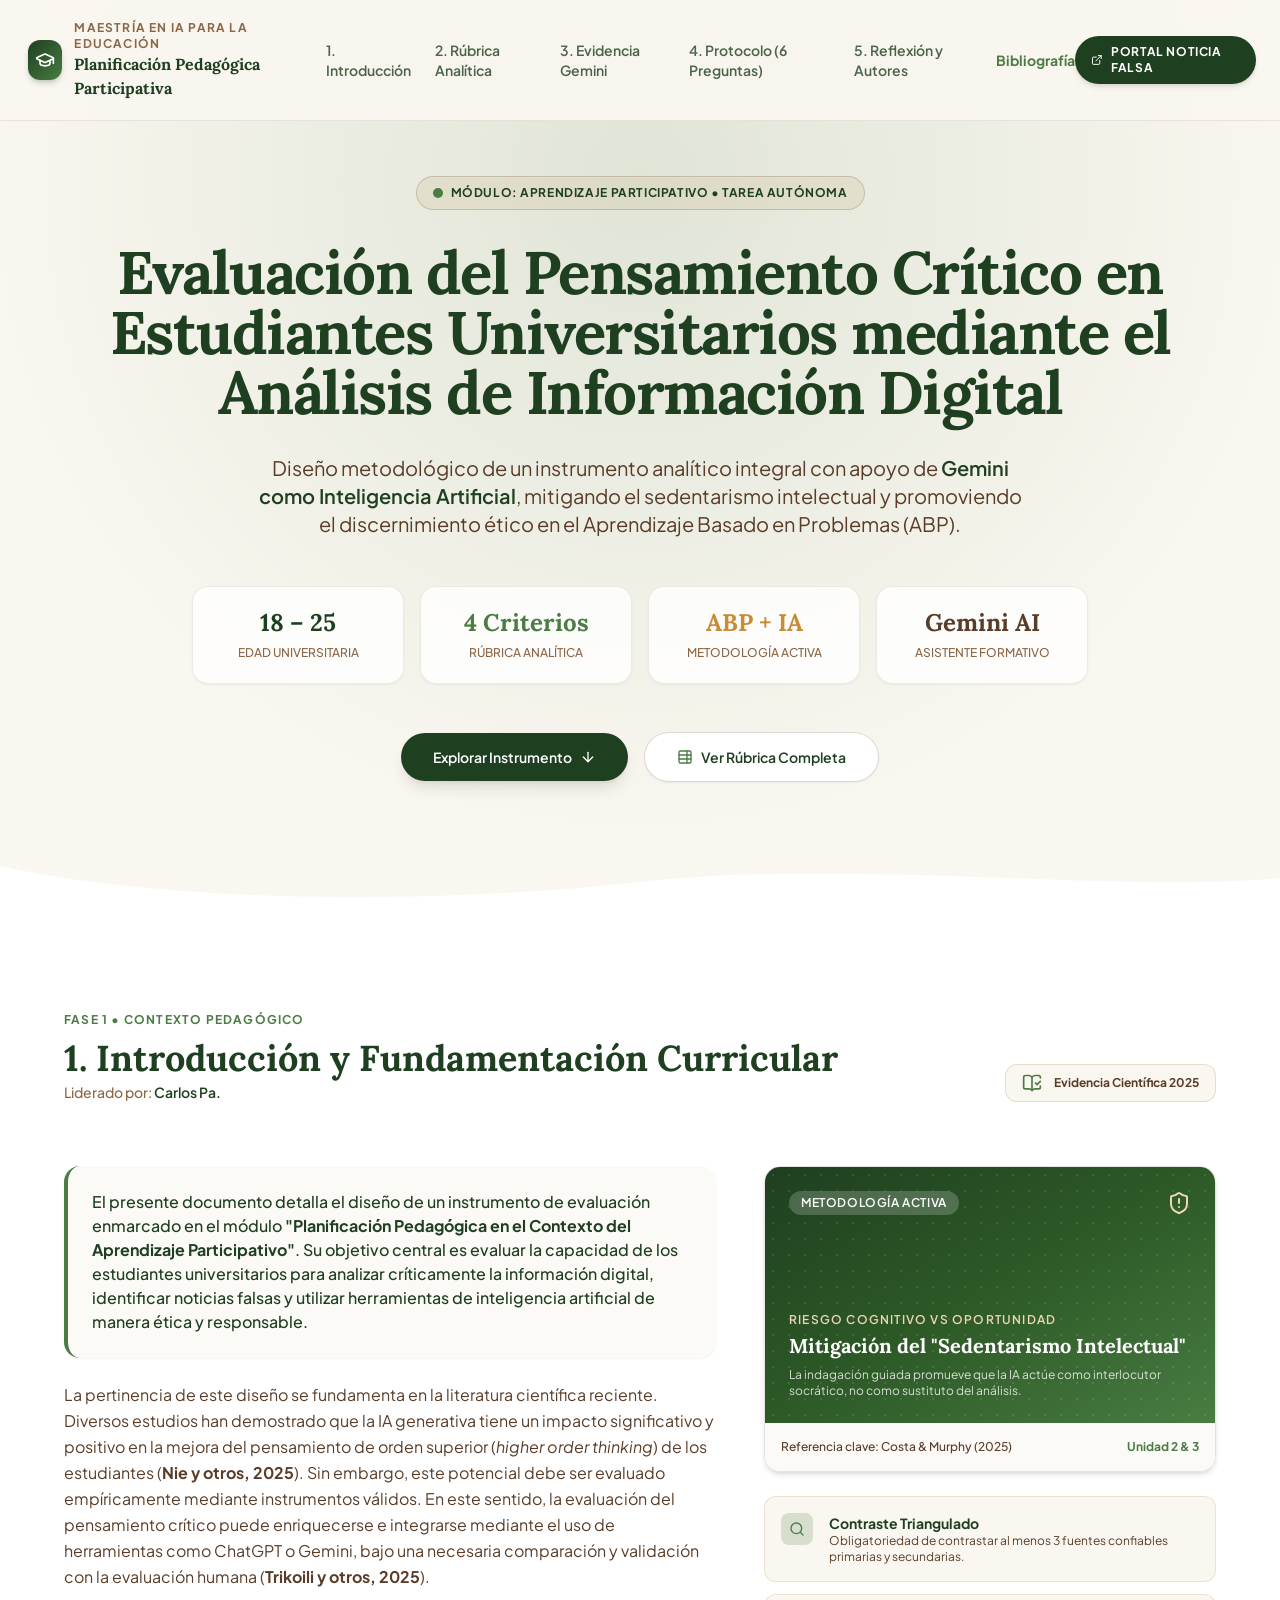
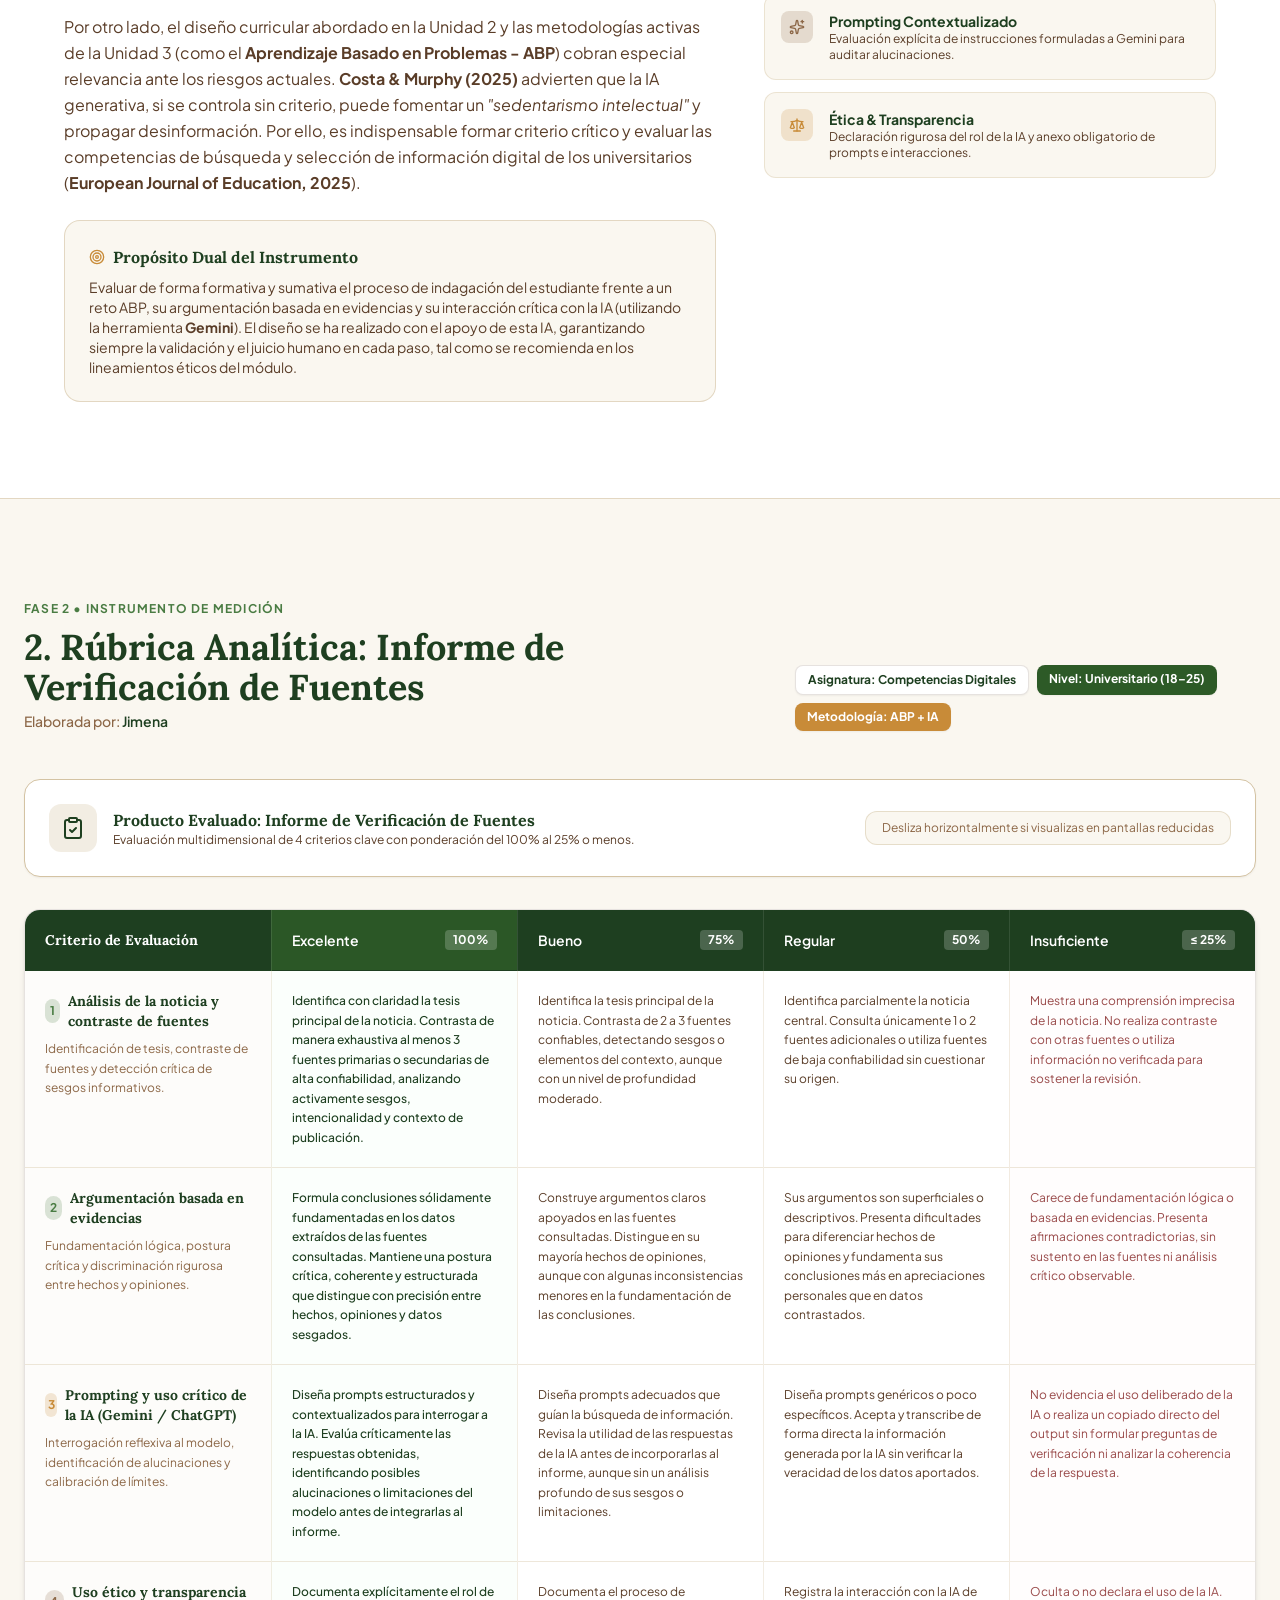
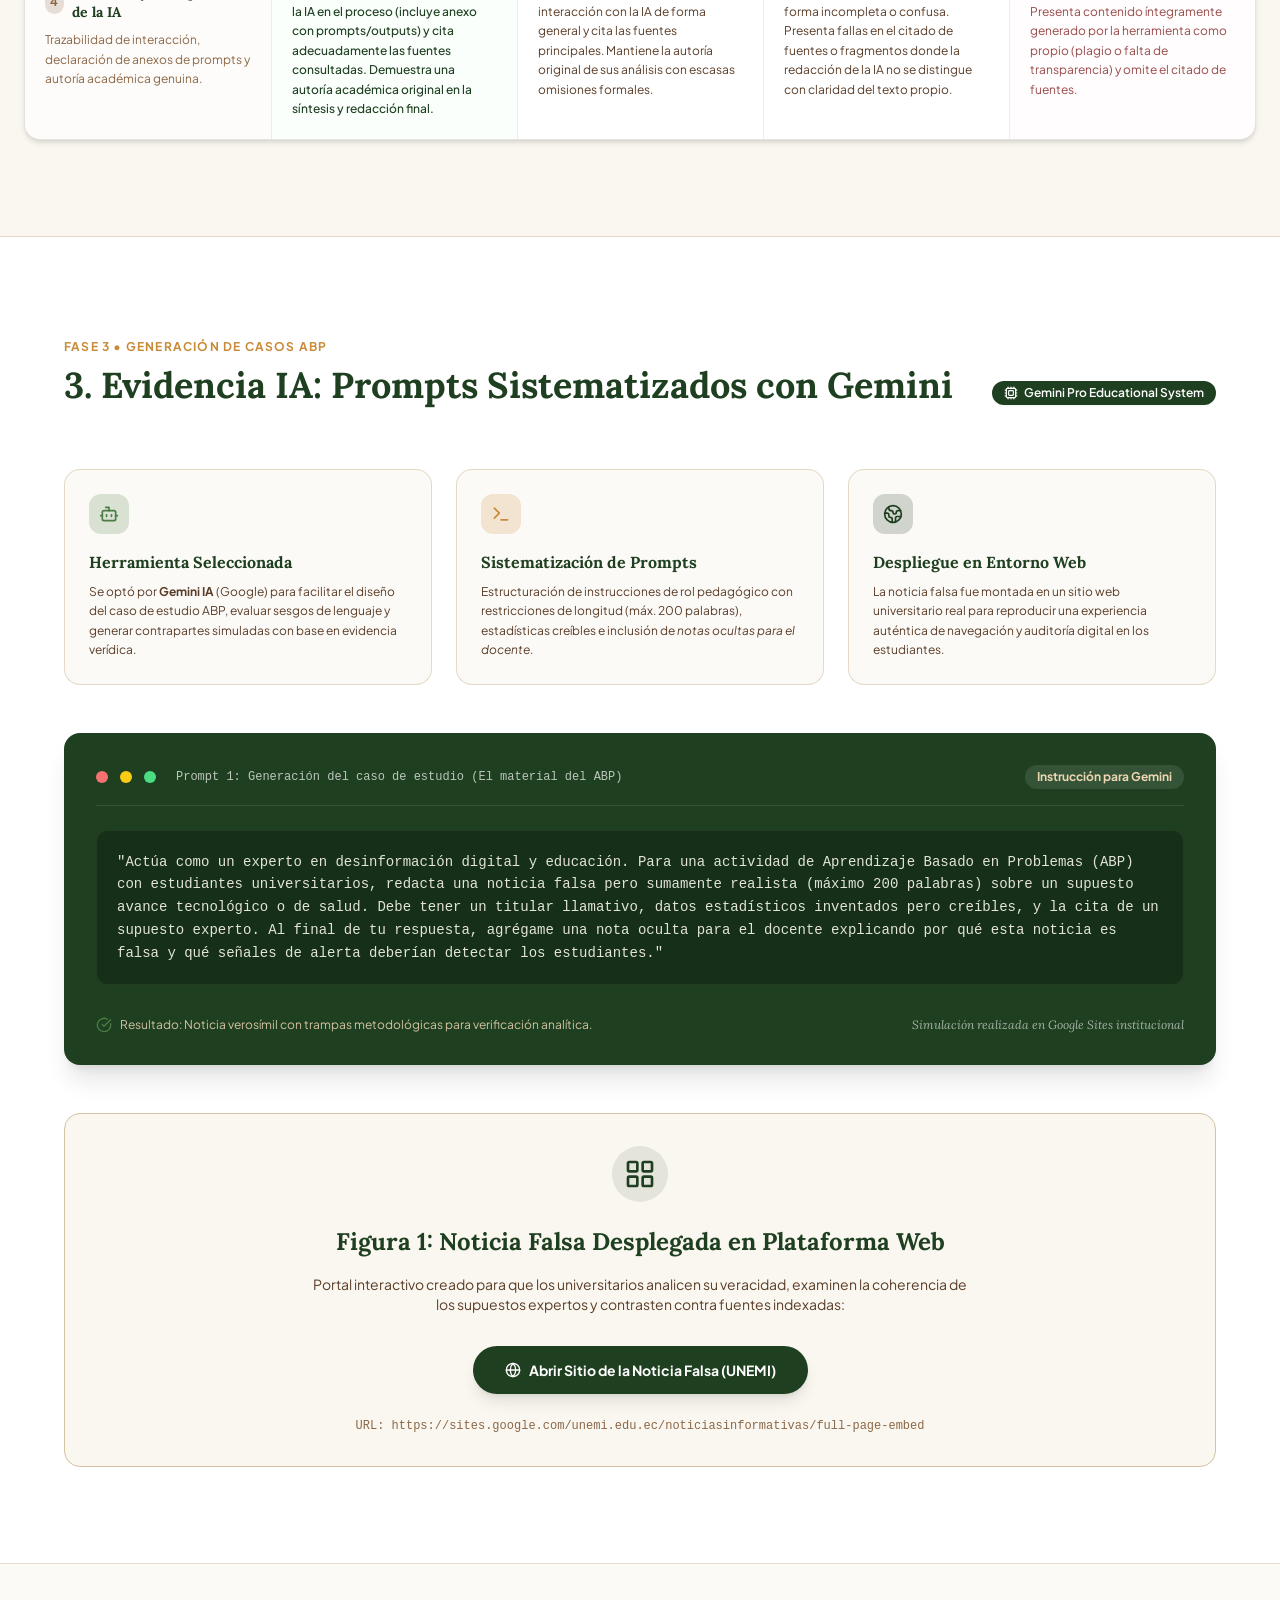
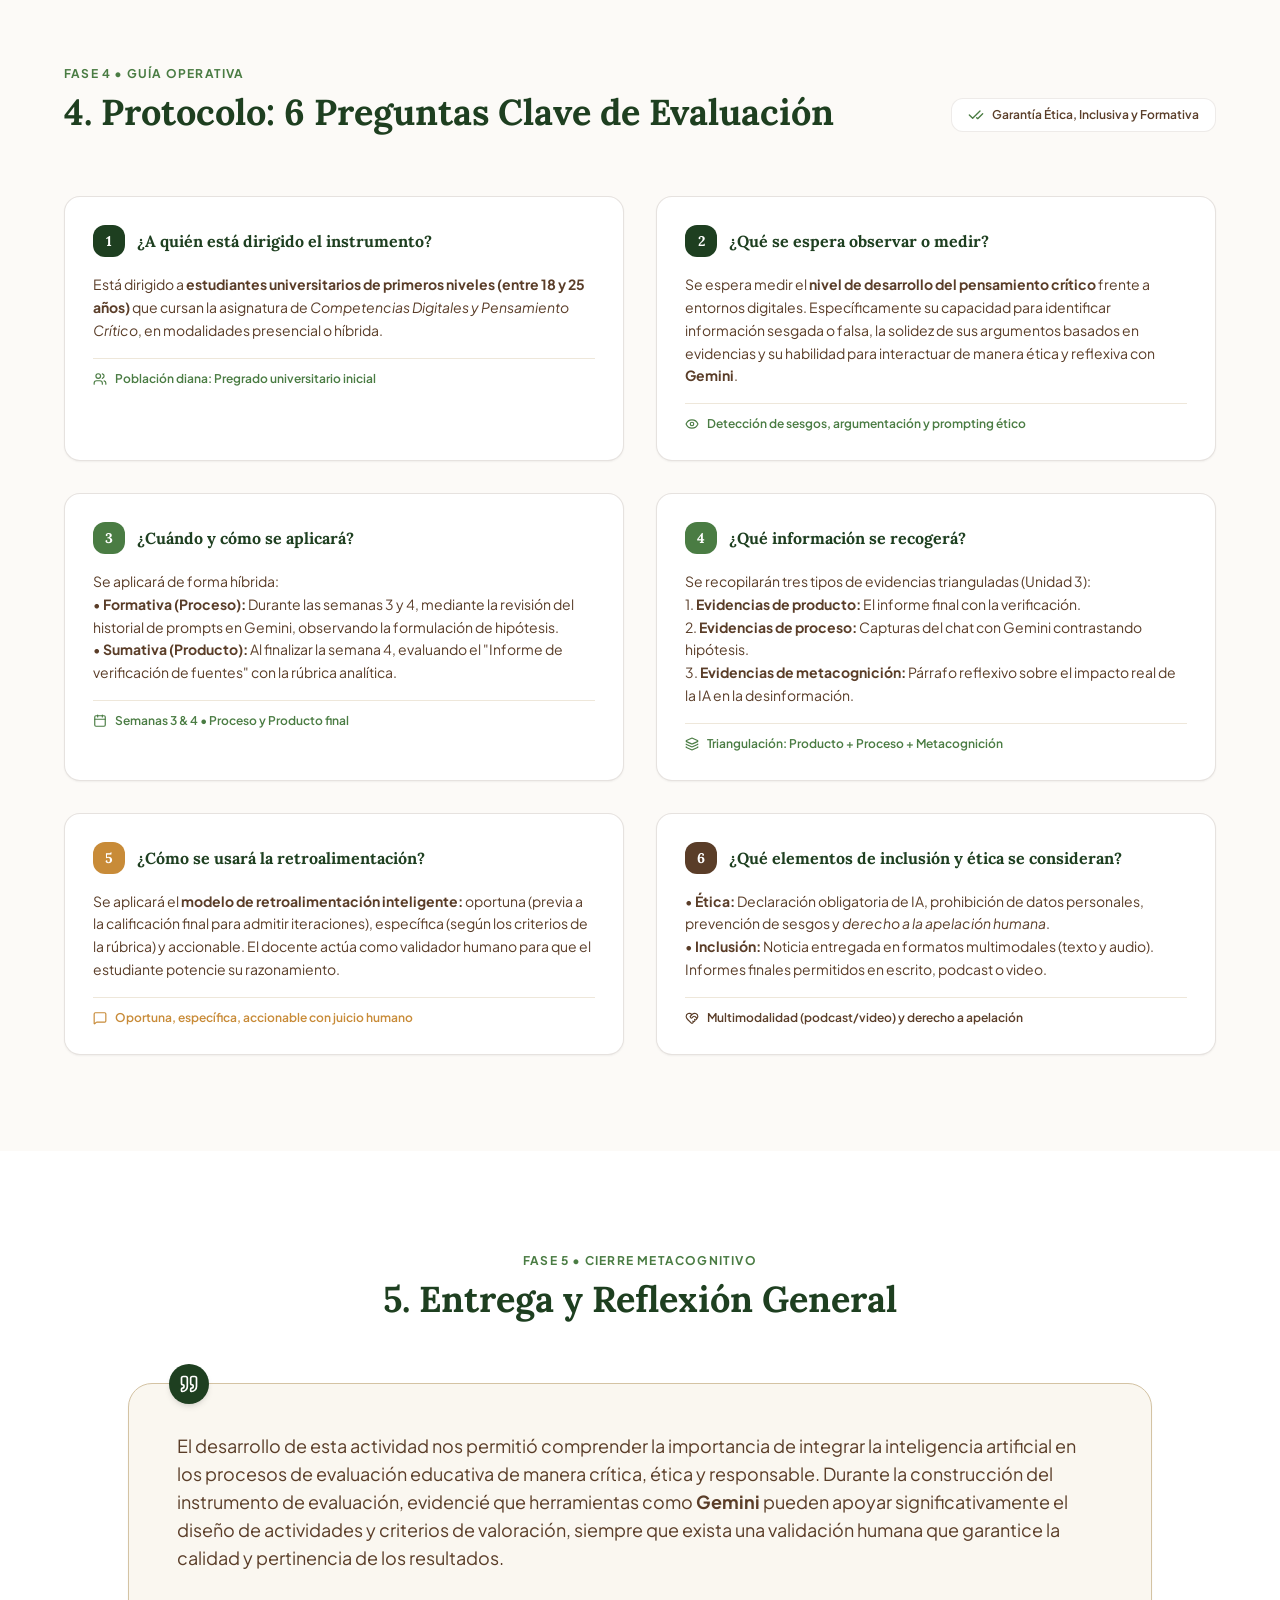
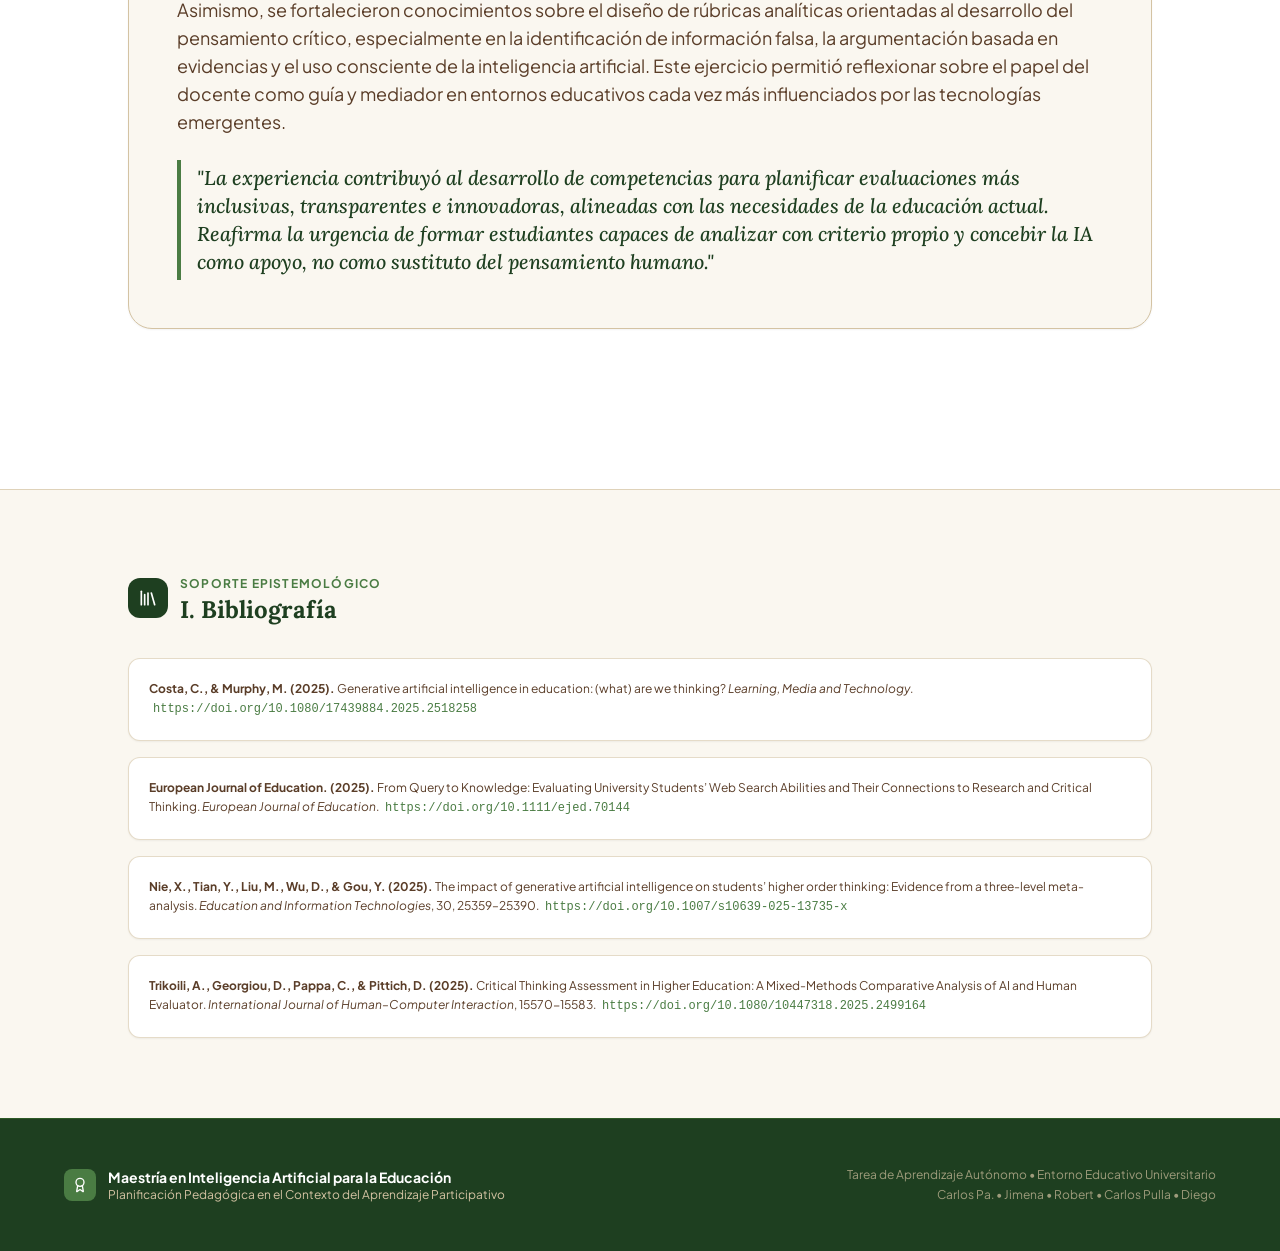
==== code.html @ 3ea4b83e "tarea4" ====
<!DOCTYPE html>
<html lang="es" class="scroll-smooth">
<head>
  <meta charset="UTF-8">
  <meta name="viewport" content="width=device-width, initial-scale=1.0">
  <title>Evaluación del Pensamiento Crítico con IA Gemini | Maestría en IA para la Educación</title>
  
  <!-- SEO Técnico y Metadatos de Redes Sociales -->
  <meta name="description" content="Diseño metodológico de un instrumento analítico integral con apoyo de Gemini como Inteligencia Artificial, mitigando el sedentarismo intelectual y promoviendo el discernimiento ético en el Aprendizaje Basado en Problemas (ABP).">
  <meta name="keywords" content="Pensamiento Crítico, Inteligencia Artificial, Gemini AI, Rúbrica Analítica, Aprendizaje Basado en Problemas, ABP, Competencias Digitales, Educación Superior, Desinformación, UNEMI">
  <meta name="author" content="Carlos Pa., Jimena, Robert, Carlos Pulla, Diego">
  <meta name="robots" content="index, follow">
  <meta name="theme-color" content="#1E3F20">
  
  <!-- Open Graph / Facebook / WhatsApp -->
  <meta property="og:type" content="article">
  <meta property="og:title" content="Evaluación del Pensamiento Crítico con IA Gemini | Maestría en IA para la Educación">
  <meta property="og:description" content="Instrumento analítico integral para evaluar el pensamiento crítico y la interacción ética con IA en estudiantes universitarios.">
  <meta property="og:image" content="assets/images/screen.png">
  <meta property="og:locale" content="es_EC">
  <meta property="og:site_name" content="Maestría en IA para la Educación">

  <!-- Twitter Cards -->
  <meta name="twitter:card" content="summary_large_image">
  <meta name="twitter:title" content="Evaluación del Pensamiento Crítico con IA Gemini">
  <meta name="twitter:description" content="Instrumento metodológico en Aprendizaje Basado en Problemas (ABP) asistido por IA Gemini.">
  <meta name="twitter:image" content="assets/images/screen.png">

  <!-- Favicon Académico Local -->
  <link rel="icon" type="image/svg+xml" href="assets/images/favicon.svg">
  <link rel="apple-touch-icon" href="assets/images/favicon.svg">

  <!-- Google Fonts: Plus Jakarta Sans & Lora (Tipografía del Sistema) -->
  <link rel="preconnect" href="https://fonts.googleapis.com">
  <link rel="preconnect" href="https://fonts.gstatic.com" crossorigin>
  <link href="https://fonts.googleapis.com/css2?family=Plus+Jakarta+Sans:ital,wght@0,300;0,400;0,500;0,600;0,700;0,800;1,400&family=Lora:ital,wght@0,500;0,600;0,700;1,400&display=swap" rel="stylesheet">

  <!-- Hojas de Estilos Locales (Optimización y Rendimiento Offline) -->
  <link rel="stylesheet" href="assets/vendor/aos/aos.css">
  <link rel="stylesheet" href="assets/css/style.css">

  <!-- Tailwind CSS Engine Local con Fallback -->
  <script src="assets/vendor/tailwind/tailwind.min.js"></script>
  <script>
    tailwind.config = {
      theme: {
        extend: {
          colors: {
            brand: {
              cream: '#FAF7F0',
              creamLight: '#FCFAF7',
              creamDark: '#EFE9DE',
              forest: '#1E3F20',
              emerald: '#2D5A27',
              leaf: '#4A7C43',
              olive: '#708E58',
              moss: '#3B6032',
              earth: '#5A3D28',
              earthLight: '#8C6747',
              sand: '#D4C3A3',
              ochre: '#C88B38',
              amberSoft: '#EED6B3',
            }
          },
          fontFamily: {
            sans: ['"Plus Jakarta Sans"', 'system-ui', 'sans-serif'],
            serif: ['Lora', 'serif'],
          }
        }
      }
    };
  </script>

  <!-- Lucide Icons Local -->
  <script src="assets/vendor/lucide/lucide.min.js"></script>

  <!-- Datos Estructurados JSON-LD (SEO Académico) -->
  <script type="application/ld+json">
  {
    "@context": "https://schema.org",
    "@type": "ScholarlyArticle",
    "name": "Evaluación del Pensamiento Crítico en Estudiantes Universitarios mediante el Análisis de Información Digital",
    "headline": "Diseño metodológico de un instrumento analítico integral con apoyo de Gemini como Inteligencia Artificial",
    "inLanguage": "es",
    "author": [
      { "@type": "Person", "name": "Carlos Pa." },
      { "@type": "Person", "name": "Jimena" },
      { "@type": "Person", "name": "Robert" },
      { "@type": "Person", "name": "Carlos Pulla" },
      { "@type": "Person", "name": "Diego" }
    ],
    "about": [
      "Pensamiento Crítico",
      "Inteligencia Artificial en Educación",
      "Aprendizaje Basado en Problemas",
      "Alfabetización Mediática"
    ],
    "educationalLevel": "Educación Superior (Pregrado Universitario)",
    "course": {
      "@type": "Course",
      "name": "Planificación Pedagógica en el Contexto del Aprendizaje Participativo",
      "educationalCredentialAwarded": "Maestría en Inteligencia Artificial para la Educación"
    }
  }
  </script>
</head>
<body class="selection:bg-brand-leaf selection:text-white">

  <!-- Enlace accesible para lectores de pantalla y navegación por teclado -->
  <a href="#main-content" class="skip-link">Saltar al contenido principal</a>

  <!-- TOP HEADER / NAV STICKY -->
  <header class="fixed top-0 left-0 right-0 z-50 bg-[#FAF7F0]/90 backdrop-blur-md border-b border-brand-earth/10 transition-all duration-300">
    <div class="max-w-7xl mx-auto px-6 py-4 flex items-center justify-between">
      
      <!-- Brand Logo & Academic Context -->
      <a href="#" class="flex items-center gap-3 group focus:outline-none focus-visible:ring-2 focus-visible:ring-brand-emerald rounded-lg p-1" aria-label="Ir al inicio - Maestría en IA para la Educación">
        <div class="w-10 h-10 rounded-xl bg-gradient-to-br from-brand-forest to-brand-leaf flex items-center justify-center text-white shadow-md shadow-brand-forest/20 group-hover:scale-105 transition-transform">
          <svg xmlns="http://www.w3.org/2000/svg" width="24" height="24" viewBox="0 0 24 24" fill="none" stroke="currentColor" stroke-width="2" stroke-linecap="round" stroke-linejoin="round" class="lucide lucide-graduation-cap w-5 h-5" aria-hidden="true"><path d="M21.42 10.922a1 1 0 0 0-.019-1.838L12.83 5.18a2 2 0 0 0-1.66 0L2.6 9.08a1 1 0 0 0 0 1.832l8.57 3.908a2 2 0 0 0 1.66 0z"></path><path d="M22 10v6"></path><path d="M6 12.5V16a6 3 0 0 0 12 0v-3.5"></path></svg>
        </div>
        <div>
          <span class="block text-xs uppercase tracking-widest font-bold text-brand-earthLight">Maestría en IA para la Educación</span>
          <span class="font-serif font-bold text-brand-forest text-base leading-tight group-hover:text-brand-emerald transition-colors">Planificación Pedagógica Participativa</span>
        </div>
      </a>

      <!-- Desktop Navigation Menu -->
      <nav class="hidden lg:flex items-center gap-6 text-sm font-semibold text-brand-forest/80" aria-label="Navegación principal">
        <a href="#introduccion" class="hover:text-brand-leaf transition-colors py-1">1. Introducción</a>
        <a href="#rubrica" class="hover:text-brand-leaf transition-colors py-1">2. Rúbrica Analítica</a>
        <a href="#evidencia-ia" class="hover:text-brand-leaf transition-colors py-1">3. Evidencia Gemini</a>
        <a href="#protocolo" class="hover:text-brand-leaf transition-colors py-1">4. Protocolo (6 Preguntas)</a>
        <a href="#reflexion" class="hover:text-brand-leaf transition-colors py-1">5. Reflexión y Autores</a>
        <a href="#bibliografia" class="hover:text-brand-leaf transition-colors py-1">Bibliografía</a>
      </nav>

      <!-- Action Button & Mobile Menu Toggle -->
      <div class="flex items-center gap-3">
        <a href="https://sites.google.com/unemi.edu.ec/noticiasinformativas/full-page-embed" target="_blank" rel="noopener noreferrer" class="inline-flex items-center gap-2 px-4 py-2 text-xs font-bold uppercase tracking-wider text-white bg-brand-forest hover:bg-brand-emerald rounded-full transition-all duration-300 shadow-md hover:shadow-lg focus:outline-none focus-visible:ring-2 focus-visible:ring-brand-emerald" aria-label="Abrir Portal Noticia Falsa de UNEMI en una nueva pestaña">
          <svg xmlns="http://www.w3.org/2000/svg" width="24" height="24" viewBox="0 0 24 24" fill="none" stroke="currentColor" stroke-width="2" stroke-linecap="round" stroke-linejoin="round" class="lucide lucide-external-link w-3.5 h-3.5" aria-hidden="true"><path d="M15 3h6v6"></path><path d="M10 14 21 3"></path><path d="M18 13v6a2 2 0 0 1-2 2H5a2 2 0 0 1-2-2V8a2 2 0 0 1 2-2h6"></path></svg>
          <span>Portal Noticia Falsa</span>
        </a>

        <!-- Botón Menú Móvil (Responsive A11y) -->
        <button id="mobile-menu-btn" type="button" class="lg:hidden p-2 rounded-xl text-brand-forest hover:bg-brand-creamDark focus:outline-none focus-visible:ring-2 focus-visible:ring-brand-emerald" aria-label="Abrir menú de navegación" aria-expanded="false" aria-controls="mobile-menu">
          <svg xmlns="http://www.w3.org/2000/svg" width="24" height="24" viewBox="0 0 24 24" fill="none" stroke="currentColor" stroke-width="2" stroke-linecap="round" stroke-linejoin="round" class="w-6 h-6" aria-hidden="true"><line x1="4" x2="20" y1="12" y2="12"></line><line x1="4" x2="20" y1="6" y2="6"></line><line x1="4" x2="20" y1="18" y2="18"></line></svg>
        </button>
      </div>
    </div>

    <!-- Menú Móvil Desplegable (Drawer Accesible) -->
    <div id="mobile-menu" class="hidden lg:hidden border-t border-brand-earth/10 bg-brand-cream/95 backdrop-blur-xl px-6 py-6 shadow-xl transition-all duration-300" role="dialog" aria-modal="true" aria-label="Menú móvil">
      <div class="flex items-center justify-between pb-4 border-b border-brand-sand/50 mb-4">
        <span class="text-xs uppercase tracking-widest font-bold text-brand-earthLight">Secciones del Proyecto</span>
        <button id="mobile-menu-close" type="button" class="p-1.5 rounded-lg text-brand-forest hover:bg-brand-creamDark" aria-label="Cerrar menú móvil">
          <svg xmlns="http://www.w3.org/2000/svg" width="20" height="20" viewBox="0 0 24 24" fill="none" stroke="currentColor" stroke-width="2" stroke-linecap="round" stroke-linejoin="round" aria-hidden="true"><path d="M18 6 6 18"></path><path d="m6 6 12 12"></path></svg>
        </button>
      </div>
      <nav class="flex flex-col gap-3 text-base font-semibold text-brand-forest">
        <a href="#introduccion" class="mobile-nav-link p-2 rounded-lg hover:bg-brand-creamDark hover:text-brand-leaf transition-colors">1. Introducción</a>
        <a href="#rubrica" class="mobile-nav-link p-2 rounded-lg hover:bg-brand-creamDark hover:text-brand-leaf transition-colors">2. Rúbrica Analítica</a>
        <a href="#evidencia-ia" class="mobile-nav-link p-2 rounded-lg hover:bg-brand-creamDark hover:text-brand-leaf transition-colors">3. Evidencia Gemini</a>
        <a href="#protocolo" class="mobile-nav-link p-2 rounded-lg hover:bg-brand-creamDark hover:text-brand-leaf transition-colors">4. Protocolo (6 Preguntas)</a>
        <a href="#reflexion" class="mobile-nav-link p-2 rounded-lg hover:bg-brand-creamDark hover:text-brand-leaf transition-colors">5. Reflexión y Autores</a>
        <a href="#bibliografia" class="mobile-nav-link p-2 rounded-lg hover:bg-brand-creamDark hover:text-brand-leaf transition-colors">Bibliografía</a>
      </nav>
    </div>
  </header>

  <!-- CONTENIDO PRINCIPAL -->
  <main id="main-content">

    <!-- HERO SECTION: SCROLL STORYTELLING BEGINS -->
    <section class="relative pt-36 pb-24 md:pt-44 md:pb-32 px-6 hero-glow overflow-hidden" aria-labelledby="hero-heading">
      <div class="max-w-6xl mx-auto text-center relative z-10">
        
        <!-- Academic Pills -->
        <div class="inline-flex items-center gap-2 px-4 py-2 rounded-full bg-brand-sand/30 border border-brand-earth/20 mb-8" data-aos="fade-down">
          <span class="w-2.5 h-2.5 rounded-full bg-brand-leaf animate-pulse" aria-hidden="true"></span>
          <span class="text-xs font-bold uppercase tracking-wider text-brand-forest">MÓDULO: Aprendizaje Participativo • Tarea Autónoma</span>
        </div>

        <!-- Main Headline -->
        <h1 id="hero-heading" class="text-3xl sm:text-5xl md:text-6xl font-serif font-bold text-brand-forest leading-tight tracking-tight mb-8" data-aos="fade-right">
          Evaluación del Pensamiento Crítico en Estudiantes Universitarios mediante el Análisis de Información Digital
        </h1>

        <p class="max-w-3xl mx-auto text-lg md:text-xl text-brand-earth leading-relaxed font-normal mb-12" data-aos="fade-up">
          Diseño metodológico de un instrumento analítico integral con apoyo de <strong class="text-brand-forest font-semibold">Gemini como Inteligencia Artificial</strong>, mitigando el sedentarismo intelectual y promoviendo el discernimiento ético en el Aprendizaje Basado en Problemas (ABP).
        </p>

        <!-- Key Meta Metrics -->
        <div class="grid grid-cols-2 md:grid-cols-4 gap-4 max-w-4xl mx-auto mb-12" data-aos="zoom-in">
          <div class="bg-white/80 p-5 rounded-2xl border border-brand-earth/10 shadow-sm transform transition duration-500 hover:scale-105 hover:shadow-xl">
            <span class="block text-2xl font-bold text-brand-forest font-serif">18 – 25</span>
            <span class="text-xs text-brand-earthLight uppercase font-medium">Edad Universitaria</span>
          </div>
          <div class="bg-white/80 p-5 rounded-2xl border border-brand-earth/10 shadow-sm transform transition duration-500 hover:scale-105 hover:shadow-xl">
            <span class="block text-2xl font-bold text-brand-leaf font-serif">4 Criterios</span>
            <span class="text-xs text-brand-earthLight uppercase font-medium">Rúbrica Analítica</span>
          </div>
          <div class="bg-white/80 p-5 rounded-2xl border border-brand-earth/10 shadow-sm transform transition duration-500 hover:scale-105 hover:shadow-xl">
            <span class="block text-2xl font-bold text-brand-ochre font-serif">ABP + IA</span>
            <span class="text-xs text-brand-earthLight uppercase font-medium">Metodología Activa</span>
          </div>
          <div class="bg-white/80 p-5 rounded-2xl border border-brand-earth/10 shadow-sm transform transition duration-500 hover:scale-105 hover:shadow-xl">
            <span class="block text-2xl font-bold text-brand-earth font-serif">Gemini AI</span>
            <span class="text-xs text-brand-earthLight uppercase font-medium">Asistente Formativo</span>
          </div>
        </div>

        <!-- Action Buttons -->
        <div class="flex flex-wrap items-center justify-center gap-4" data-aos="fade-up">
          <a href="#introduccion" class="px-8 py-3.5 rounded-full bg-brand-forest text-white font-semibold text-sm hover:bg-brand-emerald shadow-lg hover:shadow-brand-forest/20 transition-all flex items-center gap-2">
            <span>Explorar Instrumento</span>
            <svg xmlns="http://www.w3.org/2000/svg" width="24" height="24" viewBox="0 0 24 24" fill="none" stroke="currentColor" stroke-width="2" stroke-linecap="round" stroke-linejoin="round" class="lucide lucide-arrow-down w-4 h-4" aria-hidden="true"><path d="M12 5v14"></path><path d="m19 12-7 7-7-7"></path></svg>
          </a>
          <a href="#rubrica" class="px-8 py-3.5 rounded-full bg-white text-brand-forest border border-brand-earth/20 font-semibold text-sm hover:bg-brand-creamDark transition-all flex items-center gap-2 shadow-sm">
            <svg xmlns="http://www.w3.org/2000/svg" width="24" height="24" viewBox="0 0 24 24" fill="none" stroke="currentColor" stroke-width="2" stroke-linecap="round" stroke-linejoin="round" class="lucide lucide-table-properties w-4 h-4 text-brand-leaf" aria-hidden="true"><path d="M15 3v18"></path><rect width="18" height="18" x="3" y="3" rx="2"></rect><path d="M21 9H3"></path><path d="M21 15H3"></path></svg>
            <span>Ver Rúbrica Completa</span>
          </a>
        </div>

      </div>

      <!-- Organic Decorative Waves -->
      <div class="absolute -bottom-1 left-0 right-0 w-full overflow-hidden leading-none pointer-events-none" aria-hidden="true">
        <svg class="relative block w-full h-12 text-white" viewBox="0 0 1200 120" preserveAspectRatio="none" fill="currentColor">
          <path d="M0,0 C150,90 400,100 600,40 C800,-20 1050,70 1200,30 L1200,120 L0,120 Z"></path>
        </svg>
      </div>
    </section>

    <!-- SECCIÓN 1: INTRODUCCIÓN Y FUNDAMENTACIÓN CIENTÍFICA (Carlos Pa.) -->
    <section id="introduccion" class="py-24 bg-white px-6">
      <div class="max-w-6xl mx-auto">
        
        <div class="flex flex-col md:flex-row md:items-end justify-between mb-16 gap-6">
          <div>
            <span class="text-xs font-bold uppercase tracking-widest text-brand-leaf" data-aos="fade-up">Fase 1 • Contexto Pedagógico</span>
            <h2 class="text-3xl md:text-4xl font-serif font-bold text-brand-forest mt-2" data-aos="fade-right">
              1. Introducción y Fundamentación Curricular
            </h2>
            <p class="text-sm font-medium text-brand-earthLight mt-1">Liderado por: <span class="text-brand-forest font-semibold">Carlos Pa.</span></p>
          </div>
          <div class="flex items-center gap-3 bg-brand-cream px-4 py-2 rounded-xl border border-brand-sand/50" data-aos="fade-left">
            <svg xmlns="http://www.w3.org/2000/svg" width="24" height="24" viewBox="0 0 24 24" fill="none" stroke="currentColor" stroke-width="2" stroke-linecap="round" stroke-linejoin="round" class="lucide lucide-book-open-check w-5 h-5 text-brand-leaf" aria-hidden="true"><path d="M12 5v16"></path><path d="m16 12 2 2 4-4"></path><path d="M22 6V5a2 2 0 0 0-1.999-2L16 3.002A5 5 0 0 0 12 5a5 5 0 0 0-4-2H4a2 2 0 0 0-2 2v12a2 2 0 0 0 1.999 2H8a5 5 0 0 1 4 2 5 5 0 0 1 4-2h4.001A2 2 0 0 0 22 17v-1.344"></path></svg>
            <span class="text-xs font-bold text-brand-earth">Evidencia Científica 2025</span>
          </div>
        </div>

        <div class="grid grid-cols-1 lg:grid-cols-12 gap-12 items-start">
          
          <!-- Left Column: Storytelling Text -->
          <div class="lg:col-span-7 space-y-6 text-brand-earth leading-relaxed">
            <div class="p-6 rounded-2xl bg-brand-creamLight border-l-4 border-brand-leaf shadow-sm" data-aos="fade-up">
              <p class="text-base font-medium text-brand-forest">
                El presente documento detalla el diseño de un instrumento de evaluación enmarcado en el módulo <strong>"Planificación Pedagógica en el Contexto del Aprendizaje Participativo"</strong>. Su objetivo central es evaluar la capacidad de los estudiantes universitarios para analizar críticamente la información digital, identificar noticias falsas y utilizar herramientas de inteligencia artificial de manera ética y responsable.
              </p>
            </div>

            <p data-aos="fade-up">
              La pertinencia de este diseño se fundamenta en la literatura científica reciente. Diversos estudios han demostrado que la IA generativa tiene un impacto significativo y positivo en la mejora del pensamiento de orden superior (<em>higher order thinking</em>) de los estudiantes (<strong>Nie y otros, 2025</strong>). Sin embargo, este potencial debe ser evaluado empíricamente mediante instrumentos válidos. En este sentido, la evaluación del pensamiento crítico puede enriquecerse e integrarse mediante el uso de herramientas como ChatGPT o Gemini, bajo una necesaria comparación y validación con la evaluación humana (<strong>Trikoili y otros, 2025</strong>).
            </p>

            <p data-aos="fade-up">
              Por otro lado, el diseño curricular abordado en la Unidad 2 y las metodologías activas de la Unidad 3 (como el <strong>Aprendizaje Basado en Problemas - ABP</strong>) cobran especial relevancia ante los riesgos actuales. <strong>Costa &amp; Murphy (2025)</strong> advierten que la IA generativa, si se controla sin criterio, puede fomentar un <em>"sedentarismo intelectual"</em> y propagar desinformación. Por ello, es indispensable formar criterio crítico y evaluar las competencias de búsqueda y selección de información digital de los universitarios (<strong>European Journal of Education, 2025</strong>).
            </p>

            <div class="p-6 rounded-2xl bg-brand-cream border border-brand-sand/60" data-aos="fade-up">
              <h3 class="font-serif font-bold text-brand-forest mb-2 flex items-center gap-2 text-base">
                <svg xmlns="http://www.w3.org/2000/svg" width="24" height="24" viewBox="0 0 24 24" fill="none" stroke="currentColor" stroke-width="2" stroke-linecap="round" stroke-linejoin="round" class="lucide lucide-target w-4 h-4 text-brand-ochre" aria-hidden="true"><circle cx="12" cy="12" r="10"></circle><circle cx="12" cy="12" r="6"></circle><circle cx="12" cy="12" r="2"></circle></svg>
                Propósito Dual del Instrumento
              </h3>
              <p class="text-sm text-brand-earth">
                Evaluar de forma formativa y sumativa el proceso de indagación del estudiante frente a un reto ABP, su argumentación basada en evidencias y su interacción crítica con la IA (utilizando la herramienta <strong>Gemini</strong>). El diseño se ha realizado con el apoyo de esta IA, garantizando siempre la validación y el juicio humano en cada paso, tal como se recomienda en los lineamientos éticos del módulo.
              </p>
            </div>
          </div>

          <!-- Right Column: Visual Infographic & Nature Cards -->
          <div class="lg:col-span-5 space-y-6">
            
            <div data-aos="zoom-in" class="relative group rounded-2xl overflow-hidden border border-brand-earth/15 shadow-md transform transition duration-500 hover:scale-105 hover:shadow-xl">
              <!-- Simulated Academic Vector Visual with Nature/Tech Harmony -->
              <div class="h-64 bg-gradient-to-br from-brand-forest via-brand-emerald to-brand-leaf p-6 flex flex-col justify-between text-white relative">
                <div class="absolute inset-0 opacity-10 bg-[radial-gradient(#fff_1px,transparent_1px)] [background-size:16px_16px]"></div>
                <div class="flex justify-between items-start z-10">
                  <span class="px-3 py-1 rounded-full bg-white/20 backdrop-blur-sm text-xs font-semibold uppercase tracking-wider">Metodología Activa</span>
                  <svg xmlns="http://www.w3.org/2000/svg" width="24" height="24" viewBox="0 0 24 24" fill="none" stroke="currentColor" stroke-width="2" stroke-linecap="round" stroke-linejoin="round" class="lucide lucide-shield-alert w-6 h-6 text-brand-amberSoft" aria-hidden="true"><path d="M20 13c0 5-3.5 7.5-7.66 8.95a1 1 0 0 1-.67-.01C7.5 20.5 4 18 4 13V6a1 1 0 0 1 1-1c2 0 4.5-1.2 6.24-2.72a1.17 1.17 0 0 1 1.52 0C14.51 3.81 17 5 19 5a1 1 0 0 1 1 1z"></path><path d="M12 8v4"></path><path d="M12 16h.01"></path></svg>
                </div>
                <div class="z-10">
                  <p class="text-xs uppercase tracking-widest text-brand-amberSoft font-semibold mb-1">Riesgo Cognitivo vs Oportunidad</p>
                  <h3 class="text-xl font-serif font-bold leading-snug">Mitigación del "Sedentarismo Intelectual"</h3>
                  <p class="text-xs text-white/80 mt-2">La indagación guiada promueve que la IA actúe como interlocutor socrático, no como sustituto del análisis.</p>
                </div>
              </div>
              <div class="bg-brand-creamLight p-4 flex items-center justify-between text-xs text-brand-earth font-medium">
                <span>Referencia clave: Costa &amp; Murphy (2025)</span>
                <span class="text-brand-leaf font-bold">Unidad 2 &amp; 3</span>
              </div>
            </div>

            <!-- Pillars Summary -->
            <div class="space-y-3" data-aos="fade-up">
              <div class="p-4 rounded-xl bg-brand-cream flex items-start gap-4 border border-brand-sand/40 transform transition duration-500 hover:scale-105 hover:shadow-xl">
                <div class="w-8 h-8 rounded-lg bg-brand-leaf/20 text-brand-leaf flex items-center justify-center shrink-0">
                  <svg xmlns="http://www.w3.org/2000/svg" width="24" height="24" viewBox="0 0 24 24" fill="none" stroke="currentColor" stroke-width="2" stroke-linecap="round" stroke-linejoin="round" class="lucide lucide-search w-4 h-4" aria-hidden="true"><path d="m21 21-4.34-4.34"></path><circle cx="11" cy="11" r="8"></circle></svg>
                </div>
                <div>
                  <h4 class="text-sm font-bold text-brand-forest">Contraste Triangulado</h4>
                  <p class="text-xs text-brand-earth">Obligatoriedad de contrastar al menos 3 fuentes confiables primarias y secundarias.</p>
                </div>
              </div>

              <div class="p-4 rounded-xl bg-brand-cream flex items-start gap-4 border border-brand-sand/40 transform transition duration-500 hover:scale-105 hover:shadow-xl">
                <div class="w-8 h-8 rounded-lg bg-brand-earthLight/20 text-brand-earthLight flex items-center justify-center shrink-0">
                  <svg xmlns="http://www.w3.org/2000/svg" width="24" height="24" viewBox="0 0 24 24" fill="none" stroke="currentColor" stroke-width="2" stroke-linecap="round" stroke-linejoin="round" class="lucide lucide-sparkles w-4 h-4" aria-hidden="true"><path d="M11.017 2.814a1 1 0 0 1 1.966 0l1.051 5.558a2 2 0 0 0 1.594 1.594l5.558 1.051a1 1 0 0 1 0 1.966l-5.558 1.051a2 2 0 0 0-1.594 1.594l-1.051 5.558a1 1 0 0 1-1.966 0l-1.051-5.558a2 2 0 0 0-1.594-1.594l-5.558-1.051a1 1 0 0 1 0-1.966l5.558-1.051a2 2 0 0 0 1.594-1.594z"></path><path d="M20 2v4"></path><path d="M22 4h-4"></path><circle cx="4" cy="20" r="2"></circle></svg>
                </div>
                <div>
                  <h4 class="text-sm font-bold text-brand-forest">Prompting Contextualizado</h4>
                  <p class="text-xs text-brand-earth">Evaluación explícita de instrucciones formuladas a Gemini para auditar alucinaciones.</p>
                </div>
              </div>

              <div class="p-4 rounded-xl bg-brand-cream flex items-start gap-4 border border-brand-sand/40 transform transition duration-500 hover:scale-105 hover:shadow-xl">
                <div class="w-8 h-8 rounded-lg bg-brand-ochre/20 text-brand-ochre flex items-center justify-center shrink-0">
                  <svg xmlns="http://www.w3.org/2000/svg" width="24" height="24" viewBox="0 0 24 24" fill="none" stroke="currentColor" stroke-width="2" stroke-linecap="round" stroke-linejoin="round" class="lucide lucide-scale w-4 h-4" aria-hidden="true"><path d="M12 3v18"></path><path d="m19 8 3 8a5 5 0 0 1-6 0zV7"></path><path d="M3 7h1a17 17 0 0 0 8-2 17 17 0 0 0 8 2h1"></path><path d="m5 8 3 8a5 5 0 0 1-6 0zV7"></path><path d="M7 21h10"></path></svg>
                </div>
                <div>
                  <h4 class="text-sm font-bold text-brand-forest">Ética &amp; Transparencia</h4>
                  <p class="text-xs text-brand-earth">Declaración rigurosa del rol de la IA y anexo obligatorio de prompts e interacciones.</p>
                </div>
              </div>
            </div>

          </div>

        </div>

      </div>
    </section>

    <!-- SECCIÓN 2: LA RÚBRICA ANALÍTICA (Jimena) -->
    <section id="rubrica" class="py-24 bg-brand-cream px-6 border-y border-brand-sand/60">
      <div class="max-w-7xl mx-auto">
        
        <div class="flex flex-col md:flex-row md:items-end justify-between mb-12 gap-6">
          <div>
            <span class="text-xs font-bold uppercase tracking-widest text-brand-leaf" data-aos="fade-up">Fase 2 • Instrumento de Medición</span>
            <h2 class="text-3xl md:text-4xl font-serif font-bold text-brand-forest mt-2" data-aos="fade-right">
              2. Rúbrica Analítica: Informe de Verificación de Fuentes
            </h2>
            <p class="text-sm font-medium text-brand-earthLight mt-1">Elaborada por: <span class="text-brand-forest font-semibold">Jimena</span></p>
          </div>

          <!-- Metadata Badges -->
          <div class="flex flex-wrap gap-2" data-aos="fade-left">
            <span class="px-3 py-1.5 rounded-lg bg-white text-xs font-bold text-brand-forest border border-brand-earth/15 shadow-sm">
              Asignatura: Competencias Digitales
            </span>
            <span class="px-3 py-1.5 rounded-lg bg-brand-emerald text-xs font-bold text-white shadow-sm">
              Nivel: Universitario (18–25)
            </span>
            <span class="px-3 py-1.5 rounded-lg bg-brand-ochre text-xs font-bold text-white shadow-sm">
              Metodología: ABP + IA
            </span>
          </div>
        </div>

        <!-- Information Banner -->
        <div class="bg-white rounded-2xl p-6 border border-brand-sand shadow-sm mb-8 flex flex-col md:flex-row items-center justify-between gap-4" data-aos="fade-up">
          <div class="flex items-center gap-4">
            <div class="w-12 h-12 rounded-xl bg-brand-sand/30 flex items-center justify-center text-brand-forest shrink-0">
              <svg xmlns="http://www.w3.org/2000/svg" width="24" height="24" viewBox="0 0 24 24" fill="none" stroke="currentColor" stroke-width="2" stroke-linecap="round" stroke-linejoin="round" class="lucide lucide-clipboard-check w-6 h-6" aria-hidden="true"><rect width="8" height="4" x="8" y="2" rx="1" ry="1"></rect><path d="M16 4h2a2 2 0 0 1 2 2v14a2 2 0 0 1-2 2H6a2 2 0 0 1-2-2V6a2 2 0 0 1 2-2h2"></path><path d="m9 14 2 2 4-4"></path></svg>
            </div>
            <div>
              <h3 class="font-serif font-bold text-brand-forest text-base">Producto Evaluado: Informe de Verificación de Fuentes</h3>
              <p class="text-xs text-brand-earth">Evaluación multidimensional de 4 criterios clave con ponderación del 100% al 25% o menos.</p>
            </div>
          </div>
          <div class="text-xs text-brand-earthLight bg-brand-cream px-4 py-2 rounded-xl border border-brand-sand/50">
            Desliza horizontalmente si visualizas en pantallas reducidas
          </div>
        </div>

        <!-- Full Table with Organic Design -->
        <div class="bg-white rounded-2xl border border-brand-earth/15 shadow-md overflow-hidden" data-aos="zoom-in">
          <div class="overflow-x-auto custom-scrollbar table-responsive" tabindex="0" role="region" aria-label="Tabla de Rúbrica Analítica de Evaluación">
            <table class="w-full text-left border-collapse min-w-[900px]">
              <caption class="sr-only">Rúbrica Analítica para evaluar el Pensamiento Crítico en cuatro niveles: Excelente, Bueno, Regular e Insuficiente</caption>
              <thead>
                <tr class="bg-brand-forest text-white border-b border-brand-forest">
                  <th scope="col" class="p-5 text-sm font-serif font-bold w-1/5">Criterio de Evaluación</th>
                  <th scope="col" class="p-5 text-sm font-semibold w-1/5 bg-brand-emerald/90 border-l border-white/10">
                    <div class="flex items-center justify-between">
                      <span>Excelente</span>
                      <span class="px-2 py-0.5 rounded bg-white/20 text-xs font-bold">100%</span>
                    </div>
                  </th>
                  <th scope="col" class="p-5 text-sm font-semibold w-1/5 bg-brand-forest border-l border-white/10">
                    <div class="flex items-center justify-between">
                      <span>Bueno</span>
                      <span class="px-2 py-0.5 rounded bg-white/20 text-xs font-bold">75%</span>
                    </div>
                  </th>
                  <th scope="col" class="p-5 text-sm font-semibold w-1/5 bg-brand-forest/90 border-l border-white/10">
                    <div class="flex items-center justify-between">
                      <span>Regular</span>
                      <span class="px-2 py-0.5 rounded bg-white/20 text-xs font-bold">50%</span>
                    </div>
                  </th>
                  <th scope="col" class="p-5 text-sm font-semibold w-1/5 bg-brand-forest/80 border-l border-white/10">
                    <div class="flex items-center justify-between">
                      <span>Insuficiente</span>
                      <span class="px-2 py-0.5 rounded bg-white/20 text-xs font-bold">&le; 25%</span>
                    </div>
                  </th>
                </tr>
              </thead>
              <tbody class="divide-y divide-brand-sand/40 text-xs leading-relaxed">
                
                <!-- Criterio 1 -->
                <tr class="hover:bg-brand-cream/50 transition-colors">
                  <th scope="row" class="p-5 bg-brand-creamLight/60 font-semibold text-brand-forest align-top border-r border-brand-sand/30">
                    <div class="flex items-center gap-2 mb-2">
                      <span class="w-6 h-6 rounded-full bg-brand-leaf/20 text-brand-leaf flex items-center justify-center text-xs font-bold">1</span>
                      <span class="text-sm font-bold font-serif">Análisis de la noticia y contraste de fuentes</span>
                    </div>
                    <p class="text-brand-earthLight font-normal">Identificación de tesis, contraste de fuentes y detección crítica de sesgos informativos.</p>
                  </th>
                  <td class="p-5 text-brand-forest bg-green-50/30 align-top border-r border-brand-sand/30 font-medium">
                    Identifica con claridad la tesis principal de la noticia. Contrasta de manera exhaustiva al menos 3 fuentes primarias o secundarias de alta confiabilidad, analizando activamente sesgos, intencionalidad y contexto de publicación.
                  </td>
                  <td class="p-5 text-brand-earth align-top border-r border-brand-sand/30">
                    Identifica la tesis principal de la noticia. Contrasta de 2 a 3 fuentes confiables, detectando sesgos o elementos del contexto, aunque con un nivel de profundidad moderado.
                  </td>
                  <td class="p-5 text-brand-earth align-top border-r border-brand-sand/30">
                    Identifica parcialmente la noticia central. Consulta únicamente 1 o 2 fuentes adicionales o utiliza fuentes de baja confiabilidad sin cuestionar su origen.
                  </td>
                  <td class="p-5 text-red-900/80 bg-red-50/20 align-top">
                    Muestra una comprensión imprecisa de la noticia. No realiza contraste con otras fuentes o utiliza información no verificada para sostener la revisión.
                  </td>
                </tr>

                <!-- Criterio 2 -->
                <tr class="hover:bg-brand-cream/50 transition-colors">
                  <th scope="row" class="p-5 bg-brand-creamLight/60 font-semibold text-brand-forest align-top border-r border-brand-sand/30">
                    <div class="flex items-center gap-2 mb-2">
                      <span class="w-6 h-6 rounded-full bg-brand-leaf/20 text-brand-leaf flex items-center justify-center text-xs font-bold">2</span>
                      <span class="text-sm font-bold font-serif">Argumentación basada en evidencias</span>
                    </div>
                    <p class="text-brand-earthLight font-normal">Fundamentación lógica, postura crítica y discriminación rigurosa entre hechos y opiniones.</p>
                  </th>
                  <td class="p-5 text-brand-forest bg-green-50/30 align-top border-r border-brand-sand/30 font-medium">
                    Formula conclusiones sólidamente fundamentadas en los datos extraídos de las fuentes consultadas. Mantiene una postura crítica, coherente y estructurada que distingue con precisión entre hechos, opiniones y datos sesgados.
                  </td>
                  <td class="p-5 text-brand-earth align-top border-r border-brand-sand/30">
                    Construye argumentos claros apoyados en las fuentes consultadas. Distingue en su mayoría hechos de opiniones, aunque con algunas inconsistencias menores en la fundamentación de las conclusiones.
                  </td>
                  <td class="p-5 text-brand-earth align-top border-r border-brand-sand/30">
                    Sus argumentos son superficiales o descriptivos. Presenta dificultades para diferenciar hechos de opiniones y fundamenta sus conclusiones más en apreciaciones personales que en datos contrastados.
                  </td>
                  <td class="p-5 text-red-900/80 bg-red-50/20 align-top">
                    Carece de fundamentación lógica o basada en evidencias. Presenta afirmaciones contradictorias, sin sustento en las fuentes ni análisis crítico observable.
                  </td>
                </tr>

                <!-- Criterio 3 -->
                <tr class="hover:bg-brand-cream/50 transition-colors">
                  <th scope="row" class="p-5 bg-brand-creamLight/60 font-semibold text-brand-forest align-top border-r border-brand-sand/30">
                    <div class="flex items-center gap-2 mb-2">
                      <span class="w-6 h-6 rounded-full bg-brand-ochre/20 text-brand-ochre flex items-center justify-center text-xs font-bold">3</span>
                      <span class="text-sm font-bold font-serif">Prompting y uso crítico de la IA (Gemini / ChatGPT)</span>
                    </div>
                    <p class="text-brand-earthLight font-normal">Interrogación reflexiva al modelo, identificación de alucinaciones y calibración de límites.</p>
                  </th>
                  <td class="p-5 text-brand-forest bg-green-50/30 align-top border-r border-brand-sand/30 font-medium">
                    Diseña prompts estructurados y contextualizados para interrogar a la IA. Evalúa críticamente las respuestas obtenidas, identificando posibles alucinaciones o limitaciones del modelo antes de integrarlas al informe.
                  </td>
                  <td class="p-5 text-brand-earth align-top border-r border-brand-sand/30">
                    Diseña prompts adecuados que guían la búsqueda de información. Revisa la utilidad de las respuestas de la IA antes de incorporarlas al informe, aunque sin un análisis profundo de sus sesgos o limitaciones.
                  </td>
                  <td class="p-5 text-brand-earth align-top border-r border-brand-sand/30">
                    Diseña prompts genéricos o poco específicos. Acepta y transcribe de forma directa la información generada por la IA sin verificar la veracidad de los datos aportados.
                  </td>
                  <td class="p-5 text-red-900/80 bg-red-50/20 align-top">
                    No evidencia el uso deliberado de la IA o realiza un copiado directo del output sin formular preguntas de verificación ni analizar la coherencia de la respuesta.
                  </td>
                </tr>

                <!-- Criterio 4 -->
                <tr class="hover:bg-brand-cream/50 transition-colors">
                  <th scope="row" class="p-5 bg-brand-creamLight/60 font-semibold text-brand-forest align-top border-r border-brand-sand/30">
                    <div class="flex items-center gap-2 mb-2">
                      <span class="w-6 h-6 rounded-full bg-brand-earthLight/20 text-brand-earthLight flex items-center justify-center text-xs font-bold">4</span>
                      <span class="text-sm font-bold font-serif">Uso ético y transparencia de la IA</span>
                    </div>
                    <p class="text-brand-earthLight font-normal">Trazabilidad de interacción, declaración de anexos de prompts y autoría académica genuina.</p>
                  </th>
                  <td class="p-5 text-brand-forest bg-green-50/30 align-top border-r border-brand-sand/30 font-medium">
                    Documenta explícitamente el rol de la IA en el proceso (incluye anexo con prompts/outputs) y cita adecuadamente las fuentes consultadas. Demuestra una autoría académica original en la síntesis y redacción final.
                  </td>
                  <td class="p-5 text-brand-earth align-top border-r border-brand-sand/30">
                    Documenta el proceso de interacción con la IA de forma general y cita las fuentes principales. Mantiene la autoría original de sus análisis con escasas omisiones formales.
                  </td>
                  <td class="p-5 text-brand-earth align-top border-r border-brand-sand/30">
                    Registra la interacción con la IA de forma incompleta o confusa. Presenta fallas en el citado de fuentes o fragmentos donde la redacción de la IA no se distingue con claridad del texto propio.
                  </td>
                  <td class="p-5 text-red-900/80 bg-red-50/20 align-top">
                    Oculta o no declara el uso de la IA. Presenta contenido íntegramente generado por la herramienta como propio (plagio o falta de transparencia) y omite el citado de fuentes.
                  </td>
                </tr>

              </tbody>
            </table>
          </div>
        </div>

      </div>
    </section>

    <!-- SECCIÓN 3: EVIDENCIA IA Y SIMULACIÓN GEMINI (Robert) -->
    <section id="evidencia-ia" class="py-24 bg-white px-6">
      <div class="max-w-6xl mx-auto">
        
        <div class="flex flex-col md:flex-row md:items-end justify-between mb-16 gap-6">
          <div>
            <span class="text-xs font-bold uppercase tracking-widest text-brand-ochre" data-aos="fade-up">Fase 3 • Generación de Casos ABP</span>
            <h2 class="text-3xl md:text-4xl font-serif font-bold text-brand-forest mt-2" data-aos="fade-right">
              3. Evidencia IA: Prompts Sistematizados con Gemini
            </h2>
          </div>
          <div class="flex items-center gap-2">
            <span class="px-3 py-1 rounded-full bg-brand-forest text-white text-xs font-semibold flex items-center gap-1.5 shadow-sm">
              <svg xmlns="http://www.w3.org/2000/svg" width="24" height="24" viewBox="0 0 24 24" fill="none" stroke="currentColor" stroke-width="2" stroke-linecap="round" stroke-linejoin="round" class="lucide lucide-cpu w-3.5 h-3.5" aria-hidden="true"><path d="M12 20v2"></path><path d="M12 2v2"></path><path d="M17 20v2"></path><path d="M17 2v2"></path><path d="M2 12h2"></path><path d="M2 17h2"></path><path d="M2 7h2"></path><path d="M20 12h2"></path><path d="M20 17h2"></path><path d="M20 7h2"></path><path d="M7 20v2"></path><path d="M7 2v2"></path><rect x="4" y="4" width="16" height="16" rx="2"></rect><rect x="8" y="8" width="8" height="8" rx="1"></rect></svg>
              Gemini Pro Educational System
            </span>
          </div>
        </div>

        <!-- Protocol Cards of IA Evidence -->
        <div class="grid grid-cols-1 md:grid-cols-3 gap-6 mb-12">
          <div class="bg-brand-creamLight p-6 rounded-2xl border border-brand-sand/60 transform transition duration-500 hover:scale-105 hover:shadow-xl" data-aos="fade-up">
            <div class="w-10 h-10 rounded-xl bg-brand-leaf/20 text-brand-leaf flex items-center justify-center mb-4">
              <svg xmlns="http://www.w3.org/2000/svg" width="24" height="24" viewBox="0 0 24 24" fill="none" stroke="currentColor" stroke-width="2" stroke-linecap="round" stroke-linejoin="round" class="lucide lucide-bot w-5 h-5" aria-hidden="true"><path d="M12 8V4H8"></path><rect width="16" height="12" x="4" y="8" rx="2"></rect><path d="M2 14h2"></path><path d="M20 14h2"></path><path d="M15 13v2"></path><path d="M9 13v2"></path></svg>
            </div>
            <h3 class="font-serif font-bold text-brand-forest text-base mb-2">Herramienta Seleccionada</h3>
            <p class="text-xs text-brand-earth leading-relaxed">
              Se optó por <strong>Gemini IA</strong> (Google) para facilitar el diseño del caso de estudio ABP, evaluar sesgos de lenguaje y generar contrapartes simuladas con base en evidencia verídica.
            </p>
          </div>

          <div class="bg-brand-creamLight p-6 rounded-2xl border border-brand-sand/60 transform transition duration-500 hover:scale-105 hover:shadow-xl" data-aos="fade-up" data-aos-delay="100">
            <div class="w-10 h-10 rounded-xl bg-brand-ochre/20 text-brand-ochre flex items-center justify-center mb-4">
              <svg xmlns="http://www.w3.org/2000/svg" width="24" height="24" viewBox="0 0 24 24" fill="none" stroke="currentColor" stroke-width="2" stroke-linecap="round" stroke-linejoin="round" class="lucide lucide-terminal w-5 h-5" aria-hidden="true"><path d="M12 19h8"></path><path d="m4 17 6-6-6-6"></path></svg>
            </div>
            <h3 class="font-serif font-bold text-brand-forest text-base mb-2">Sistematización de Prompts</h3>
            <p class="text-xs text-brand-earth leading-relaxed">
              Estructuración de instrucciones de rol pedagógico con restricciones de longitud (máx. 200 palabras), estadísticas creíbles e inclusión de <em>notas ocultas para el docente</em>.
            </p>
          </div>

          <div class="bg-brand-creamLight p-6 rounded-2xl border border-brand-sand/60 transform transition duration-500 hover:scale-105 hover:shadow-xl" data-aos="fade-up" data-aos-delay="200">
            <div class="w-10 h-10 rounded-xl bg-brand-forest/20 text-brand-forest flex items-center justify-center mb-4">
              <svg xmlns="http://www.w3.org/2000/svg" width="24" height="24" viewBox="0 0 24 24" fill="none" stroke="currentColor" stroke-width="2" stroke-linecap="round" stroke-linejoin="round" class="lucide lucide-globe-2 w-5 h-5" aria-hidden="true"><path d="M21.54 15H17a2 2 0 0 0-2 2v4.54"></path><path d="M7 3.34V5a3 3 0 0 0 3 3a2 2 0 0 1 2 2c0 1.1.9 2 2 2a2 2 0 0 0 2-2c0-1.1.9-2 2-2h3.17"></path><path d="M11 21.95V18a2 2 0 0 0-2-2a2 2 0 0 1-2-2v-1a2 2 0 0 0-2-2H2.05"></path><circle cx="12" cy="12" r="10"></circle></svg>
            </div>
            <h3 class="font-serif font-bold text-brand-forest text-base mb-2">Despliegue en Entorno Web</h3>
            <p class="text-xs text-brand-earth leading-relaxed">
              La noticia falsa fue montada en un sitio web universitario real para reproducir una experiencia auténtica de navegación y auditoría digital en los estudiantes.
            </p>
          </div>
        </div>

        <!-- Prompt Console Card -->
        <div class="bg-brand-forest text-white rounded-2xl p-6 md:p-8 shadow-xl mb-12" data-aos="zoom-in">
          <div class="flex items-center justify-between border-b border-white/10 pb-4 mb-6">
            <div class="flex items-center gap-3">
              <span class="w-3 h-3 rounded-full bg-red-400" aria-hidden="true"></span>
              <span class="w-3 h-3 rounded-full bg-yellow-400" aria-hidden="true"></span>
              <span class="w-3 h-3 rounded-full bg-green-400" aria-hidden="true"></span>
              <span class="text-xs font-mono text-white/70 ml-2">Prompt 1: Generación del caso de estudio (El material del ABP)</span>
            </div>
            <span class="text-xs font-bold bg-white/10 px-3 py-1 rounded-full text-brand-amberSoft">Instrucción para Gemini</span>
          </div>

          <blockquote class="font-mono text-sm leading-relaxed text-brand-cream/90 bg-black/25 p-5 rounded-xl border border-white/5 mb-6">
            "Actúa como un experto en desinformación digital y educación. Para una actividad de Aprendizaje Basado en Problemas (ABP) con estudiantes universitarios, redacta una noticia falsa pero sumamente realista (máximo 200 palabras) sobre un supuesto avance tecnológico o de salud. Debe tener un titular llamativo, datos estadísticos inventados pero creíbles, y la cita de un supuesto experto. Al final de tu respuesta, agrégame una nota oculta para el docente explicando por qué esta noticia es falsa y qué señales de alerta deberían detectar los estudiantes."
          </blockquote>

          <div class="flex flex-col sm:flex-row items-start sm:items-center justify-between gap-4 pt-2">
            <div class="flex items-center gap-2 text-xs text-brand-sand">
              <svg xmlns="http://www.w3.org/2000/svg" width="24" height="24" viewBox="0 0 24 24" fill="none" stroke="currentColor" stroke-width="2" stroke-linecap="round" stroke-linejoin="round" class="lucide lucide-check-circle w-4 h-4 text-brand-leaf" aria-hidden="true"><path d="M21.801 10A10 10 0 1 1 17 3.335"></path><path d="m9 11 3 3L22 4"></path></svg>
              <span>Resultado: Noticia verosímil con trampas metodológicas para verificación analítica.</span>
            </div>
            <span class="text-xs text-white/60 italic font-serif">Simulación realizada en Google Sites institucional</span>
          </div>
        </div>

        <!-- Web Mockup & External Access Box -->
        <div class="bg-brand-cream rounded-2xl border border-brand-sand p-8 text-center" data-aos="fade-up">
          <div class="max-w-2xl mx-auto space-y-4">
            <div class="inline-flex p-3 rounded-full bg-brand-forest/10 text-brand-forest mb-2">
              <svg xmlns="http://www.w3.org/2000/svg" width="24" height="24" viewBox="0 0 24 24" fill="none" stroke="currentColor" stroke-width="2" stroke-linecap="round" stroke-linejoin="round" class="lucide lucide-layout-grid w-8 h-8" aria-hidden="true"><rect width="7" height="7" x="3" y="3" rx="1"></rect><rect width="7" height="7" x="14" y="3" rx="1"></rect><rect width="7" height="7" x="14" y="14" rx="1"></rect><rect width="7" height="7" x="3" y="14" rx="1"></rect></svg>
            </div>
            <h3 class="text-2xl font-serif font-bold text-brand-forest">
              Figura 1: Noticia Falsa Desplegada en Plataforma Web
            </h3>
            <p class="text-sm text-brand-earth">
              Portal interactivo creado para que los universitarios analicen su veracidad, examinen la coherencia de los supuestos expertos y contrasten contra fuentes indexadas:
            </p>

            <div class="pt-4 flex flex-col sm:flex-row items-center justify-center gap-4">
              <a href="https://sites.google.com/unemi.edu.ec/noticiasinformativas/full-page-embed" target="_blank" rel="noopener noreferrer" class="px-8 py-3.5 rounded-full bg-brand-forest text-white font-bold text-sm hover:bg-brand-emerald shadow-lg transition-all flex items-center gap-2 focus:outline-none focus-visible:ring-2 focus-visible:ring-brand-emerald" aria-label="Abrir Sitio de la Noticia Falsa en la plataforma UNEMI en nueva ventana">
                <svg xmlns="http://www.w3.org/2000/svg" width="24" height="24" viewBox="0 0 24 24" fill="none" stroke="currentColor" stroke-width="2" stroke-linecap="round" stroke-linejoin="round" class="lucide lucide-globe w-4 h-4" aria-hidden="true"><circle cx="12" cy="12" r="10"></circle><path d="M12 2a14.5 14.5 0 0 0 0 20 14.5 14.5 0 0 0 0-20"></path><path d="M2 12h20"></path></svg>
                <span>Abrir Sitio de la Noticia Falsa (UNEMI)</span>
              </a>
            </div>

            <p class="text-xs font-mono text-brand-earthLight pt-2 break-all">
              URL: https://sites.google.com/unemi.edu.ec/noticiasinformativas/full-page-embed
            </p>
          </div>
        </div>

      </div>
    </section>

    <!-- SECCIÓN 4: PROTOCOLO DE EVALUACIÓN - 6 PREGUNTAS CLAVE (Carlos Pulla) -->
    <section id="protocolo" class="py-24 bg-brand-creamLight px-6 border-t border-brand-sand/50">
      <div class="max-w-6xl mx-auto">
        
        <div class="flex flex-col md:flex-row md:items-end justify-between mb-16 gap-6">
          <div>
            <span class="text-xs font-bold uppercase tracking-widest text-brand-leaf" data-aos="fade-up">Fase 4 • Guía Operativa</span>
            <h2 class="text-3xl md:text-4xl font-serif font-bold text-brand-forest mt-2" data-aos="fade-right">
              4. Protocolo: 6 Preguntas Clave de Evaluación
            </h2>
          </div>
          <div class="flex items-center gap-2 text-xs font-semibold text-brand-earth bg-white px-4 py-2 rounded-xl border border-brand-earth/10">
            <svg xmlns="http://www.w3.org/2000/svg" width="24" height="24" viewBox="0 0 24 24" fill="none" stroke="currentColor" stroke-width="2" stroke-linecap="round" stroke-linejoin="round" class="lucide lucide-check-check w-4 h-4 text-brand-leaf" aria-hidden="true"><path d="M18 6 7 17l-5-5"></path><path d="m22 10-7.5 7.5L13 16"></path></svg>
            <span>Garantía Ética, Inclusiva y Formativa</span>
          </div>
        </div>

        <!-- 6 Questions Grid -->
        <div class="grid grid-cols-1 md:grid-cols-2 gap-8">
          
          <!-- Pregunta 1 -->
          <div class="bg-white p-7 rounded-2xl border border-brand-earth/15 shadow-sm transform transition duration-500 hover:scale-105 hover:shadow-xl" data-aos="fade-up">
            <div class="flex items-center gap-3 mb-4">
              <span class="w-8 h-8 rounded-xl bg-brand-forest text-white flex items-center justify-center font-bold text-sm font-serif">1</span>
              <h3 class="text-base font-serif font-bold text-brand-forest">¿A quién está dirigido el instrumento?</h3>
            </div>
            <p class="text-sm text-brand-earth leading-relaxed">
              Está dirigido a <strong>estudiantes universitarios de primeros niveles (entre 18 y 25 años)</strong> que cursan la asignatura de <em>Competencias Digitales y Pensamiento Crítico</em>, en modalidades presencial o híbrida.
            </p>
            <div class="mt-4 pt-3 border-t border-brand-sand/40 flex items-center gap-2 text-xs text-brand-leaf font-semibold">
              <svg xmlns="http://www.w3.org/2000/svg" width="24" height="24" viewBox="0 0 24 24" fill="none" stroke="currentColor" stroke-width="2" stroke-linecap="round" stroke-linejoin="round" class="lucide lucide-users w-3.5 h-3.5" aria-hidden="true"><path d="M16 21v-2a4 4 0 0 0-4-4H6a4 4 0 0 0-4 4v2"></path><path d="M16 3.128a4 4 0 0 1 0 7.744"></path><path d="M22 21v-2a4 4 0 0 0-3-3.87"></path><circle cx="9" cy="7" r="4"></circle></svg>
              <span>Población diana: Pregrado universitario inicial</span>
            </div>
          </div>

          <!-- Pregunta 2 -->
          <div class="bg-white p-7 rounded-2xl border border-brand-earth/15 shadow-sm transform transition duration-500 hover:scale-105 hover:shadow-xl" data-aos="fade-up" data-aos-delay="100">
            <div class="flex items-center gap-3 mb-4">
              <span class="w-8 h-8 rounded-xl bg-brand-forest text-white flex items-center justify-center font-bold text-sm font-serif">2</span>
              <h3 class="text-base font-serif font-bold text-brand-forest">¿Qué se espera observar o medir?</h3>
            </div>
            <p class="text-sm text-brand-earth leading-relaxed">
              Se espera medir el <strong>nivel de desarrollo del pensamiento crítico</strong> frente a entornos digitales. Específicamente su capacidad para identificar información sesgada o falsa, la solidez de sus argumentos basados en evidencias y su habilidad para interactuar de manera ética y reflexiva con <strong>Gemini</strong>.
            </p>
            <div class="mt-4 pt-3 border-t border-brand-sand/40 flex items-center gap-2 text-xs text-brand-leaf font-semibold">
              <svg xmlns="http://www.w3.org/2000/svg" width="24" height="24" viewBox="0 0 24 24" fill="none" stroke="currentColor" stroke-width="2" stroke-linecap="round" stroke-linejoin="round" class="lucide lucide-eye w-3.5 h-3.5" aria-hidden="true"><path d="M2.062 12.348a1 1 0 0 1 0-.696 10.75 10.75 0 0 1 19.876 0 1 1 0 0 1 0 .696 10.75 10.75 0 0 1-19.876 0"></path><circle cx="12" cy="12" r="3"></circle></svg>
              <span>Detección de sesgos, argumentación y prompting ético</span>
            </div>
          </div>

          <!-- Pregunta 3 -->
          <div class="bg-white p-7 rounded-2xl border border-brand-earth/15 shadow-sm transform transition duration-500 hover:scale-105 hover:shadow-xl" data-aos="fade-up">
            <div class="flex items-center gap-3 mb-4">
              <span class="w-8 h-8 rounded-xl bg-brand-leaf text-white flex items-center justify-center font-bold text-sm font-serif">3</span>
              <h3 class="text-base font-serif font-bold text-brand-forest">¿Cuándo y cómo se aplicará?</h3>
            </div>
            <p class="text-sm text-brand-earth leading-relaxed">
              Se aplicará de forma híbrida:
              <br>&bull; <strong>Formativa (Proceso):</strong> Durante las semanas 3 y 4, mediante la revisión del historial de prompts en Gemini, observando la formulación de hipótesis.
              <br>&bull; <strong>Sumativa (Producto):</strong> Al finalizar la semana 4, evaluando el "Informe de verificación de fuentes" con la rúbrica analítica.
            </p>
            <div class="mt-4 pt-3 border-t border-brand-sand/40 flex items-center gap-2 text-xs text-brand-leaf font-semibold">
              <svg xmlns="http://www.w3.org/2000/svg" width="24" height="24" viewBox="0 0 24 24" fill="none" stroke="currentColor" stroke-width="2" stroke-linecap="round" stroke-linejoin="round" class="lucide lucide-calendar w-3.5 h-3.5" aria-hidden="true"><path d="M8 2v3"></path><path d="M16 2v3"></path><rect x="3" y="3" width="18" height="18" rx="2"></rect><path d="M3 9h18"></path></svg>
              <span>Semanas 3 &amp; 4 • Proceso y Producto final</span>
            </div>
          </div>

          <!-- Pregunta 4 -->
          <div class="bg-white p-7 rounded-2xl border border-brand-earth/15 shadow-sm transform transition duration-500 hover:scale-105 hover:shadow-xl" data-aos="fade-up" data-aos-delay="100">
            <div class="flex items-center gap-3 mb-4">
              <span class="w-8 h-8 rounded-xl bg-brand-leaf text-white flex items-center justify-center font-bold text-sm font-serif">4</span>
              <h3 class="text-base font-serif font-bold text-brand-forest">¿Qué información se recogerá?</h3>
            </div>
            <p class="text-sm text-brand-earth leading-relaxed">
              Se recopilarán tres tipos de evidencias trianguladas (Unidad 3):
              <br>1. <strong>Evidencias de producto:</strong> El informe final con la verificación.
              <br>2. <strong>Evidencias de proceso:</strong> Capturas del chat con Gemini contrastando hipótesis.
              <br>3. <strong>Evidencias de metacognición:</strong> Párrafo reflexivo sobre el impacto real de la IA en la desinformación.
            </p>
            <div class="mt-4 pt-3 border-t border-brand-sand/40 flex items-center gap-2 text-xs text-brand-leaf font-semibold">
              <svg xmlns="http://www.w3.org/2000/svg" width="24" height="24" viewBox="0 0 24 24" fill="none" stroke="currentColor" stroke-width="2" stroke-linecap="round" stroke-linejoin="round" class="lucide lucide-layers w-3.5 h-3.5" aria-hidden="true"><path d="M12.83 2.18a2 2 0 0 0-1.66 0L2.6 6.08a1 1 0 0 0 0 1.83l8.58 3.91a2 2 0 0 0 1.66 0l8.58-3.9a1 1 0 0 0 0-1.83z"></path><path d="M2 12a1 1 0 0 0 .58.91l8.6 3.91a2 2 0 0 0 1.65 0l8.58-3.9A1 1 0 0 0 22 12"></path><path d="M2 17a1 1 0 0 0 .58.91l8.6 3.91a2 2 0 0 0 1.65 0l8.58-3.9A1 1 0 0 0 22 17"></path></svg>
              <span>Triangulación: Producto + Proceso + Metacognición</span>
            </div>
          </div>

          <!-- Pregunta 5 -->
          <div class="bg-white p-7 rounded-2xl border border-brand-earth/15 shadow-sm transform transition duration-500 hover:scale-105 hover:shadow-xl" data-aos="fade-up">
            <div class="flex items-center gap-3 mb-4">
              <span class="w-8 h-8 rounded-xl bg-brand-ochre text-white flex items-center justify-center font-bold text-sm font-serif">5</span>
              <h3 class="text-base font-serif font-bold text-brand-forest">¿Cómo se usará la retroalimentación?</h3>
            </div>
            <p class="text-sm text-brand-earth leading-relaxed">
              Se aplicará el <strong>modelo de retroalimentación inteligente:</strong> oportuna (previa a la calificación final para admitir iteraciones), específica (según los criterios de la rúbrica) y accionable. El docente actúa como validador humano para que el estudiante potencie su razonamiento.
            </p>
            <div class="mt-4 pt-3 border-t border-brand-sand/40 flex items-center gap-2 text-xs text-brand-ochre font-semibold">
              <svg xmlns="http://www.w3.org/2000/svg" width="24" height="24" viewBox="0 0 24 24" fill="none" stroke="currentColor" stroke-width="2" stroke-linecap="round" stroke-linejoin="round" class="lucide lucide-message-square w-3.5 h-3.5" aria-hidden="true"><path d="M22 17a2 2 0 0 1-2 2H6.828a2 2 0 0 0-1.414.586l-2.202 2.202A.71.71 0 0 1 2 21.286V5a2 2 0 0 1 2-2h16a2 2 0 0 1 2 2z"></path></svg>
              <span>Oportuna, específica, accionable con juicio humano</span>
            </div>
          </div>

          <!-- Pregunta 6 -->
          <div class="bg-white p-7 rounded-2xl border border-brand-earth/15 shadow-sm transform transition duration-500 hover:scale-105 hover:shadow-xl" data-aos="fade-up" data-aos-delay="100">
            <div class="flex items-center gap-3 mb-4">
              <span class="w-8 h-8 rounded-xl bg-brand-earth text-white flex items-center justify-center font-bold text-sm font-serif">6</span>
              <h3 class="text-base font-serif font-bold text-brand-forest">¿Qué elementos de inclusión y ética se consideran?</h3>
            </div>
            <p class="text-sm text-brand-earth leading-relaxed">
              &bull; <strong>Ética:</strong> Declaración obligatoria de IA, prohibición de datos personales, prevención de sesgos y <em>derecho a la apelación humana</em>.
              <br>&bull; <strong>Inclusión:</strong> Noticia entregada en formatos multimodales (texto y audio). Informes finales permitidos en escrito, podcast o video.
            </p>
            <div class="mt-4 pt-3 border-t border-brand-sand/40 flex items-center gap-2 text-xs text-brand-earth font-semibold">
              <svg xmlns="http://www.w3.org/2000/svg" width="24" height="24" viewBox="0 0 24 24" fill="none" stroke="currentColor" stroke-width="2" stroke-linecap="round" stroke-linejoin="round" class="lucide lucide-heart-handshake w-3.5 h-3.5" aria-hidden="true"><path d="M19.414 14.414C21 12.828 22 11.5 22 9.5a5.5 5.5 0 0 0-9.591-3.676.6.6 0 0 1-.818.001A5.5 5.5 0 0 0 2 9.5c0 2.3 1.5 4 3 5.5l5.535 5.362a2 2 0 0 0 2.879.052 2.12 2.12 0 0 0-.004-3 2.124 2.124 0 1 0 3-3 2.124 2.124 0 0 0 3.004 0 2 2 0 0 0 0-2.828l-1.881-1.882a2.41 2.41 0 0 0-3.409 0l-1.71 1.71a2 2 0 0 1-2.828 0 2 2 0 0 1 0-2.828l2.823-2.762"></path></svg>
              <span>Multimodalidad (podcast/video) y derecho a apelación</span>
            </div>
          </div>

        </div>

      </div>
    </section>

    <!-- SECCIÓN 5: REFLEXIÓN GENERAL & EQUIPO ACADÉMICO (Diego) -->
    <section id="reflexion" class="py-24 bg-white px-6">
      <div class="max-w-5xl mx-auto">
        
        <div class="text-center max-w-3xl mx-auto mb-16">
          <span class="text-xs font-bold uppercase tracking-widest text-brand-leaf" data-aos="fade-up">Fase 5 • Cierre Metacognitivo</span>
          <h2 class="text-3xl md:text-4xl font-serif font-bold text-brand-forest mt-2" data-aos="fade-right">
            5. Entrega y Reflexión General
          </h2>
        </div>

        <!-- Reflexión Quote Box -->
        <div class="relative bg-brand-cream rounded-3xl p-8 md:p-12 border border-brand-sand shadow-sm mb-16" data-aos="fade-up">
          <div class="absolute -top-5 left-10 w-10 h-10 rounded-full bg-brand-forest text-white flex items-center justify-center shadow-md">
            <svg xmlns="http://www.w3.org/2000/svg" width="24" height="24" viewBox="0 0 24 24" fill="none" stroke="currentColor" stroke-width="2" stroke-linecap="round" stroke-linejoin="round" class="lucide lucide-quote w-5 h-5" aria-hidden="true"><path d="M16 3a2 2 0 0 0-2 2v6a2 2 0 0 0 2 2 1 1 0 0 1 1 1v1a2 2 0 0 1-2 2 1 1 0 0 0-1 1v2a1 1 0 0 0 1 1 6 6 0 0 0 6-6V5a2 2 0 0 0-2-2z"></path><path d="M5 3a2 2 0 0 0-2 2v6a2 2 0 0 0 2 2 1 1 0 0 1 1 1v1a2 2 0 0 1-2 2 1 1 0 0 0-1 1v2a1 1 0 0 0 1 1 6 6 0 0 0 6-6V5a2 2 0 0 0-2-2z"></path></svg>
          </div>

          <div class="space-y-6 text-brand-earth leading-relaxed font-normal text-base md:text-lg">
            <p>
              El desarrollo de esta actividad nos permitió comprender la importancia de integrar la inteligencia artificial en los procesos de evaluación educativa de manera crítica, ética y responsable. Durante la construcción del instrumento de evaluación, evidencié que herramientas como <strong>Gemini</strong> pueden apoyar significativamente el diseño de actividades y criterios de valoración, siempre que exista una validación humana que garantice la calidad y pertinencia de los resultados.
            </p>
            <p>
              Asimismo, se fortalecieron conocimientos sobre el diseño de rúbricas analíticas orientadas al desarrollo del pensamiento crítico, especialmente en la identificación de información falsa, la argumentación basada en evidencias y el uso consciente de la inteligencia artificial. Este ejercicio permitió reflexionar sobre el papel del docente como guía y mediador en entornos educativos cada vez más influenciados por las tecnologías emergentes.
            </p>
            <p class="font-serif italic text-brand-forest text-xl font-medium border-l-4 border-brand-leaf pl-4 py-1">
              "La experiencia contribuyó al desarrollo de competencias para planificar evaluaciones más inclusivas, transparentes e innovadoras, alineadas con las necesidades de la educación actual. Reafirma la urgencia de formar estudiantes capaces de analizar con criterio propio y concebir la IA como apoyo, no como sustituto del pensamiento humano."
            </p>
          </div>
        </div>

      </div>
    </section>

    <!-- SECCIÓN: BIBLIOGRAFÍA CIENTÍFICA (Normas APA / 2025) -->
    <section id="bibliografia" class="py-20 bg-brand-cream px-6 border-t border-brand-sand/70">
      <div class="max-w-5xl mx-auto">
        
        <div class="flex items-center gap-3 mb-8" data-aos="fade-right">
          <div class="w-10 h-10 rounded-xl bg-brand-forest text-white flex items-center justify-center">
            <svg xmlns="http://www.w3.org/2000/svg" width="24" height="24" viewBox="0 0 24 24" fill="none" stroke="currentColor" stroke-width="2" stroke-linecap="round" stroke-linejoin="round" class="lucide lucide-library w-5 h-5" aria-hidden="true"><path d="m16 6 4 14"></path><path d="M12 6v14"></path><path d="M8 8v12"></path><path d="M4 4v16"></path></svg>
          </div>
          <div>
            <span class="text-xs font-bold uppercase tracking-widest text-brand-leaf">Soporte Epistemológico</span>
            <h2 class="text-2xl font-serif font-bold text-brand-forest">I. Bibliografía</h2>
          </div>
        </div>

        <div class="space-y-4" data-aos="fade-up">
          
          <div class="p-5 rounded-xl bg-white border border-brand-sand/60 text-xs text-brand-earth leading-relaxed shadow-sm hover:border-brand-leaf transition-colors">
            <p>
              <strong>Costa, C., &amp; Murphy, M. (2025).</strong> Generative artificial intelligence in education: (what) are we thinking? <em>Learning, Media and Technology</em>. 
              <a href="https://doi.org/10.1080/17439884.2025.2518258" target="_blank" rel="noopener noreferrer" class="text-brand-leaf hover:underline ml-1 font-mono focus:outline-none focus-visible:ring-1 focus-visible:ring-brand-emerald" aria-label="Abrir publicación de Costa y Murphy (2025) en DOI (enlace externo)">
                https://doi.org/10.1080/17439884.2025.2518258
              </a>
            </p>
          </div>

          <div class="p-5 rounded-xl bg-white border border-brand-sand/60 text-xs text-brand-earth leading-relaxed shadow-sm hover:border-brand-leaf transition-colors">
            <p>
              <strong>European Journal of Education. (2025).</strong> From Query to Knowledge: Evaluating University Students’ Web Search Abilities and Their Connections to Research and Critical Thinking. <em>European Journal of Education</em>. 
              <a href="https://doi.org/10.1111/ejed.70144" target="_blank" rel="noopener noreferrer" class="text-brand-leaf hover:underline ml-1 font-mono focus:outline-none focus-visible:ring-1 focus-visible:ring-brand-emerald" aria-label="Abrir artículo de European Journal of Education (2025) en DOI (enlace externo)">
                https://doi.org/10.1111/ejed.70144
              </a>
            </p>
          </div>

          <div class="p-5 rounded-xl bg-white border border-brand-sand/60 text-xs text-brand-earth leading-relaxed shadow-sm hover:border-brand-leaf transition-colors">
            <p>
              <strong>Nie, X., Tian, Y., Liu, M., Wu, D., &amp; Gou, Y. (2025).</strong> The impact of generative artificial intelligence on students’ higher order thinking: Evidence from a three-level meta-analysis. <em>Education and Information Technologies</em>, 30, 25359–25390. 
              <a href="https://doi.org/10.1007/s10639-025-13735-x" target="_blank" rel="noopener noreferrer" class="text-brand-leaf hover:underline ml-1 font-mono focus:outline-none focus-visible:ring-1 focus-visible:ring-brand-emerald" aria-label="Abrir investigación de Nie y otros (2025) en DOI (enlace externo)">
                https://doi.org/10.1007/s10639-025-13735-x
              </a>
            </p>
          </div>

          <div class="p-5 rounded-xl bg-white border border-brand-sand/60 text-xs text-brand-earth leading-relaxed shadow-sm hover:border-brand-leaf transition-colors">
            <p>
              <strong>Trikoili, A., Georgiou, D., Pappa, C., &amp; Pittich, D. (2025).</strong> Critical Thinking Assessment in Higher Education: A Mixed-Methods Comparative Analysis of AI and Human Evaluator. <em>International Journal of Human–Computer Interaction</em>, 15570-15583. 
              <a href="https://doi.org/10.1080/10447318.2025.2499164" target="_blank" rel="noopener noreferrer" class="text-brand-leaf hover:underline ml-1 font-mono focus:outline-none focus-visible:ring-1 focus-visible:ring-brand-emerald" aria-label="Abrir investigación de Trikoili y otros (2025) en DOI (enlace externo)">
                https://doi.org/10.1080/10447318.2025.2499164
              </a>
            </p>
          </div>

        </div>

      </div>
    </section>

  </main>

  <!-- FOOTER -->
  <footer class="bg-brand-forest text-brand-cream/80 py-12 px-6 border-t border-brand-emerald">
    <div class="max-w-6xl mx-auto flex flex-col md:flex-row items-center justify-between gap-6 text-xs">
      <div class="flex items-center gap-3">
        <div class="w-8 h-8 rounded-lg bg-brand-leaf flex items-center justify-center text-white shrink-0">
          <svg xmlns="http://www.w3.org/2000/svg" width="24" height="24" viewBox="0 0 24 24" fill="none" stroke="currentColor" stroke-width="2" stroke-linecap="round" stroke-linejoin="round" class="lucide lucide-award w-4 h-4" aria-hidden="true"><path d="m15.477 12.89 1.515 8.526a.5.5 0 0 1-.81.47l-3.58-2.687a1 1 0 0 0-1.197 0l-3.586 2.686a.5.5 0 0 1-.81-.469l1.514-8.526"></path><circle cx="12" cy="8" r="6"></circle></svg>
        </div>
        <div>
          <p class="font-bold text-white text-sm">Maestría en Inteligencia Artificial para la Educación</p>
          <p class="text-brand-sand">Planificación Pedagógica en el Contexto del Aprendizaje Participativo</p>
        </div>
      </div>
      <div class="text-center md:text-right text-brand-sand/70">
        <p>Tarea de Aprendizaje Autónomo • Entorno Educativo Universitario</p>
        <p class="mt-1">Carlos Pa. • Jimena • Robert • Carlos Pulla • Diego</p>
      </div>
    </div>
  </footer>

  <!-- Scripts Locales con Carga Diferida -->
  <script src="assets/vendor/aos/aos.js"></script>
  <script src="assets/js/main.js"></script>

</body>
</html>
---- assets/css/style.css ----
/* ==========================================================================
   ESTILOS GENERALES Y SISTEMA DE DISEÑO
   Proyecto: Evaluación del Pensamiento Crítico con IA Gemini
   Maestría en IA para la Educación - Planificación Pedagógica Participativa
   ========================================================================== */

:root {
  --color-brand-cream: #FAF7F0;
  --color-brand-cream-light: #FCFAF7;
  --color-brand-cream-dark: #EFE9DE;
  --color-brand-forest: #1E3F20;
  --color-brand-emerald: #2D5A27;
  --color-brand-leaf: #4A7C43;
  --color-brand-olive: #708E58;
  --color-brand-moss: #3B6032;
  --color-brand-earth: #5A3D28;
  --color-brand-earth-light: #8C6747;
  --color-brand-sand: #D4C3A3;
  --color-brand-ochre: #C88B38;
  --color-brand-amber-soft: #EED6B3;
  --nav-height: 76px;
}

/* Base Body Styles */
body {
  background-color: var(--color-brand-cream);
  color: #2D372E;
  font-family: 'Plus Jakarta Sans', system-ui, -apple-system, BlinkMacSystemFont, 'Segoe UI', Roboto, sans-serif;
  overflow-x: hidden;
  text-rendering: optimizeLegibility;
  -webkit-font-smoothing: antialiased;
  -moz-osx-font-smoothing: grayscale;
}

/* Offset para anclas de navegación sticky */
section[id] {
  scroll-margin-top: calc(var(--nav-height) + 1rem);
}

/* Hero Background Radial Glow */
.hero-glow {
  background: radial-gradient(circle at 50% 20%, rgba(74, 124, 67, 0.15) 0%, rgba(250, 247, 240, 0) 70%);
}

/* Custom Scrollbar */
.custom-scrollbar::-webkit-scrollbar {
  height: 8px;
  width: 6px;
}

.custom-scrollbar::-webkit-scrollbar-thumb {
  background-color: var(--color-brand-olive);
  border-radius: 9999px;
}

.custom-scrollbar::-webkit-scrollbar-thumb:hover {
  background-color: var(--color-brand-leaf);
}

.custom-scrollbar::-webkit-scrollbar-track {
  background-color: var(--color-brand-cream-dark);
}

/* Glassmorphism Card */
.glass-card {
  background: rgba(255, 255, 255, 0.75);
  backdrop-filter: blur(12px);
  -webkit-backdrop-filter: blur(12px);
  border: 1px solid rgba(140, 103, 71, 0.15);
}

.quote-badge {
  background: linear-gradient(135deg, var(--color-brand-forest), var(--color-brand-emerald));
}

/* Skip link for Accessibility (a11y) */
.skip-link {
  position: absolute;
  top: -9999px;
  left: 1rem;
  background: var(--color-brand-forest);
  color: #ffffff;
  padding: 0.75rem 1.5rem;
  z-index: 100;
  border-radius: 9999px;
  font-weight: 700;
  font-size: 0.875rem;
  box-shadow: 0 4px 12px rgba(0, 0, 0, 0.15);
  transition: top 0.2s ease;
  text-decoration: none;
}

.skip-link:focus {
  top: 1rem;
  outline: 3px solid var(--color-brand-ochre);
}

/* Accesibilidad: Indicadores de foco interactivos */
a:focus-visible,
button:focus-visible,
[tabindex]:focus-visible {
  outline: 2px solid var(--color-brand-emerald);
  outline-offset: 2px;
}

/* Transiciones suaves en enlaces interactivos */
a, button {
  transition-property: color, background-color, border-color, box-shadow, transform;
  transition-duration: 200ms;
  transition-timing-function: cubic-bezier(0.4, 0, 0.2, 1);
}

/* Estilos de Impresión Académica (Print-Friendly) */
@media print {
  header, footer, nav, .skip-link, [data-aos] {
    display: none !important;
  }
  
  body {
    background-color: #ffffff !important;
    color: #111111 !important;
  }

  section {
    padding-top: 1rem !important;
    padding-bottom: 1rem !important;
    page-break-inside: avoid;
  }

  .table-responsive {
    overflow: visible !important;
  }

  table {
    border: 1px solid #cccccc !important;
    font-size: 9pt !important;
  }

  th, td {
    border: 1px solid #cccccc !important;
    padding: 6px !important;
  }
}
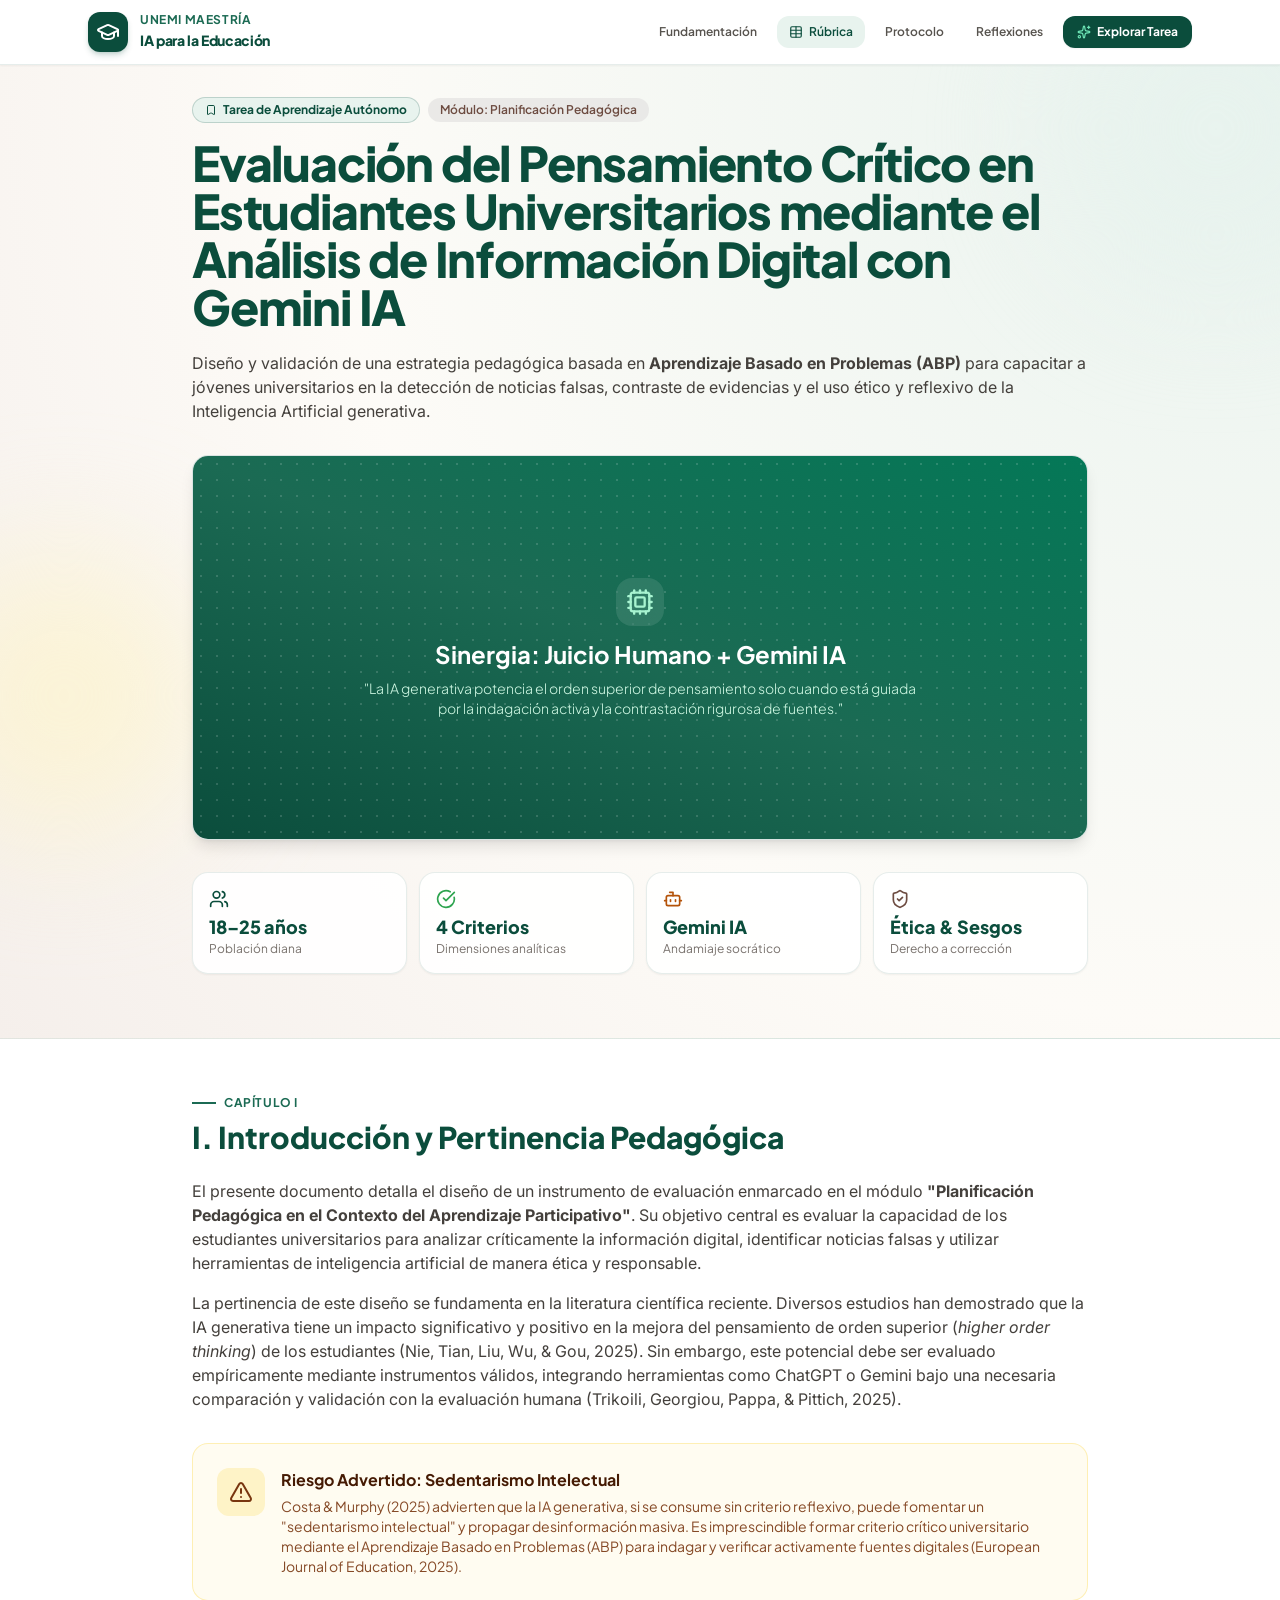
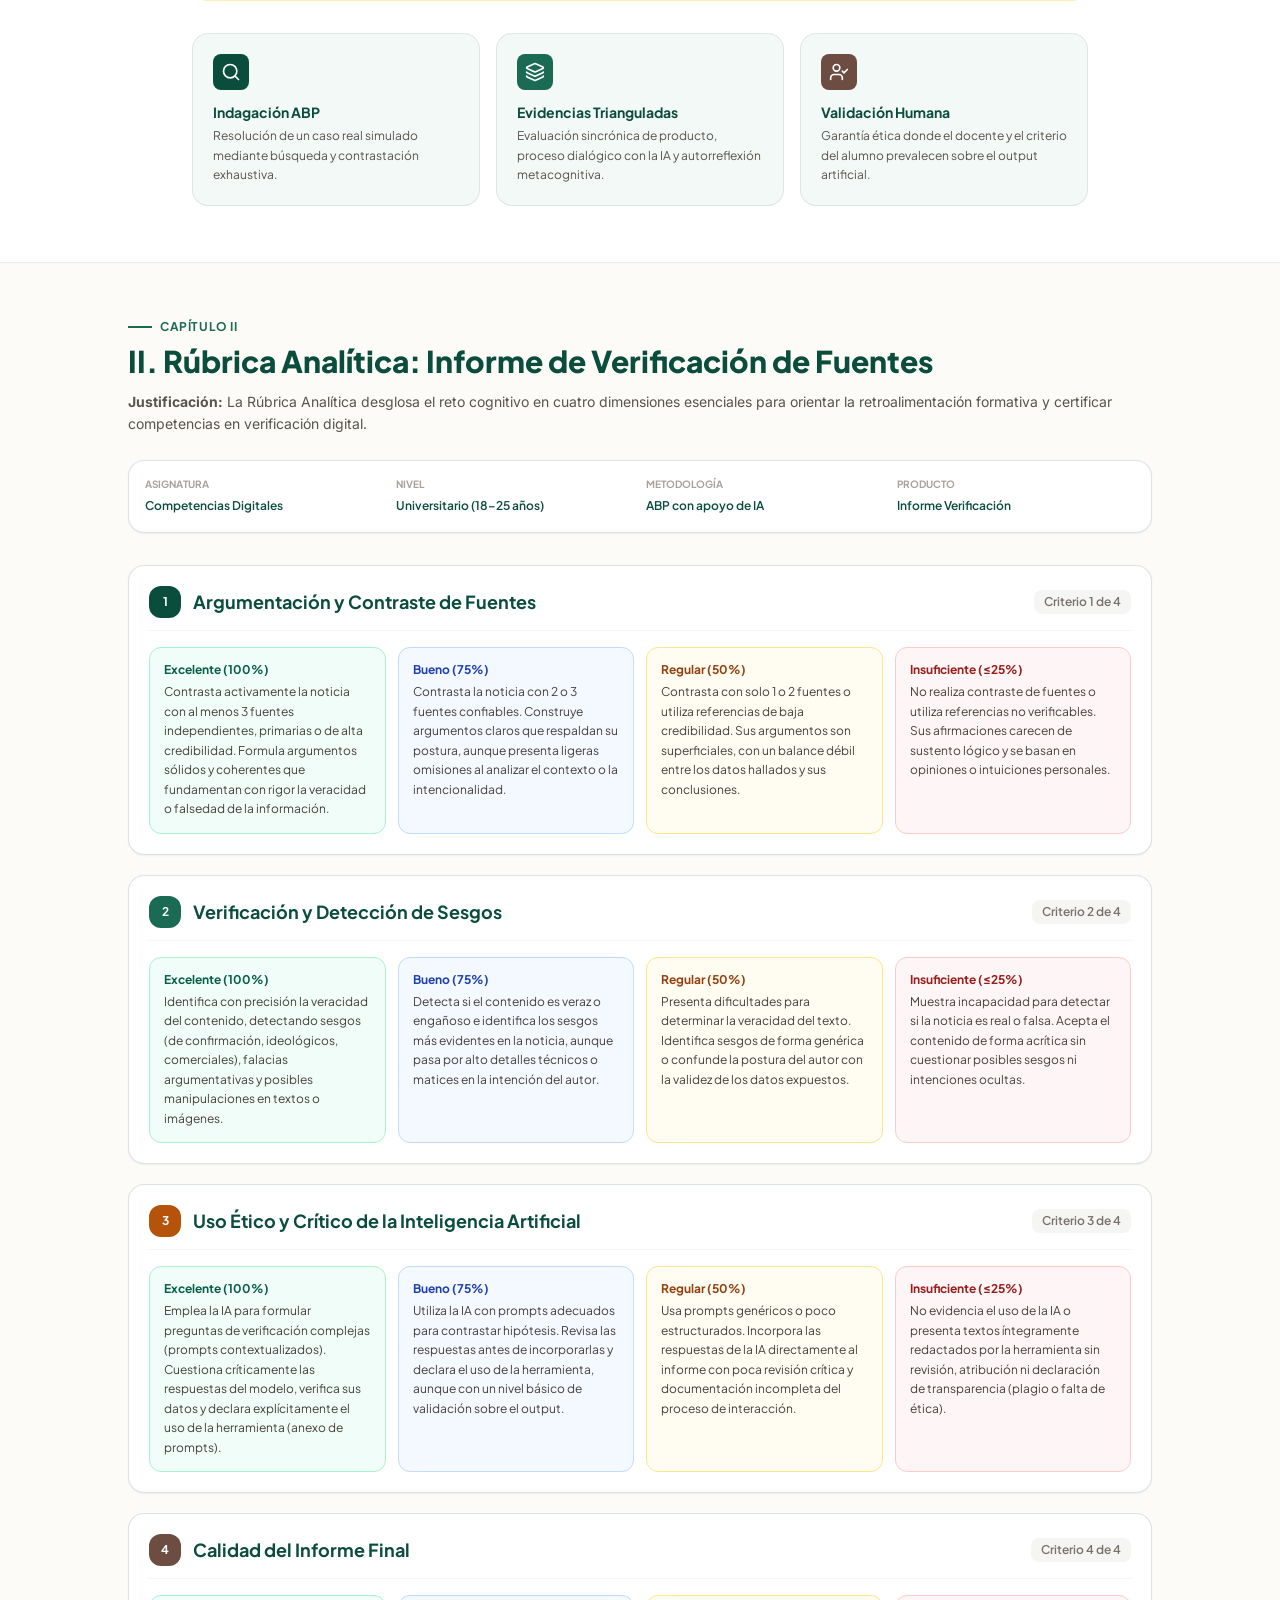
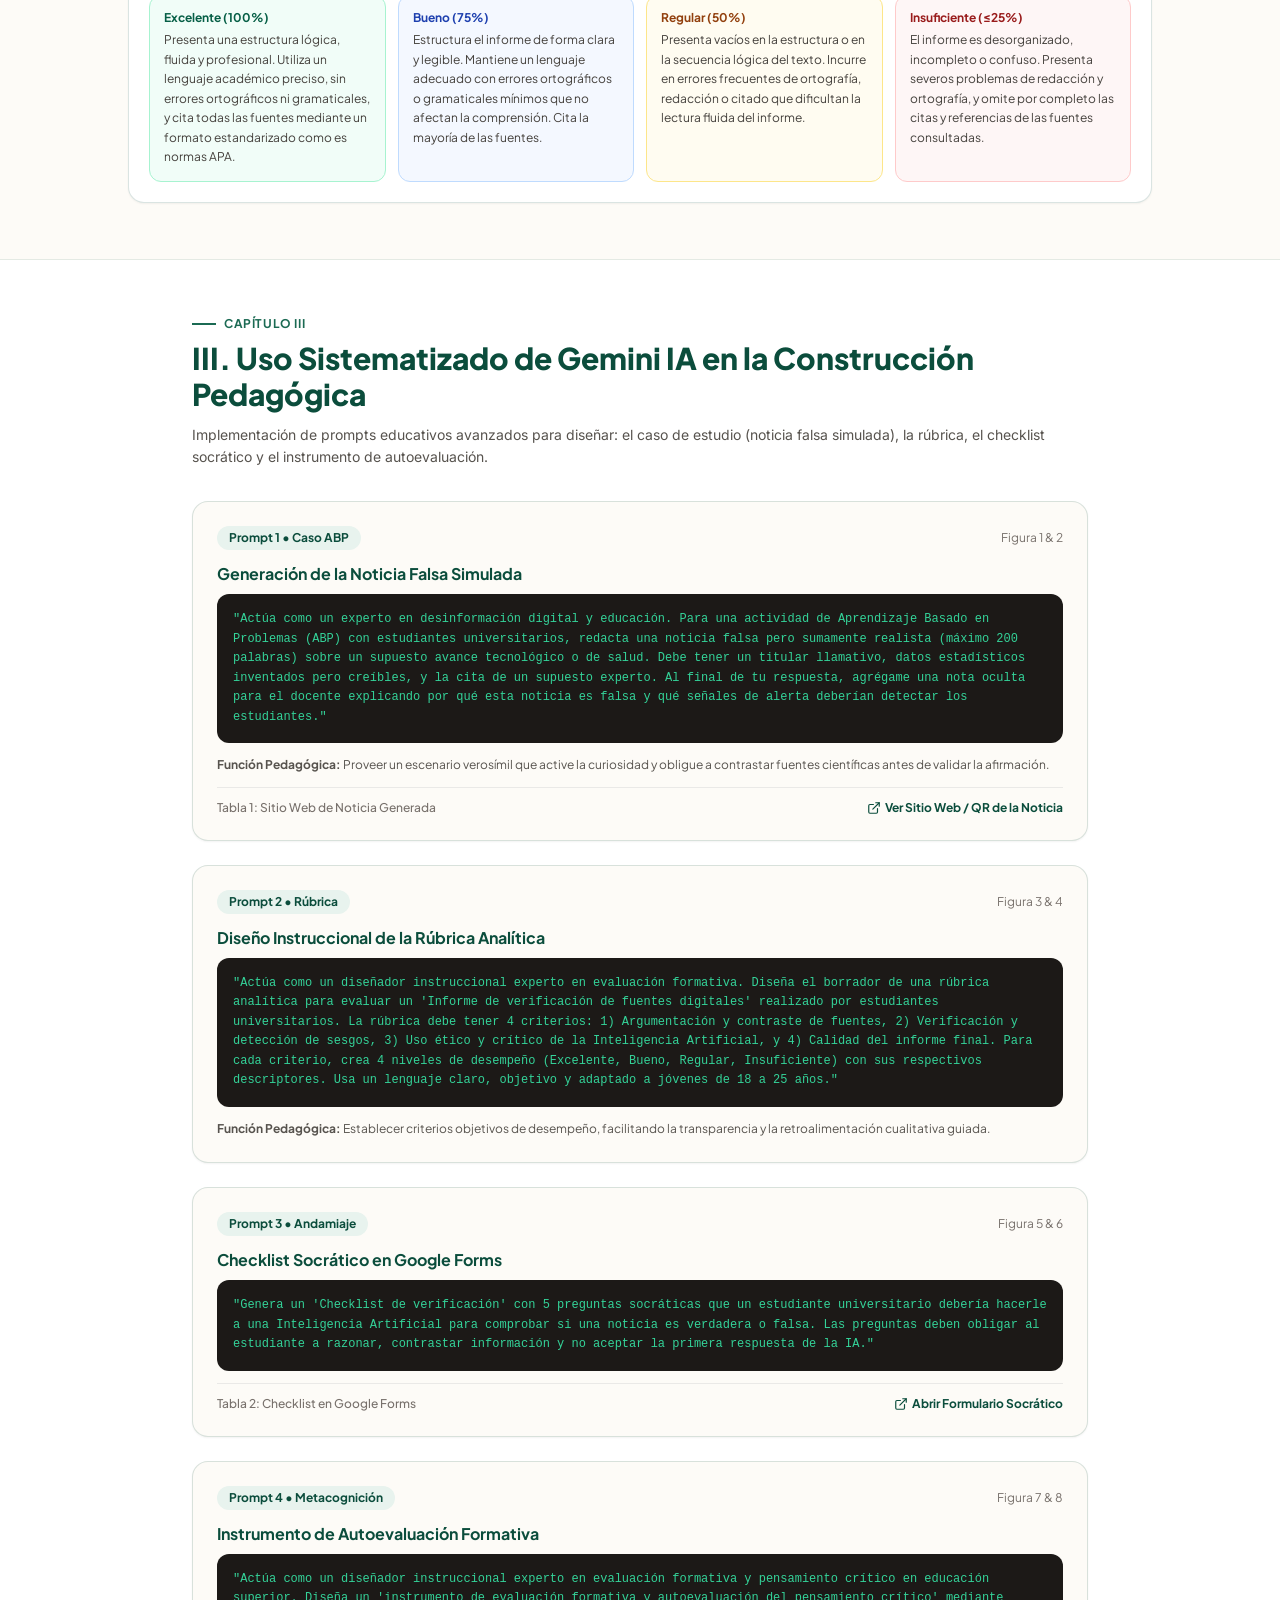
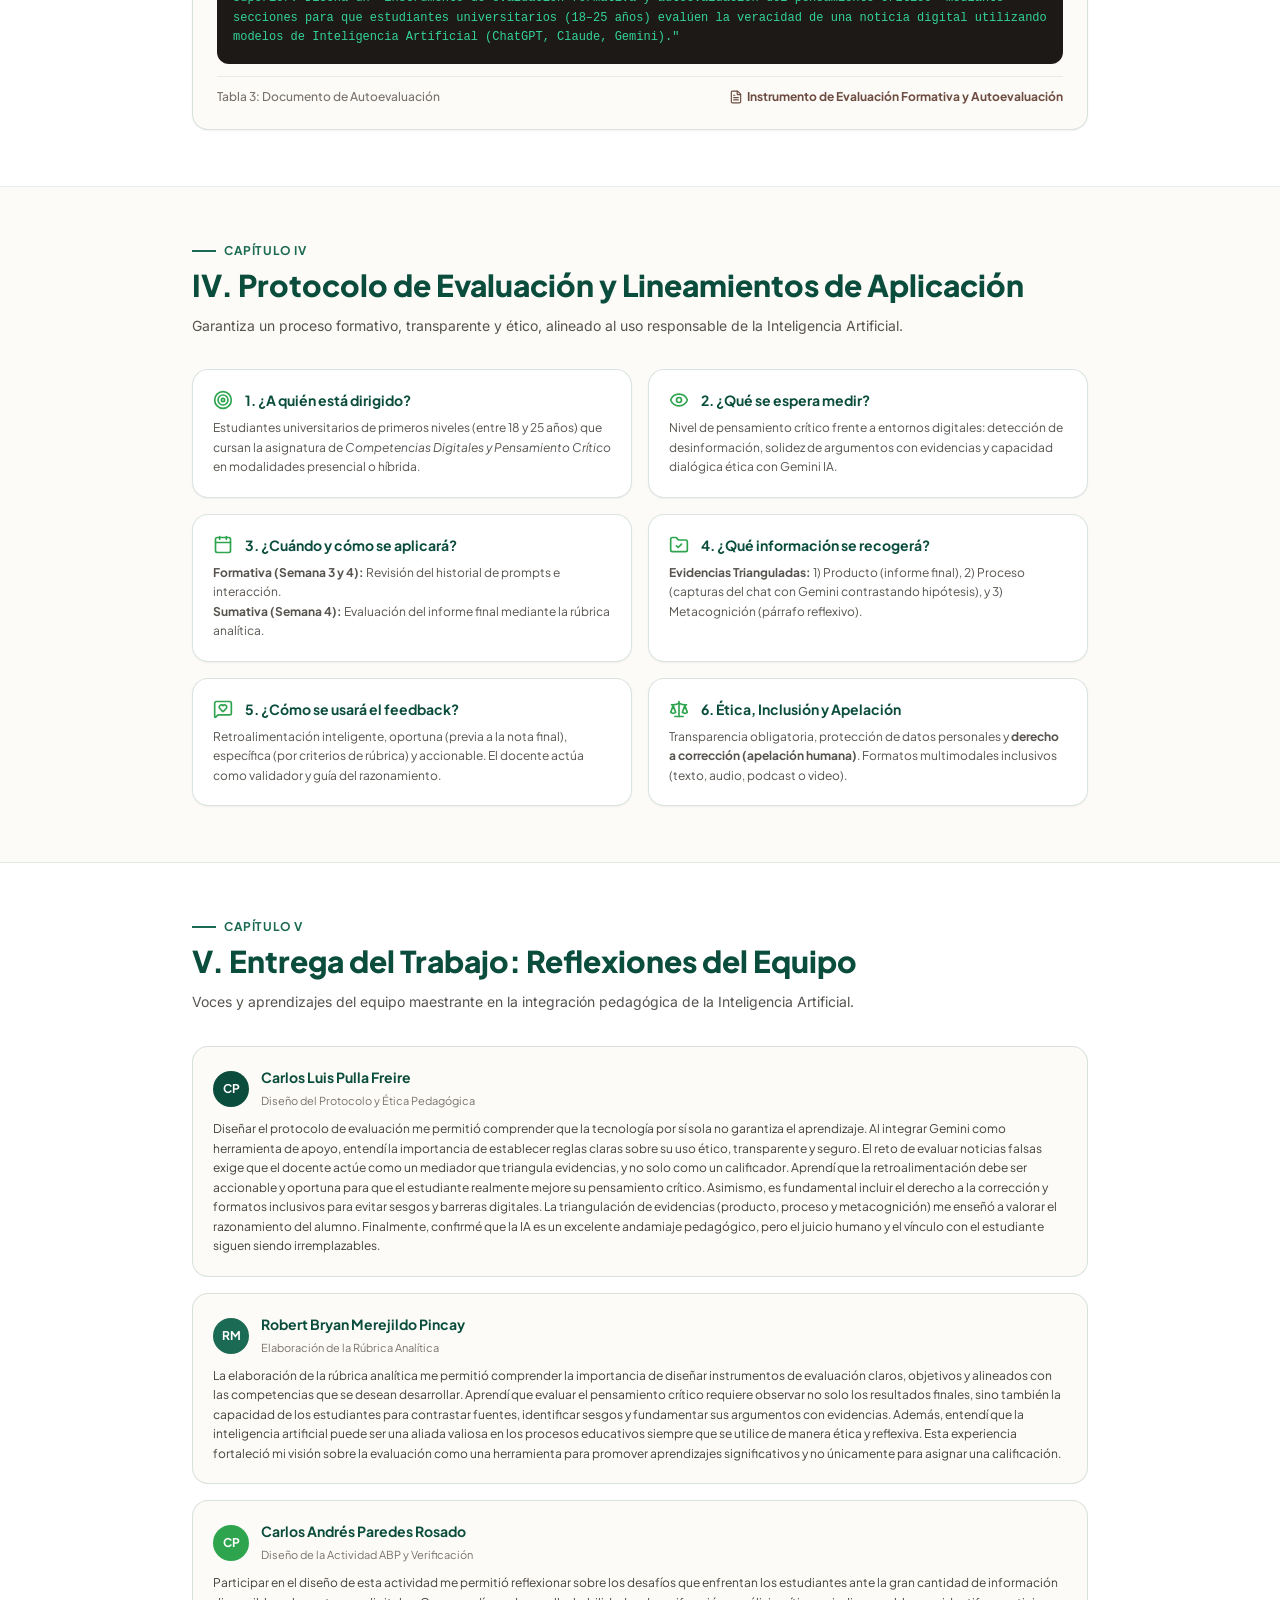
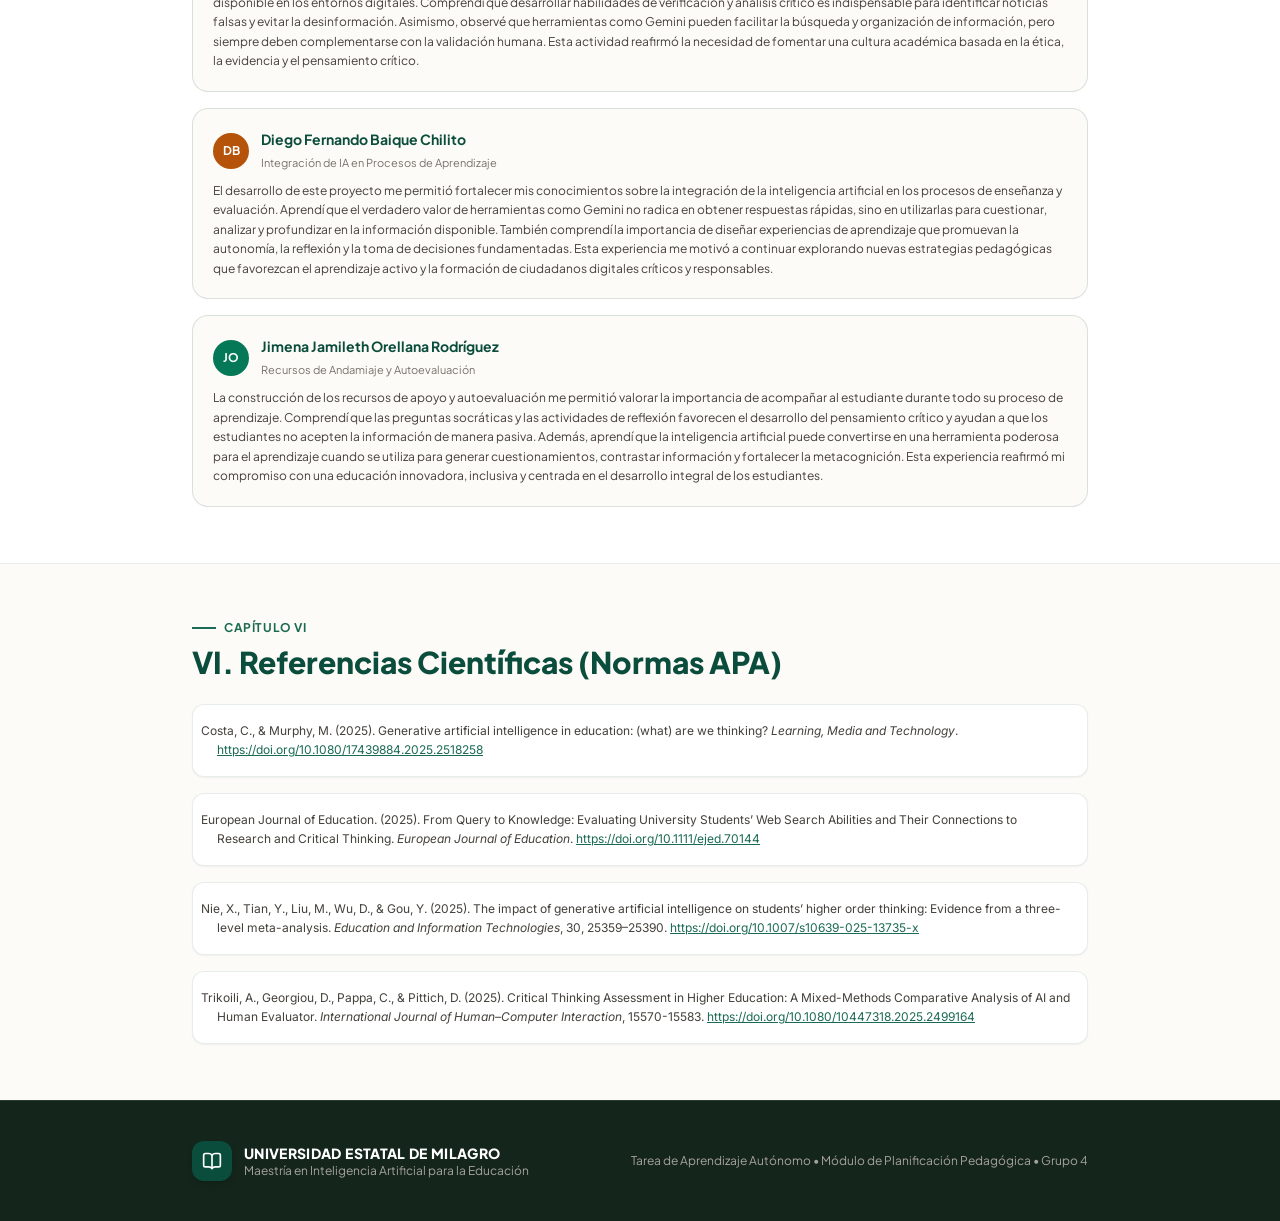
==== commit b4a3c86f: "tarea42" ====
--- a/code.html
+++ b/code.html
@@ -3,337 +3,480 @@
 <head>
   <meta charset="UTF-8">
   <meta name="viewport" content="width=device-width, initial-scale=1.0">
-  <title>Evaluación del Pensamiento Crítico con IA Gemini | Maestría en IA para la Educación</title>
+  <title>Evaluación del Pensamiento Crítico con IA Gemini | UNEMI</title>
   
   <!-- SEO Técnico y Metadatos de Redes Sociales -->
-  <meta name="description" content="Diseño metodológico de un instrumento analítico integral con apoyo de Gemini como Inteligencia Artificial, mitigando el sedentarismo intelectual y promoviendo el discernimiento ético en el Aprendizaje Basado en Problemas (ABP).">
-  <meta name="keywords" content="Pensamiento Crítico, Inteligencia Artificial, Gemini AI, Rúbrica Analítica, Aprendizaje Basado en Problemas, ABP, Competencias Digitales, Educación Superior, Desinformación, UNEMI">
-  <meta name="author" content="Carlos Pa., Jimena, Robert, Carlos Pulla, Diego">
+  <meta name="description" content="Diseño metodológico y rúbrica analítica integral para evaluar el pensamiento crítico y la interacción ética con Gemini IA en estudiantes universitarios. Universidad Estatal de Milagro (UNEMI).">
+  <meta name="keywords" content="Pensamiento Crítico, Inteligencia Artificial, Gemini IA, UNEMI, Rúbrica Analítica, Aprendizaje Basado en Problemas, ABP, Competencias Digitales, Desinformación, Educación Superior">
+  <meta name="author" content="Carlos Luis Pulla Freire, Robert Bryan Merejildo Pincay, Carlos Andrés Paredes Rosado, Diego Fernando Baique Chilito, Jimena Jamileth Orellana Rodríguez">
   <meta name="robots" content="index, follow">
-  <meta name="theme-color" content="#1E3F20">
+  <meta name="theme-color" content="#0B4D3C">
   
-  <!-- Open Graph / Facebook / WhatsApp -->
+  <!-- Open Graph / Redes Sociales -->
   <meta property="og:type" content="article">
-  <meta property="og:title" content="Evaluación del Pensamiento Crítico con IA Gemini | Maestría en IA para la Educación">
-  <meta property="og:description" content="Instrumento analítico integral para evaluar el pensamiento crítico y la interacción ética con IA en estudiantes universitarios.">
+  <meta property="og:title" content="Evaluación del Pensamiento Crítico con IA Gemini | UNEMI">
+  <meta property="og:description" content="Instrumento metodológico en Aprendizaje Basado en Problemas (ABP) asistido por IA Gemini para la verificación de desinformación.">
   <meta property="og:image" content="assets/images/screen.png">
   <meta property="og:locale" content="es_EC">
-  <meta property="og:site_name" content="Maestría en IA para la Educación">
+  <meta property="og:site_name" content="UNEMI - Maestría en IA para la Educación">
 
   <!-- Twitter Cards -->
   <meta name="twitter:card" content="summary_large_image">
-  <meta name="twitter:title" content="Evaluación del Pensamiento Crítico con IA Gemini">
+  <meta name="twitter:title" content="Evaluación del Pensamiento Crítico con IA Gemini | UNEMI">
   <meta name="twitter:description" content="Instrumento metodológico en Aprendizaje Basado en Problemas (ABP) asistido por IA Gemini.">
   <meta name="twitter:image" content="assets/images/screen.png">
 
-  <!-- Favicon Académico Local -->
+  <!-- Favicon Vectorial Académico Local -->
   <link rel="icon" type="image/svg+xml" href="assets/images/favicon.svg">
   <link rel="apple-touch-icon" href="assets/images/favicon.svg">
 
-  <!-- Google Fonts: Plus Jakarta Sans & Lora (Tipografía del Sistema) -->
+  <!-- Google Fonts: Plus Jakarta Sans y Inter -->
   <link rel="preconnect" href="https://fonts.googleapis.com">
   <link rel="preconnect" href="https://fonts.gstatic.com" crossorigin>
-  <link href="https://fonts.googleapis.com/css2?family=Plus+Jakarta+Sans:ital,wght@0,300;0,400;0,500;0,600;0,700;0,800;1,400&family=Lora:ital,wght@0,500;0,600;0,700;1,400&display=swap" rel="stylesheet">
-
-  <!-- Hojas de Estilos Locales (Optimización y Rendimiento Offline) -->
+  <link href="https://fonts.googleapis.com/css2?family=Plus+Jakarta+Sans:wght@400;500;600;700;800&family=Inter:wght@300;400;500;600;700&display=swap" rel="stylesheet">
+
+  <!-- Hoja de Estilos de Terceros (AOS) -->
   <link rel="stylesheet" href="assets/vendor/aos/aos.css">
+  
+  <!-- Estilos Personalizados UNEMI -->
   <link rel="stylesheet" href="assets/css/style.css">
 
-  <!-- Tailwind CSS Engine Local con Fallback -->
+  <!-- Tailwind CSS Engine Local con Fallback CDN -->
   <script src="assets/vendor/tailwind/tailwind.min.js"></script>
+  <script>
+    if (typeof tailwind === 'undefined') {
+      document.write('<script src="https://cdn.tailwindcss.com"><\/script>');
+    }
+  </script>
   <script>
     tailwind.config = {
       theme: {
         extend: {
+          fontFamily: {
+            sans: ['"Plus Jakarta Sans"', 'Inter', 'sans-serif'],
+            body: ['Inter', 'sans-serif'],
+          },
           colors: {
-            brand: {
-              cream: '#FAF7F0',
-              creamLight: '#FCFAF7',
-              creamDark: '#EFE9DE',
-              forest: '#1E3F20',
-              emerald: '#2D5A27',
-              leaf: '#4A7C43',
-              olive: '#708E58',
-              moss: '#3B6032',
-              earth: '#5A3D28',
-              earthLight: '#8C6747',
-              sand: '#D4C3A3',
-              ochre: '#C88B38',
-              amberSoft: '#EED6B3',
+            unemi: {
+              primary: '#0B4D3C',       /* Verde bosque institucional UNEMI */
+              light: '#1B6A53',         /* Verde hoja vibrante */
+              accent: '#2EA44F',        /* Verde esmeralda vivo */
+              subtle: '#E8F3EE',        /* Tinte verde menta orgánico */
+              earth: '#6D4C41',         /* Tono café tierra cálido */
+              sand: '#A1887F',          /* Tono arena suave */
+              cream: '#FDFBF7',         /* Fondo crema limpio */
+              dark: '#14261C',          /* Texto oscuro elegante */
             }
-          },
-          fontFamily: {
-            sans: ['"Plus Jakarta Sans"', 'system-ui', 'sans-serif'],
-            serif: ['Lora', 'serif'],
           }
         }
       }
     };
   </script>
 
-  <!-- Lucide Icons Local -->
-  <script src="assets/vendor/lucide/lucide.min.js"></script>
-
   <!-- Datos Estructurados JSON-LD (SEO Académico) -->
   <script type="application/ld+json">
   {
     "@context": "https://schema.org",
     "@type": "ScholarlyArticle",
-    "name": "Evaluación del Pensamiento Crítico en Estudiantes Universitarios mediante el Análisis de Información Digital",
-    "headline": "Diseño metodológico de un instrumento analítico integral con apoyo de Gemini como Inteligencia Artificial",
-    "inLanguage": "es",
+    "headline": "Evaluación del Pensamiento Crítico en Estudiantes Universitarios mediante el Análisis de Información Digital con Gemini IA",
+    "description": "Diseño instruccional y validación de una rúbrica analítica y protocolo ABP con apoyo socrático de Gemini IA.",
     "author": [
-      { "@type": "Person", "name": "Carlos Pa." },
-      { "@type": "Person", "name": "Jimena" },
-      { "@type": "Person", "name": "Robert" },
-      { "@type": "Person", "name": "Carlos Pulla" },
-      { "@type": "Person", "name": "Diego" }
+      { "@type": "Person", "name": "Carlos Luis Pulla Freire" },
+      { "@type": "Person", "name": "Robert Bryan Merejildo Pincay" },
+      { "@type": "Person", "name": "Carlos Andrés Paredes Rosado" },
+      { "@type": "Person", "name": "Diego Fernando Baique Chilito" },
+      { "@type": "Person", "name": "Jimena Jamileth Orellana Rodríguez" }
     ],
-    "about": [
-      "Pensamiento Crítico",
-      "Inteligencia Artificial en Educación",
-      "Aprendizaje Basado en Problemas",
-      "Alfabetización Mediática"
-    ],
-    "educationalLevel": "Educación Superior (Pregrado Universitario)",
-    "course": {
-      "@type": "Course",
-      "name": "Planificación Pedagógica en el Contexto del Aprendizaje Participativo",
-      "educationalCredentialAwarded": "Maestría en Inteligencia Artificial para la Educación"
-    }
+    "publisher": {
+      "@type": "EducationalOrganization",
+      "name": "Universidad Estatal de Milagro (UNEMI)",
+      "url": "https://www.unemi.edu.ec"
+    },
+    "inLanguage": "es-EC",
+    "genre": "Investigación e Innovación Pedagógica",
+    "about": ["Pensamiento Crítico", "Inteligencia Artificial", "Rúbricas Analíticas", "Aprendizaje Basado en Problemas"]
   }
   </script>
 </head>
-<body class="selection:bg-brand-leaf selection:text-white">
-
-  <!-- Enlace accesible para lectores de pantalla y navegación por teclado -->
+<body class="bg-unemi-cream text-unemi-dark font-sans antialiased overflow-x-hidden selection:bg-unemi-accent selection:text-white">
+
+  <!-- Enlace accesible de salto al contenido (a11y) -->
   <a href="#main-content" class="skip-link">Saltar al contenido principal</a>
 
-  <!-- TOP HEADER / NAV STICKY -->
-  <header class="fixed top-0 left-0 right-0 z-50 bg-[#FAF7F0]/90 backdrop-blur-md border-b border-brand-earth/10 transition-all duration-300">
-    <div class="max-w-7xl mx-auto px-6 py-4 flex items-center justify-between">
+  <!-- BARRA DE NAVEGACIÓN SUPERIOR (MOBILE FIRST CON RESPONSIVE) -->
+  <header class="sticky top-0 z-50 bg-white/95 backdrop-blur-md border-b border-unemi-primary/10 shadow-sm transition-all duration-300">
+    <div class="max-w-6xl mx-auto px-4 sm:px-6 py-3 flex items-center justify-between">
       
-      <!-- Brand Logo & Academic Context -->
-      <a href="#" class="flex items-center gap-3 group focus:outline-none focus-visible:ring-2 focus-visible:ring-brand-emerald rounded-lg p-1" aria-label="Ir al inicio - Maestría en IA para la Educación">
-        <div class="w-10 h-10 rounded-xl bg-gradient-to-br from-brand-forest to-brand-leaf flex items-center justify-center text-white shadow-md shadow-brand-forest/20 group-hover:scale-105 transition-transform">
-          <svg xmlns="http://www.w3.org/2000/svg" width="24" height="24" viewBox="0 0 24 24" fill="none" stroke="currentColor" stroke-width="2" stroke-linecap="round" stroke-linejoin="round" class="lucide lucide-graduation-cap w-5 h-5" aria-hidden="true"><path d="M21.42 10.922a1 1 0 0 0-.019-1.838L12.83 5.18a2 2 0 0 0-1.66 0L2.6 9.08a1 1 0 0 0 0 1.832l8.57 3.908a2 2 0 0 0 1.66 0z"></path><path d="M22 10v6"></path><path d="M6 12.5V16a6 3 0 0 0 12 0v-3.5"></path></svg>
+      <!-- Logo y Membrete Institucional -->
+      <a href="#inicio" class="flex items-center space-x-3 group" aria-label="UNEMI Maestría en IA para la Educación">
+        <div class="w-10 h-10 rounded-xl bg-unemi-primary flex items-center justify-center text-white shadow-md shadow-unemi-primary/20 group-hover:bg-unemi-light transition">
+          <svg xmlns="http://www.w3.org/2000/svg" width="24" height="24" viewBox="0 0 24 24" fill="none" stroke="currentColor" stroke-width="2" stroke-linecap="round" stroke-linejoin="round" data-lucide="graduation-cap" aria-hidden="true" class="w-6 h-6"><path d="M21.42 10.922a1 1 0 0 0-.019-1.838L12.83 5.18a2 2 0 0 0-1.66 0L2.6 9.08a1 1 0 0 0 0 1.832l8.57 3.908a2 2 0 0 0 1.66 0z"></path><path d="M22 10v6"></path><path d="M6 12.5V16a6 3 0 0 0 12 0v-3.5"></path></svg>
         </div>
         <div>
-          <span class="block text-xs uppercase tracking-widest font-bold text-brand-earthLight">Maestría en IA para la Educación</span>
-          <span class="font-serif font-bold text-brand-forest text-base leading-tight group-hover:text-brand-emerald transition-colors">Planificación Pedagógica Participativa</span>
+          <span class="text-xs font-bold uppercase tracking-wider text-unemi-light block">UNEMI Maestría</span>
+          <span class="text-sm font-extrabold text-unemi-primary tracking-tight leading-none">IA para la Educación</span>
         </div>
       </a>
 
-      <!-- Desktop Navigation Menu -->
-      <nav class="hidden lg:flex items-center gap-6 text-sm font-semibold text-brand-forest/80" aria-label="Navegación principal">
-        <a href="#introduccion" class="hover:text-brand-leaf transition-colors py-1">1. Introducción</a>
-        <a href="#rubrica" class="hover:text-brand-leaf transition-colors py-1">2. Rúbrica Analítica</a>
-        <a href="#evidencia-ia" class="hover:text-brand-leaf transition-colors py-1">3. Evidencia Gemini</a>
-        <a href="#protocolo" class="hover:text-brand-leaf transition-colors py-1">4. Protocolo (6 Preguntas)</a>
-        <a href="#reflexion" class="hover:text-brand-leaf transition-colors py-1">5. Reflexión y Autores</a>
-        <a href="#bibliografia" class="hover:text-brand-leaf transition-colors py-1">Bibliografía</a>
+      <!-- Menú de Navegación de Escritorio -->
+      <nav class="hidden md:flex items-center space-x-2" aria-label="Navegación principal">
+        <a href="#introduccion" class="text-xs font-semibold px-3 py-2 rounded-xl text-stone-600 hover:text-unemi-primary hover:bg-unemi-subtle transition duration-300">Fundamentación</a>
+        <a href="#rubrica" class="inline-flex items-center text-xs font-semibold px-3 py-2 rounded-xl bg-unemi-subtle text-unemi-primary hover:bg-unemi-primary hover:text-white transition duration-300">
+          <svg xmlns="http://www.w3.org/2000/svg" width="24" height="24" viewBox="0 0 24 24" fill="none" stroke="currentColor" stroke-width="2" stroke-linecap="round" stroke-linejoin="round" data-lucide="table" aria-hidden="true" class="w-3.5 h-3.5 mr-1.5"><path d="M12 3v18"></path><rect width="18" height="18" x="3" y="3" rx="2"></rect><path d="M3 9h18"></path><path d="M3 15h18"></path></svg> Rúbrica
+        </a>
+        <a href="#protocolo" class="text-xs font-semibold px-3 py-2 rounded-xl text-stone-600 hover:text-unemi-primary hover:bg-unemi-subtle transition duration-300">Protocolo</a>
+        <a href="#reflexiones" class="text-xs font-semibold px-3 py-2 rounded-xl text-stone-600 hover:text-unemi-primary hover:bg-unemi-subtle transition duration-300">Reflexiones</a>
+        <a href="#evidencias" class="inline-flex items-center text-xs font-bold px-3.5 py-2 rounded-xl bg-unemi-primary text-white shadow-sm hover:bg-unemi-light transition duration-300">
+          <svg xmlns="http://www.w3.org/2000/svg" width="24" height="24" viewBox="0 0 24 24" fill="none" stroke="currentColor" stroke-width="2" stroke-linecap="round" stroke-linejoin="round" data-lucide="sparkles" aria-hidden="true" class="w-3.5 h-3.5 mr-1.5 text-emerald-300"><path d="M11.017 2.814a1 1 0 0 1 1.966 0l1.051 5.558a2 2 0 0 0 1.594 1.594l5.558 1.051a1 1 0 0 1 0 1.966l-5.558 1.051a2 2 0 0 0-1.594 1.594l-1.051 5.558a1 1 0 0 1-1.966 0l-1.051-5.558a2 2 0 0 0-1.594-1.594l-5.558-1.051a1 1 0 0 1 0-1.966l5.558-1.051a2 2 0 0 0 1.594-1.594z"></path><path d="M20 2v4"></path><path d="M22 4h-4"></path><circle cx="4" cy="20" r="2"></circle></svg> Explorar Tarea
+        </a>
       </nav>
 
-      <!-- Action Button & Mobile Menu Toggle -->
-      <div class="flex items-center gap-3">
-        <a href="https://sites.google.com/unemi.edu.ec/noticiasinformativas/full-page-embed" target="_blank" rel="noopener noreferrer" class="inline-flex items-center gap-2 px-4 py-2 text-xs font-bold uppercase tracking-wider text-white bg-brand-forest hover:bg-brand-emerald rounded-full transition-all duration-300 shadow-md hover:shadow-lg focus:outline-none focus-visible:ring-2 focus-visible:ring-brand-emerald" aria-label="Abrir Portal Noticia Falsa de UNEMI en una nueva pestaña">
-          <svg xmlns="http://www.w3.org/2000/svg" width="24" height="24" viewBox="0 0 24 24" fill="none" stroke="currentColor" stroke-width="2" stroke-linecap="round" stroke-linejoin="round" class="lucide lucide-external-link w-3.5 h-3.5" aria-hidden="true"><path d="M15 3h6v6"></path><path d="M10 14 21 3"></path><path d="M18 13v6a2 2 0 0 1-2 2H5a2 2 0 0 1-2-2V8a2 2 0 0 1 2-2h6"></path></svg>
-          <span>Portal Noticia Falsa</span>
+      <!-- Botones de Navegación Móvil -->
+      <div class="flex items-center space-x-2 md:hidden">
+        <a href="#evidencias" class="inline-flex items-center text-xs font-bold px-3 py-2 rounded-xl bg-unemi-primary text-white shadow-sm hover:bg-unemi-light transition duration-300">
+          <svg xmlns="http://www.w3.org/2000/svg" width="24" height="24" viewBox="0 0 24 24" fill="none" stroke="currentColor" stroke-width="2" stroke-linecap="round" stroke-linejoin="round" data-lucide="sparkles" aria-hidden="true" class="w-3.5 h-3.5 mr-1 text-emerald-300"><path d="M11.017 2.814a1 1 0 0 1 1.966 0l1.051 5.558a2 2 0 0 0 1.594 1.594l5.558 1.051a1 1 0 0 1 0 1.966l-5.558 1.051a2 2 0 0 0-1.594 1.594l-1.051 5.558a1 1 0 0 1-1.966 0l-1.051-5.558a2 2 0 0 0-1.594-1.594l-5.558-1.051a1 1 0 0 1 0-1.966l5.558-1.051a2 2 0 0 0 1.594-1.594z"></path><path d="M20 2v4"></path><path d="M22 4h-4"></path><circle cx="4" cy="20" r="2"></circle></svg> Explorar
         </a>
-
-        <!-- Botón Menú Móvil (Responsive A11y) -->
-        <button id="mobile-menu-btn" type="button" class="lg:hidden p-2 rounded-xl text-brand-forest hover:bg-brand-creamDark focus:outline-none focus-visible:ring-2 focus-visible:ring-brand-emerald" aria-label="Abrir menú de navegación" aria-expanded="false" aria-controls="mobile-menu">
-          <svg xmlns="http://www.w3.org/2000/svg" width="24" height="24" viewBox="0 0 24 24" fill="none" stroke="currentColor" stroke-width="2" stroke-linecap="round" stroke-linejoin="round" class="w-6 h-6" aria-hidden="true"><line x1="4" x2="20" y1="12" y2="12"></line><line x1="4" x2="20" y1="6" y2="6"></line><line x1="4" x2="20" y1="18" y2="18"></line></svg>
+        <button id="mobile-menu-btn" type="button" aria-label="Abrir menú de navegación" aria-expanded="false" class="p-2 rounded-xl text-unemi-primary hover:bg-unemi-subtle transition focus:outline-none focus:ring-2 focus:ring-unemi-accent">
+          <svg xmlns="http://www.w3.org/2000/svg" width="24" height="24" viewBox="0 0 24 24" fill="none" stroke="currentColor" stroke-width="2" stroke-linecap="round" stroke-linejoin="round" data-lucide="menu" aria-hidden="true" class="w-6 h-6"><line x1="4" x2="20" y1="12" y2="12"></line><line x1="4" x2="20" y1="6" y2="6"></line><line x1="4" x2="20" y1="18" y2="18"></line></svg>
         </button>
       </div>
+
     </div>
 
-    <!-- Menú Móvil Desplegable (Drawer Accesible) -->
-    <div id="mobile-menu" class="hidden lg:hidden border-t border-brand-earth/10 bg-brand-cream/95 backdrop-blur-xl px-6 py-6 shadow-xl transition-all duration-300" role="dialog" aria-modal="true" aria-label="Menú móvil">
-      <div class="flex items-center justify-between pb-4 border-b border-brand-sand/50 mb-4">
-        <span class="text-xs uppercase tracking-widest font-bold text-brand-earthLight">Secciones del Proyecto</span>
-        <button id="mobile-menu-close" type="button" class="p-1.5 rounded-lg text-brand-forest hover:bg-brand-creamDark" aria-label="Cerrar menú móvil">
-          <svg xmlns="http://www.w3.org/2000/svg" width="20" height="20" viewBox="0 0 24 24" fill="none" stroke="currentColor" stroke-width="2" stroke-linecap="round" stroke-linejoin="round" aria-hidden="true"><path d="M18 6 6 18"></path><path d="m6 6 12 12"></path></svg>
-        </button>
-      </div>
-      <nav class="flex flex-col gap-3 text-base font-semibold text-brand-forest">
-        <a href="#introduccion" class="mobile-nav-link p-2 rounded-lg hover:bg-brand-creamDark hover:text-brand-leaf transition-colors">1. Introducción</a>
-        <a href="#rubrica" class="mobile-nav-link p-2 rounded-lg hover:bg-brand-creamDark hover:text-brand-leaf transition-colors">2. Rúbrica Analítica</a>
-        <a href="#evidencia-ia" class="mobile-nav-link p-2 rounded-lg hover:bg-brand-creamDark hover:text-brand-leaf transition-colors">3. Evidencia Gemini</a>
-        <a href="#protocolo" class="mobile-nav-link p-2 rounded-lg hover:bg-brand-creamDark hover:text-brand-leaf transition-colors">4. Protocolo (6 Preguntas)</a>
-        <a href="#reflexion" class="mobile-nav-link p-2 rounded-lg hover:bg-brand-creamDark hover:text-brand-leaf transition-colors">5. Reflexión y Autores</a>
-        <a href="#bibliografia" class="mobile-nav-link p-2 rounded-lg hover:bg-brand-creamDark hover:text-brand-leaf transition-colors">Bibliografía</a>
-      </nav>
+    <!-- Cajón de Navegación Móvil Desplegable -->
+    <div id="mobile-menu" class="hidden md:hidden border-t border-unemi-primary/10 bg-white/98 px-4 pt-3 pb-5 space-y-2">
+      <a href="#introduccion" class="mobile-nav-link flex items-center justify-between px-3 py-2 rounded-xl text-sm font-semibold text-stone-700 hover:bg-unemi-subtle hover:text-unemi-primary transition">
+        <span>I. Fundamentación Científica</span>
+        <svg xmlns="http://www.w3.org/2000/svg" width="16" height="16" viewBox="0 0 24 24" fill="none" stroke="currentColor" stroke-width="2" stroke-linecap="round" stroke-linejoin="round" data-lucide="chevron-right" aria-hidden="true" class="w-4 h-4 text-stone-400"><path d="m9 18 6-6-6-6"></path></svg>
+      </a>
+      <a href="#rubrica" class="mobile-nav-link flex items-center justify-between px-3 py-2 rounded-xl text-sm font-semibold text-stone-700 hover:bg-unemi-subtle hover:text-unemi-primary transition">
+        <span>II. Rúbrica Analítica</span>
+        <svg xmlns="http://www.w3.org/2000/svg" width="16" height="16" viewBox="0 0 24 24" fill="none" stroke="currentColor" stroke-width="2" stroke-linecap="round" stroke-linejoin="round" data-lucide="chevron-right" aria-hidden="true" class="w-4 h-4 text-stone-400"><path d="m9 18 6-6-6-6"></path></svg>
+      </a>
+      <a href="#evidencias" class="mobile-nav-link flex items-center justify-between px-3 py-2 rounded-xl text-sm font-semibold text-stone-700 hover:bg-unemi-subtle hover:text-unemi-primary transition">
+        <span>III. Prompts en Gemini IA</span>
+        <svg xmlns="http://www.w3.org/2000/svg" width="16" height="16" viewBox="0 0 24 24" fill="none" stroke="currentColor" stroke-width="2" stroke-linecap="round" stroke-linejoin="round" data-lucide="chevron-right" aria-hidden="true" class="w-4 h-4 text-stone-400"><path d="m9 18 6-6-6-6"></path></svg>
+      </a>
+      <a href="#protocolo" class="mobile-nav-link flex items-center justify-between px-3 py-2 rounded-xl text-sm font-semibold text-stone-700 hover:bg-unemi-subtle hover:text-unemi-primary transition">
+        <span>IV. Protocolo de Evaluación</span>
+        <svg xmlns="http://www.w3.org/2000/svg" width="16" height="16" viewBox="0 0 24 24" fill="none" stroke="currentColor" stroke-width="2" stroke-linecap="round" stroke-linejoin="round" data-lucide="chevron-right" aria-hidden="true" class="w-4 h-4 text-stone-400"><path d="m9 18 6-6-6-6"></path></svg>
+      </a>
+      <a href="#reflexiones" class="mobile-nav-link flex items-center justify-between px-3 py-2 rounded-xl text-sm font-semibold text-stone-700 hover:bg-unemi-subtle hover:text-unemi-primary transition">
+        <span>V. Reflexiones del Equipo</span>
+        <svg xmlns="http://www.w3.org/2000/svg" width="16" height="16" viewBox="0 0 24 24" fill="none" stroke="currentColor" stroke-width="2" stroke-linecap="round" stroke-linejoin="round" data-lucide="chevron-right" aria-hidden="true" class="w-4 h-4 text-stone-400"><path d="m9 18 6-6-6-6"></path></svg>
+      </a>
+      <a href="#referencias" class="mobile-nav-link flex items-center justify-between px-3 py-2 rounded-xl text-sm font-semibold text-stone-700 hover:bg-unemi-subtle hover:text-unemi-primary transition">
+        <span>VI. Referencias Científicas</span>
+        <svg xmlns="http://www.w3.org/2000/svg" width="16" height="16" viewBox="0 0 24 24" fill="none" stroke="currentColor" stroke-width="2" stroke-linecap="round" stroke-linejoin="round" data-lucide="chevron-right" aria-hidden="true" class="w-4 h-4 text-stone-400"><path d="m9 18 6-6-6-6"></path></svg>
+      </a>
     </div>
   </header>
 
-  <!-- CONTENIDO PRINCIPAL -->
   <main id="main-content">
 
-    <!-- HERO SECTION: SCROLL STORYTELLING BEGINS -->
-    <section class="relative pt-36 pb-24 md:pt-44 md:pb-32 px-6 hero-glow overflow-hidden" aria-labelledby="hero-heading">
-      <div class="max-w-6xl mx-auto text-center relative z-10">
+    <!-- SECCIÓN HERO: SCROLL-STORYTELLING & CONTEXTO ACADÉMICO -->
+    <section id="inicio" class="relative pt-8 pb-16 px-4 sm:px-6 gradient-hero overflow-hidden border-b border-unemi-primary/10">
+      <!-- Fondos decorativos orgánicos -->
+      <div class="absolute -top-24 -right-24 w-80 h-80 bg-unemi-subtle/80 rounded-full blur-3xl pointer-events-none" aria-hidden="true"></div>
+      <div class="absolute top-1/2 -left-20 w-72 h-72 bg-amber-100/60 rounded-full blur-3xl pointer-events-none" aria-hidden="true"></div>
+
+      <div class="max-w-4xl mx-auto relative z-10">
         
-        <!-- Academic Pills -->
-        <div class="inline-flex items-center gap-2 px-4 py-2 rounded-full bg-brand-sand/30 border border-brand-earth/20 mb-8" data-aos="fade-down">
-          <span class="w-2.5 h-2.5 rounded-full bg-brand-leaf animate-pulse" aria-hidden="true"></span>
-          <span class="text-xs font-bold uppercase tracking-wider text-brand-forest">MÓDULO: Aprendizaje Participativo • Tarea Autónoma</span>
-        </div>
-
-        <!-- Main Headline -->
-        <h1 id="hero-heading" class="text-3xl sm:text-5xl md:text-6xl font-serif font-bold text-brand-forest leading-tight tracking-tight mb-8" data-aos="fade-right">
-          Evaluación del Pensamiento Crítico en Estudiantes Universitarios mediante el Análisis de Información Digital
+        <!-- Badges de contexto académico -->
+        <div class="flex flex-wrap items-center gap-2 mb-4" data-aos="fade-down">
+          <span class="inline-flex items-center px-3 py-1 rounded-full text-xs font-bold bg-unemi-subtle text-unemi-primary border border-unemi-primary/20">
+            <svg xmlns="http://www.w3.org/2000/svg" width="24" height="24" viewBox="0 0 24 24" fill="none" stroke="currentColor" stroke-width="2" stroke-linecap="round" stroke-linejoin="round" data-lucide="bookmark" aria-hidden="true" class="w-3 h-3 mr-1.5"><path d="M17 3a2 2 0 0 1 2 2v15a1 1 0 0 1-1.496.868l-4.512-2.578a2 2 0 0 0-1.984 0l-4.512 2.578A1 1 0 0 1 5 20V5a2 2 0 0 1 2-2z"></path></svg> Tarea de Aprendizaje Autónomo
+          </span>
+          <span class="inline-flex items-center px-3 py-1 rounded-full text-xs font-semibold bg-stone-200/80 text-unemi-earth">
+            Módulo: Planificación Pedagógica
+          </span>
+        </div>
+
+        <!-- Título principal -->
+        <h1 class="text-2xl sm:text-4xl md:text-5xl font-extrabold text-unemi-primary tracking-tight leading-snug mb-5" data-aos="fade-right">
+          Evaluación del Pensamiento Crítico en Estudiantes Universitarios mediante el Análisis de Información Digital con Gemini IA
         </h1>
 
-        <p class="max-w-3xl mx-auto text-lg md:text-xl text-brand-earth leading-relaxed font-normal mb-12" data-aos="fade-up">
-          Diseño metodológico de un instrumento analítico integral con apoyo de <strong class="text-brand-forest font-semibold">Gemini como Inteligencia Artificial</strong>, mitigando el sedentarismo intelectual y promoviendo el discernimiento ético en el Aprendizaje Basado en Problemas (ABP).
+        <!-- Resumen introductorio -->
+        <p class="text-sm sm:text-base text-stone-700 leading-relaxed font-body mb-8" data-aos="fade-up">
+          Diseño y validación de una estrategia pedagógica basada en <strong>Aprendizaje Basado en Problemas (ABP)</strong> para capacitar a jóvenes universitarios en la detección de noticias falsas, contraste de evidencias y el uso ético y reflexivo de la Inteligencia Artificial generativa.
         </p>
 
-        <!-- Key Meta Metrics -->
-        <div class="grid grid-cols-2 md:grid-cols-4 gap-4 max-w-4xl mx-auto mb-12" data-aos="zoom-in">
-          <div class="bg-white/80 p-5 rounded-2xl border border-brand-earth/10 shadow-sm transform transition duration-500 hover:scale-105 hover:shadow-xl">
-            <span class="block text-2xl font-bold text-brand-forest font-serif">18 – 25</span>
-            <span class="text-xs text-brand-earthLight uppercase font-medium">Edad Universitaria</span>
-          </div>
-          <div class="bg-white/80 p-5 rounded-2xl border border-brand-earth/10 shadow-sm transform transition duration-500 hover:scale-105 hover:shadow-xl">
-            <span class="block text-2xl font-bold text-brand-leaf font-serif">4 Criterios</span>
-            <span class="text-xs text-brand-earthLight uppercase font-medium">Rúbrica Analítica</span>
-          </div>
-          <div class="bg-white/80 p-5 rounded-2xl border border-brand-earth/10 shadow-sm transform transition duration-500 hover:scale-105 hover:shadow-xl">
-            <span class="block text-2xl font-bold text-brand-ochre font-serif">ABP + IA</span>
-            <span class="text-xs text-brand-earthLight uppercase font-medium">Metodología Activa</span>
-          </div>
-          <div class="bg-white/80 p-5 rounded-2xl border border-brand-earth/10 shadow-sm transform transition duration-500 hover:scale-105 hover:shadow-xl">
-            <span class="block text-2xl font-bold text-brand-earth font-serif">Gemini AI</span>
-            <span class="text-xs text-brand-earthLight uppercase font-medium">Asistente Formativo</span>
-          </div>
-        </div>
-
-        <!-- Action Buttons -->
-        <div class="flex flex-wrap items-center justify-center gap-4" data-aos="fade-up">
-          <a href="#introduccion" class="px-8 py-3.5 rounded-full bg-brand-forest text-white font-semibold text-sm hover:bg-brand-emerald shadow-lg hover:shadow-brand-forest/20 transition-all flex items-center gap-2">
-            <span>Explorar Instrumento</span>
-            <svg xmlns="http://www.w3.org/2000/svg" width="24" height="24" viewBox="0 0 24 24" fill="none" stroke="currentColor" stroke-width="2" stroke-linecap="round" stroke-linejoin="round" class="lucide lucide-arrow-down w-4 h-4" aria-hidden="true"><path d="M12 5v14"></path><path d="m19 12-7 7-7-7"></path></svg>
-          </a>
-          <a href="#rubrica" class="px-8 py-3.5 rounded-full bg-white text-brand-forest border border-brand-earth/20 font-semibold text-sm hover:bg-brand-creamDark transition-all flex items-center gap-2 shadow-sm">
-            <svg xmlns="http://www.w3.org/2000/svg" width="24" height="24" viewBox="0 0 24 24" fill="none" stroke="currentColor" stroke-width="2" stroke-linecap="round" stroke-linejoin="round" class="lucide lucide-table-properties w-4 h-4 text-brand-leaf" aria-hidden="true"><path d="M15 3v18"></path><rect width="18" height="18" x="3" y="3" rx="2"></rect><path d="M21 9H3"></path><path d="M21 15H3"></path></svg>
-            <span>Ver Rúbrica Completa</span>
-          </a>
-        </div>
-
-      </div>
-
-      <!-- Organic Decorative Waves -->
-      <div class="absolute -bottom-1 left-0 right-0 w-full overflow-hidden leading-none pointer-events-none" aria-hidden="true">
-        <svg class="relative block w-full h-12 text-white" viewBox="0 0 1200 120" preserveAspectRatio="none" fill="currentColor">
-          <path d="M0,0 C150,90 400,100 600,40 C800,-20 1050,70 1200,30 L1200,120 L0,120 Z"></path>
-        </svg>
+        <!-- Banner de Imagen interactiva de Sinergia Juicio Humano + IA -->
+        <div class="relative overflow-hidden transform transition duration-500 hover:scale-105 hover:shadow-xl rounded-2xl border border-unemi-primary/15 shadow-lg bg-white mb-8" data-aos="zoom-in">
+          <div class="aspect-[16/9] sm:aspect-[21/9] bg-gradient-to-tr from-unemi-primary via-unemi-light to-emerald-700 relative flex items-center justify-center p-6 text-white text-center">
+            <div class="absolute inset-0 bg-[radial-gradient(#ffffff_1px,transparent_1px)] [background-size:16px_16px] opacity-15" aria-hidden="true"></div>
+            <div class="relative z-10 max-w-xl">
+              <span class="inline-flex items-center justify-center w-12 h-12 rounded-2xl bg-white/10 backdrop-blur-md mb-3 text-emerald-200">
+                <svg xmlns="http://www.w3.org/2000/svg" width="24" height="24" viewBox="0 0 24 24" fill="none" stroke="currentColor" stroke-width="2" stroke-linecap="round" stroke-linejoin="round" data-lucide="cpu" aria-hidden="true" class="w-7 h-7"><path d="M12 20v2"></path><path d="M12 2v2"></path><path d="M17 20v2"></path><path d="M17 2v2"></path><path d="M2 12h2"></path><path d="M2 17h2"></path><path d="M2 7h2"></path><path d="M20 12h2"></path><path d="M20 17h2"></path><path d="M20 7h2"></path><path d="M7 20v2"></path><path d="M7 2v2"></path><rect x="4" y="4" width="16" height="16" rx="2"></rect><rect x="8" y="8" width="8" height="8" rx="1"></rect></svg>
+              </span>
+              <h2 class="text-lg sm:text-2xl font-bold mb-2">Sinergia: Juicio Humano + Gemini IA</h2>
+              <p class="text-xs sm:text-sm text-emerald-100 font-light leading-relaxed">"La IA generativa potencia el orden superior de pensamiento solo cuando está guiada por la indagación activa y la contrastación rigurosa de fuentes."</p>
+            </div>
+          </div>
+        </div>
+
+        <!-- Tarjetas Resumen / Quick Metrics Cards -->
+        <div class="grid grid-cols-2 sm:grid-cols-4 gap-3">
+          <div class="p-4 bg-white/90 border border-unemi-primary/10 rounded-2xl shadow-sm transform transition duration-500 hover:scale-105 hover:shadow-xl" data-aos="fade-up" data-aos-delay="100">
+            <div class="text-unemi-primary mb-1">
+              <svg xmlns="http://www.w3.org/2000/svg" width="24" height="24" viewBox="0 0 24 24" fill="none" stroke="currentColor" stroke-width="2" stroke-linecap="round" stroke-linejoin="round" data-lucide="users" aria-hidden="true" class="w-5 h-5"><path d="M16 21v-2a4 4 0 0 0-4-4H6a4 4 0 0 0-4 4v2"></path><path d="M16 3.128a4 4 0 0 1 0 7.744"></path><path d="M22 21v-2a4 4 0 0 0-3-3.87"></path><circle cx="9" cy="7" r="4"></circle></svg>
+            </div>
+            <div class="text-lg font-extrabold text-unemi-primary">18–25 años</div>
+            <div class="text-xs text-stone-500">Población diana</div>
+          </div>
+
+          <div class="p-4 bg-white/90 border border-unemi-primary/10 rounded-2xl shadow-sm transform transition duration-500 hover:scale-105 hover:shadow-xl" data-aos="fade-up" data-aos-delay="200">
+            <div class="text-unemi-accent mb-1">
+              <svg xmlns="http://www.w3.org/2000/svg" width="24" height="24" viewBox="0 0 24 24" fill="none" stroke="currentColor" stroke-width="2" stroke-linecap="round" stroke-linejoin="round" data-lucide="check-circle" aria-hidden="true" class="w-5 h-5"><path d="M21.801 10A10 10 0 1 1 17 3.335"></path><path d="m9 11 3 3L22 4"></path></svg>
+            </div>
+            <div class="text-lg font-extrabold text-unemi-primary">4 Criterios</div>
+            <div class="text-xs text-stone-500">Dimensiones analíticas</div>
+          </div>
+
+          <div class="p-4 bg-white/90 border border-unemi-primary/10 rounded-2xl shadow-sm transform transition duration-500 hover:scale-105 hover:shadow-xl" data-aos="fade-up" data-aos-delay="300">
+            <div class="text-amber-700 mb-1">
+              <svg xmlns="http://www.w3.org/2000/svg" width="24" height="24" viewBox="0 0 24 24" fill="none" stroke="currentColor" stroke-width="2" stroke-linecap="round" stroke-linejoin="round" data-lucide="bot" aria-hidden="true" class="w-5 h-5"><path d="M12 8V4H8"></path><rect width="16" height="12" x="4" y="8" rx="2"></rect><path d="M2 14h2"></path><path d="M20 14h2"></path><path d="M15 13v2"></path><path d="M9 13v2"></path></svg>
+            </div>
+            <div class="text-lg font-extrabold text-unemi-primary">Gemini IA</div>
+            <div class="text-xs text-stone-500">Andamiaje socrático</div>
+          </div>
+
+          <div class="p-4 bg-white/90 border border-unemi-primary/10 rounded-2xl shadow-sm transform transition duration-500 hover:scale-105 hover:shadow-xl" data-aos="fade-up" data-aos-delay="400">
+            <div class="text-unemi-earth mb-1">
+              <svg xmlns="http://www.w3.org/2000/svg" width="24" height="24" viewBox="0 0 24 24" fill="none" stroke="currentColor" stroke-width="2" stroke-linecap="round" stroke-linejoin="round" data-lucide="shield-check" aria-hidden="true" class="w-5 h-5"><path d="M20 13c0 5-3.5 7.5-7.66 8.95a1 1 0 0 1-.67-.01C7.5 20.5 4 18 4 13V6a1 1 0 0 1 1-1c2 0 4.5-1.2 6.24-2.72a1.17 1.17 0 0 1 1.52 0C14.51 3.81 17 5 19 5a1 1 0 0 1 1 1z"></path><path d="m9 12 2 2 4-4"></path></svg>
+            </div>
+            <div class="text-lg font-extrabold text-unemi-primary">Ética &amp; Sesgos</div>
+            <div class="text-xs text-stone-500">Derecho a corrección</div>
+          </div>
+        </div>
+
       </div>
     </section>
 
-    <!-- SECCIÓN 1: INTRODUCCIÓN Y FUNDAMENTACIÓN CIENTÍFICA (Carlos Pa.) -->
-    <section id="introduccion" class="py-24 bg-white px-6">
-      <div class="max-w-6xl mx-auto">
+    <!-- SECCIÓN I: INTRODUCCIÓN Y FUNDAMENTACIÓN CIENTÍFICA -->
+    <section id="introduccion" class="py-14 px-4 sm:px-6 bg-white border-b border-unemi-primary/10 relative">
+      <div class="max-w-4xl mx-auto">
         
-        <div class="flex flex-col md:flex-row md:items-end justify-between mb-16 gap-6">
+        <div class="flex items-center space-x-2 text-xs font-bold uppercase tracking-wider text-unemi-light mb-2">
+          <span class="w-6 h-0.5 bg-unemi-light inline-block" aria-hidden="true"></span>
+          <span>Capítulo I</span>
+        </div>
+        <h2 class="text-2xl sm:text-3xl font-extrabold text-unemi-primary mb-6" data-aos="fade-right">
+          I. Introducción y Pertinencia Pedagógica
+        </h2>
+
+        <!-- Texto informativo y justificación científica -->
+        <div class="space-y-4 text-stone-700 font-body text-sm sm:text-base leading-relaxed" data-aos="fade-up">
+          <p>
+            El presente documento detalla el diseño de un instrumento de evaluación enmarcado en el módulo <strong>"Planificación Pedagógica en el Contexto del Aprendizaje Participativo"</strong>. Su objetivo central es evaluar la capacidad de los estudiantes universitarios para analizar críticamente la información digital, identificar noticias falsas y utilizar herramientas de inteligencia artificial de manera ética y responsable.
+          </p>
+          <p>
+            La pertinencia de este diseño se fundamenta en la literatura científica reciente. Diversos estudios han demostrado que la IA generativa tiene un impacto significativo y positivo en la mejora del pensamiento de orden superior (<em>higher order thinking</em>) de los estudiantes (Nie, Tian, Liu, Wu, &amp; Gou, 2025). Sin embargo, este potencial debe ser evaluado empíricamente mediante instrumentos válidos, integrando herramientas como ChatGPT o Gemini bajo una necesaria comparación y validación con la evaluación humana (Trikoili, Georgiou, Pappa, &amp; Pittich, 2025).
+          </p>
+        </div>
+
+        <!-- Tarjeta destacada: Riesgo del sedentarismo intelectual -->
+        <div class="mt-8 p-6 rounded-2xl bg-amber-50/70 border border-amber-200/60 transform transition duration-500 hover:scale-105 hover:shadow-xl" data-aos="fade-up">
+          <div class="flex items-start space-x-4">
+            <div class="p-3 bg-amber-100 text-amber-900 rounded-xl flex-shrink-0">
+              <svg xmlns="http://www.w3.org/2000/svg" width="24" height="24" viewBox="0 0 24 24" fill="none" stroke="currentColor" stroke-width="2" stroke-linecap="round" stroke-linejoin="round" data-lucide="alert-triangle" aria-hidden="true" class="w-6 h-6"><path d="m21.73 18-8-14a2 2 0 0 0-3.48 0l-8 14A2 2 0 0 0 4 21h16a2 2 0 0 0 1.73-3"></path><path d="M12 9v4"></path><path d="M12 17h.01"></path></svg>
+            </div>
+            <div>
+              <h3 class="text-base font-bold text-amber-950 mb-1">Riesgo Advertido: Sedentarismo Intelectual</h3>
+              <p class="text-xs sm:text-sm text-amber-900/90 leading-relaxed">
+                Costa &amp; Murphy (2025) advierten que la IA generativa, si se consume sin criterio reflexivo, puede fomentar un "sedentarismo intelectual" y propagar desinformación masiva. Es imprescindible formar criterio crítico universitario mediante el Aprendizaje Basado en Problemas (ABP) para indagar y verificar activamente fuentes digitales (European Journal of Education, 2025).
+              </p>
+            </div>
+          </div>
+        </div>
+
+        <!-- 3 Pilares del Instrumento -->
+        <div class="grid grid-cols-1 md:grid-cols-3 gap-4 mt-8">
+          <div class="p-5 rounded-2xl bg-unemi-subtle/50 border border-unemi-primary/10 transform transition duration-500 hover:scale-105 hover:shadow-xl" data-aos="zoom-in" data-aos-delay="100">
+            <div class="w-9 h-9 rounded-lg bg-unemi-primary text-white flex items-center justify-center mb-3">
+              <svg xmlns="http://www.w3.org/2000/svg" width="24" height="24" viewBox="0 0 24 24" fill="none" stroke="currentColor" stroke-width="2" stroke-linecap="round" stroke-linejoin="round" data-lucide="search" aria-hidden="true" class="w-5 h-5"><path d="m21 21-4.34-4.34"></path><circle cx="11" cy="11" r="8"></circle></svg>
+            </div>
+            <h3 class="font-bold text-unemi-primary text-sm mb-1">Indagación ABP</h3>
+            <p class="text-xs text-stone-600 leading-relaxed">Resolución de un caso real simulado mediante búsqueda y contrastación exhaustiva.</p>
+          </div>
+
+          <div class="p-5 rounded-2xl bg-unemi-subtle/50 border border-unemi-primary/10 transform transition duration-500 hover:scale-105 hover:shadow-xl" data-aos="zoom-in" data-aos-delay="200">
+            <div class="w-9 h-9 rounded-lg bg-unemi-light text-white flex items-center justify-center mb-3">
+              <svg xmlns="http://www.w3.org/2000/svg" width="24" height="24" viewBox="0 0 24 24" fill="none" stroke="currentColor" stroke-width="2" stroke-linecap="round" stroke-linejoin="round" data-lucide="layers" aria-hidden="true" class="w-5 h-5"><path d="M12.83 2.18a2 2 0 0 0-1.66 0L2.6 6.08a1 1 0 0 0 0 1.83l8.58 3.91a2 2 0 0 0 1.66 0l8.58-3.9a1 1 0 0 0 0-1.83z"></path><path d="M2 12a1 1 0 0 0 .58.91l8.6 3.91a2 2 0 0 0 1.65 0l8.58-3.9A1 1 0 0 0 22 12"></path><path d="M2 17a1 1 0 0 0 .58.91l8.6 3.91a2 2 0 0 0 1.65 0l8.58-3.9A1 1 0 0 0 22 17"></path></svg>
+            </div>
+            <h3 class="font-bold text-unemi-primary text-sm mb-1">Evidencias Trianguladas</h3>
+            <p class="text-xs text-stone-600 leading-relaxed">Evaluación sincrónica de producto, proceso dialógico con la IA y autorreflexión metacognitiva.</p>
+          </div>
+
+          <div class="p-5 rounded-2xl bg-unemi-subtle/50 border border-unemi-primary/10 transform transition duration-500 hover:scale-105 hover:shadow-xl" data-aos="zoom-in" data-aos-delay="300">
+            <div class="w-9 h-9 rounded-lg bg-unemi-earth text-white flex items-center justify-center mb-3">
+              <svg xmlns="http://www.w3.org/2000/svg" width="24" height="24" viewBox="0 0 24 24" fill="none" stroke="currentColor" stroke-width="2" stroke-linecap="round" stroke-linejoin="round" data-lucide="user-check" aria-hidden="true" class="w-5 h-5"><path d="m16 11 2 2 4-4"></path><path d="M16 21v-2a4 4 0 0 0-4-4H6a4 4 0 0 0-4 4v2"></path><circle cx="9" cy="7" r="4"></circle></svg>
+            </div>
+            <h3 class="font-bold text-unemi-primary text-sm mb-1">Validación Humana</h3>
+            <p class="text-xs text-stone-600 leading-relaxed">Garantía ética donde el docente y el criterio del alumno prevalecen sobre el output artificial.</p>
+          </div>
+        </div>
+
+      </div>
+    </section>
+
+    <!-- SECCIÓN II: RÚBRICA ANALÍTICA DETALLADA -->
+    <section id="rubrica" class="py-14 px-4 sm:px-6 bg-unemi-cream border-b border-unemi-primary/10">
+      <div class="max-w-5xl mx-auto">
+        
+        <div class="flex items-center space-x-2 text-xs font-bold uppercase tracking-wider text-unemi-light mb-2">
+          <span class="w-6 h-0.5 bg-unemi-light inline-block" aria-hidden="true"></span>
+          <span>Capítulo II</span>
+        </div>
+        <h2 class="text-2xl sm:text-3xl font-extrabold text-unemi-primary mb-3" data-aos="fade-right">
+          II. Rúbrica Analítica: Informe de Verificación de Fuentes
+        </h2>
+        <p class="text-sm text-stone-600 mb-6 font-body leading-relaxed" data-aos="fade-up">
+          <strong>Justificación:</strong> La Rúbrica Analítica desglosa el reto cognitivo en cuatro dimensiones esenciales para orientar la retroalimentación formativa y certificar competencias en verificación digital.
+        </p>
+
+        <!-- Ficha técnica del instrumento -->
+        <div class="grid grid-cols-2 sm:grid-cols-4 gap-3 mb-8 bg-white p-4 rounded-2xl border border-unemi-primary/15 shadow-sm" data-aos="fade-up">
           <div>
-            <span class="text-xs font-bold uppercase tracking-widest text-brand-leaf" data-aos="fade-up">Fase 1 • Contexto Pedagógico</span>
-            <h2 class="text-3xl md:text-4xl font-serif font-bold text-brand-forest mt-2" data-aos="fade-right">
-              1. Introducción y Fundamentación Curricular
-            </h2>
-            <p class="text-sm font-medium text-brand-earthLight mt-1">Liderado por: <span class="text-brand-forest font-semibold">Carlos Pa.</span></p>
-          </div>
-          <div class="flex items-center gap-3 bg-brand-cream px-4 py-2 rounded-xl border border-brand-sand/50" data-aos="fade-left">
-            <svg xmlns="http://www.w3.org/2000/svg" width="24" height="24" viewBox="0 0 24 24" fill="none" stroke="currentColor" stroke-width="2" stroke-linecap="round" stroke-linejoin="round" class="lucide lucide-book-open-check w-5 h-5 text-brand-leaf" aria-hidden="true"><path d="M12 5v16"></path><path d="m16 12 2 2 4-4"></path><path d="M22 6V5a2 2 0 0 0-1.999-2L16 3.002A5 5 0 0 0 12 5a5 5 0 0 0-4-2H4a2 2 0 0 0-2 2v12a2 2 0 0 0 1.999 2H8a5 5 0 0 1 4 2 5 5 0 0 1 4-2h4.001A2 2 0 0 0 22 17v-1.344"></path></svg>
-            <span class="text-xs font-bold text-brand-earth">Evidencia Científica 2025</span>
-          </div>
-        </div>
-
-        <div class="grid grid-cols-1 lg:grid-cols-12 gap-12 items-start">
+            <span class="text-[10px] uppercase font-bold text-stone-400 block">Asignatura</span>
+            <span class="text-xs font-semibold text-unemi-primary">Competencias Digitales</span>
+          </div>
+          <div>
+            <span class="text-[10px] uppercase font-bold text-stone-400 block">Nivel</span>
+            <span class="text-xs font-semibold text-unemi-primary">Universitario (18–25 años)</span>
+          </div>
+          <div>
+            <span class="text-[10px] uppercase font-bold text-stone-400 block">Metodología</span>
+            <span class="text-xs font-semibold text-unemi-primary">ABP con apoyo de IA</span>
+          </div>
+          <div>
+            <span class="text-[10px] uppercase font-bold text-stone-400 block">Producto</span>
+            <span class="text-xs font-semibold text-unemi-primary">Informe Verificación</span>
+          </div>
+        </div>
+
+        <!-- DESPLIEGUE DE LOS 4 CRITERIOS EN CARDS INTERACTIVAS -->
+        <div class="space-y-5">
           
-          <!-- Left Column: Storytelling Text -->
-          <div class="lg:col-span-7 space-y-6 text-brand-earth leading-relaxed">
-            <div class="p-6 rounded-2xl bg-brand-creamLight border-l-4 border-brand-leaf shadow-sm" data-aos="fade-up">
-              <p class="text-base font-medium text-brand-forest">
-                El presente documento detalla el diseño de un instrumento de evaluación enmarcado en el módulo <strong>"Planificación Pedagógica en el Contexto del Aprendizaje Participativo"</strong>. Su objetivo central es evaluar la capacidad de los estudiantes universitarios para analizar críticamente la información digital, identificar noticias falsas y utilizar herramientas de inteligencia artificial de manera ética y responsable.
-              </p>
-            </div>
-
-            <p data-aos="fade-up">
-              La pertinencia de este diseño se fundamenta en la literatura científica reciente. Diversos estudios han demostrado que la IA generativa tiene un impacto significativo y positivo en la mejora del pensamiento de orden superior (<em>higher order thinking</em>) de los estudiantes (<strong>Nie y otros, 2025</strong>). Sin embargo, este potencial debe ser evaluado empíricamente mediante instrumentos válidos. En este sentido, la evaluación del pensamiento crítico puede enriquecerse e integrarse mediante el uso de herramientas como ChatGPT o Gemini, bajo una necesaria comparación y validación con la evaluación humana (<strong>Trikoili y otros, 2025</strong>).
-            </p>
-
-            <p data-aos="fade-up">
-              Por otro lado, el diseño curricular abordado en la Unidad 2 y las metodologías activas de la Unidad 3 (como el <strong>Aprendizaje Basado en Problemas - ABP</strong>) cobran especial relevancia ante los riesgos actuales. <strong>Costa &amp; Murphy (2025)</strong> advierten que la IA generativa, si se controla sin criterio, puede fomentar un <em>"sedentarismo intelectual"</em> y propagar desinformación. Por ello, es indispensable formar criterio crítico y evaluar las competencias de búsqueda y selección de información digital de los universitarios (<strong>European Journal of Education, 2025</strong>).
-            </p>
-
-            <div class="p-6 rounded-2xl bg-brand-cream border border-brand-sand/60" data-aos="fade-up">
-              <h3 class="font-serif font-bold text-brand-forest mb-2 flex items-center gap-2 text-base">
-                <svg xmlns="http://www.w3.org/2000/svg" width="24" height="24" viewBox="0 0 24 24" fill="none" stroke="currentColor" stroke-width="2" stroke-linecap="round" stroke-linejoin="round" class="lucide lucide-target w-4 h-4 text-brand-ochre" aria-hidden="true"><circle cx="12" cy="12" r="10"></circle><circle cx="12" cy="12" r="6"></circle><circle cx="12" cy="12" r="2"></circle></svg>
-                Propósito Dual del Instrumento
-              </h3>
-              <p class="text-sm text-brand-earth">
-                Evaluar de forma formativa y sumativa el proceso de indagación del estudiante frente a un reto ABP, su argumentación basada en evidencias y su interacción crítica con la IA (utilizando la herramienta <strong>Gemini</strong>). El diseño se ha realizado con el apoyo de esta IA, garantizando siempre la validación y el juicio humano en cada paso, tal como se recomienda en los lineamientos éticos del módulo.
-              </p>
-            </div>
-          </div>
-
-          <!-- Right Column: Visual Infographic & Nature Cards -->
-          <div class="lg:col-span-5 space-y-6">
-            
-            <div data-aos="zoom-in" class="relative group rounded-2xl overflow-hidden border border-brand-earth/15 shadow-md transform transition duration-500 hover:scale-105 hover:shadow-xl">
-              <!-- Simulated Academic Vector Visual with Nature/Tech Harmony -->
-              <div class="h-64 bg-gradient-to-br from-brand-forest via-brand-emerald to-brand-leaf p-6 flex flex-col justify-between text-white relative">
-                <div class="absolute inset-0 opacity-10 bg-[radial-gradient(#fff_1px,transparent_1px)] [background-size:16px_16px]"></div>
-                <div class="flex justify-between items-start z-10">
-                  <span class="px-3 py-1 rounded-full bg-white/20 backdrop-blur-sm text-xs font-semibold uppercase tracking-wider">Metodología Activa</span>
-                  <svg xmlns="http://www.w3.org/2000/svg" width="24" height="24" viewBox="0 0 24 24" fill="none" stroke="currentColor" stroke-width="2" stroke-linecap="round" stroke-linejoin="round" class="lucide lucide-shield-alert w-6 h-6 text-brand-amberSoft" aria-hidden="true"><path d="M20 13c0 5-3.5 7.5-7.66 8.95a1 1 0 0 1-.67-.01C7.5 20.5 4 18 4 13V6a1 1 0 0 1 1-1c2 0 4.5-1.2 6.24-2.72a1.17 1.17 0 0 1 1.52 0C14.51 3.81 17 5 19 5a1 1 0 0 1 1 1z"></path><path d="M12 8v4"></path><path d="M12 16h.01"></path></svg>
-                </div>
-                <div class="z-10">
-                  <p class="text-xs uppercase tracking-widest text-brand-amberSoft font-semibold mb-1">Riesgo Cognitivo vs Oportunidad</p>
-                  <h3 class="text-xl font-serif font-bold leading-snug">Mitigación del "Sedentarismo Intelectual"</h3>
-                  <p class="text-xs text-white/80 mt-2">La indagación guiada promueve que la IA actúe como interlocutor socrático, no como sustituto del análisis.</p>
-                </div>
-              </div>
-              <div class="bg-brand-creamLight p-4 flex items-center justify-between text-xs text-brand-earth font-medium">
-                <span>Referencia clave: Costa &amp; Murphy (2025)</span>
-                <span class="text-brand-leaf font-bold">Unidad 2 &amp; 3</span>
-              </div>
-            </div>
-
-            <!-- Pillars Summary -->
-            <div class="space-y-3" data-aos="fade-up">
-              <div class="p-4 rounded-xl bg-brand-cream flex items-start gap-4 border border-brand-sand/40 transform transition duration-500 hover:scale-105 hover:shadow-xl">
-                <div class="w-8 h-8 rounded-lg bg-brand-leaf/20 text-brand-leaf flex items-center justify-center shrink-0">
-                  <svg xmlns="http://www.w3.org/2000/svg" width="24" height="24" viewBox="0 0 24 24" fill="none" stroke="currentColor" stroke-width="2" stroke-linecap="round" stroke-linejoin="round" class="lucide lucide-search w-4 h-4" aria-hidden="true"><path d="m21 21-4.34-4.34"></path><circle cx="11" cy="11" r="8"></circle></svg>
-                </div>
-                <div>
-                  <h4 class="text-sm font-bold text-brand-forest">Contraste Triangulado</h4>
-                  <p class="text-xs text-brand-earth">Obligatoriedad de contrastar al menos 3 fuentes confiables primarias y secundarias.</p>
-                </div>
-              </div>
-
-              <div class="p-4 rounded-xl bg-brand-cream flex items-start gap-4 border border-brand-sand/40 transform transition duration-500 hover:scale-105 hover:shadow-xl">
-                <div class="w-8 h-8 rounded-lg bg-brand-earthLight/20 text-brand-earthLight flex items-center justify-center shrink-0">
-                  <svg xmlns="http://www.w3.org/2000/svg" width="24" height="24" viewBox="0 0 24 24" fill="none" stroke="currentColor" stroke-width="2" stroke-linecap="round" stroke-linejoin="round" class="lucide lucide-sparkles w-4 h-4" aria-hidden="true"><path d="M11.017 2.814a1 1 0 0 1 1.966 0l1.051 5.558a2 2 0 0 0 1.594 1.594l5.558 1.051a1 1 0 0 1 0 1.966l-5.558 1.051a2 2 0 0 0-1.594 1.594l-1.051 5.558a1 1 0 0 1-1.966 0l-1.051-5.558a2 2 0 0 0-1.594-1.594l-5.558-1.051a1 1 0 0 1 0-1.966l5.558-1.051a2 2 0 0 0 1.594-1.594z"></path><path d="M20 2v4"></path><path d="M22 4h-4"></path><circle cx="4" cy="20" r="2"></circle></svg>
-                </div>
-                <div>
-                  <h4 class="text-sm font-bold text-brand-forest">Prompting Contextualizado</h4>
-                  <p class="text-xs text-brand-earth">Evaluación explícita de instrucciones formuladas a Gemini para auditar alucinaciones.</p>
-                </div>
-              </div>
-
-              <div class="p-4 rounded-xl bg-brand-cream flex items-start gap-4 border border-brand-sand/40 transform transition duration-500 hover:scale-105 hover:shadow-xl">
-                <div class="w-8 h-8 rounded-lg bg-brand-ochre/20 text-brand-ochre flex items-center justify-center shrink-0">
-                  <svg xmlns="http://www.w3.org/2000/svg" width="24" height="24" viewBox="0 0 24 24" fill="none" stroke="currentColor" stroke-width="2" stroke-linecap="round" stroke-linejoin="round" class="lucide lucide-scale w-4 h-4" aria-hidden="true"><path d="M12 3v18"></path><path d="m19 8 3 8a5 5 0 0 1-6 0zV7"></path><path d="M3 7h1a17 17 0 0 0 8-2 17 17 0 0 0 8 2h1"></path><path d="m5 8 3 8a5 5 0 0 1-6 0zV7"></path><path d="M7 21h10"></path></svg>
-                </div>
-                <div>
-                  <h4 class="text-sm font-bold text-brand-forest">Ética &amp; Transparencia</h4>
-                  <p class="text-xs text-brand-earth">Declaración rigurosa del rol de la IA y anexo obligatorio de prompts e interacciones.</p>
-                </div>
-              </div>
-            </div>
-
+          <!-- Criterio 1 -->
+          <div class="bg-white rounded-2xl border border-unemi-primary/15 p-5 shadow-sm transform transition duration-500 hover:scale-105 hover:shadow-xl" data-aos="fade-up">
+            <div class="flex items-center justify-between pb-3 border-b border-stone-100 mb-4">
+              <div class="flex items-center space-x-3">
+                <span class="w-8 h-8 rounded-xl bg-unemi-primary text-white flex items-center justify-center font-bold text-xs">1</span>
+                <h3 class="text-base sm:text-lg font-bold text-unemi-primary">Argumentación y Contraste de Fuentes</h3>
+              </div>
+              <span class="text-xs font-semibold text-stone-500 bg-stone-100 px-2.5 py-1 rounded-lg">Criterio 1 de 4</span>
+            </div>
+
+            <div class="grid grid-cols-1 sm:grid-cols-2 lg:grid-cols-4 gap-3 text-xs">
+              <div class="p-3.5 rounded-xl bg-emerald-50/70 border border-emerald-200">
+                <span class="font-bold text-emerald-800 block mb-1">Excelente (100%)</span>
+                <p class="text-stone-700 leading-relaxed">Contrasta activamente la noticia con al menos 3 fuentes independientes, primarias o de alta credibilidad. Formula argumentos sólidos y coherentes que fundamentan con rigor la veracidad o falsedad de la información.</p>
+              </div>
+              <div class="p-3.5 rounded-xl bg-blue-50/70 border border-blue-200">
+                <span class="font-bold text-blue-800 block mb-1">Bueno (75%)</span>
+                <p class="text-stone-700 leading-relaxed">Contrasta la noticia con 2 o 3 fuentes confiables. Construye argumentos claros que respaldan su postura, aunque presenta ligeras omisiones al analizar el contexto o la intencionalidad.</p>
+              </div>
+              <div class="p-3.5 rounded-xl bg-amber-50/70 border border-amber-200">
+                <span class="font-bold text-amber-800 block mb-1">Regular (50%)</span>
+                <p class="text-stone-700 leading-relaxed">Contrasta con solo 1 o 2 fuentes o utiliza referencias de baja credibilidad. Sus argumentos son superficiales, con un balance débil entre los datos hallados y sus conclusiones.</p>
+              </div>
+              <div class="p-3.5 rounded-xl bg-red-50/70 border border-red-200">
+                <span class="font-bold text-red-800 block mb-1">Insuficiente (≤25%)</span>
+                <p class="text-stone-700 leading-relaxed">No realiza contraste de fuentes o utiliza referencias no verificables. Sus afirmaciones carecen de sustento lógico y se basan en opiniones o intuiciones personales.</p>
+              </div>
+            </div>
+          </div>
+
+          <!-- Criterio 2 -->
+          <div class="bg-white rounded-2xl border border-unemi-primary/15 p-5 shadow-sm transform transition duration-500 hover:scale-105 hover:shadow-xl" data-aos="fade-up">
+            <div class="flex items-center justify-between pb-3 border-b border-stone-100 mb-4">
+              <div class="flex items-center space-x-3">
+                <span class="w-8 h-8 rounded-xl bg-unemi-light text-white flex items-center justify-center font-bold text-xs">2</span>
+                <h3 class="text-base sm:text-lg font-bold text-unemi-primary">Verificación y Detección de Sesgos</h3>
+              </div>
+              <span class="text-xs font-semibold text-stone-500 bg-stone-100 px-2.5 py-1 rounded-lg">Criterio 2 de 4</span>
+            </div>
+
+            <div class="grid grid-cols-1 sm:grid-cols-2 lg:grid-cols-4 gap-3 text-xs">
+              <div class="p-3.5 rounded-xl bg-emerald-50/70 border border-emerald-200">
+                <span class="font-bold text-emerald-800 block mb-1">Excelente (100%)</span>
+                <p class="text-stone-700 leading-relaxed">Identifica con precisión la veracidad del contenido, detectando sesgos (de confirmación, ideológicos, comerciales), falacias argumentativas y posibles manipulaciones en textos o imágenes.</p>
+              </div>
+              <div class="p-3.5 rounded-xl bg-blue-50/70 border border-blue-200">
+                <span class="font-bold text-blue-800 block mb-1">Bueno (75%)</span>
+                <p class="text-stone-700 leading-relaxed">Detecta si el contenido es veraz o engañoso e identifica los sesgos más evidentes en la noticia, aunque pasa por alto detalles técnicos o matices en la intención del autor.</p>
+              </div>
+              <div class="p-3.5 rounded-xl bg-amber-50/70 border border-amber-200">
+                <span class="font-bold text-amber-800 block mb-1">Regular (50%)</span>
+                <p class="text-stone-700 leading-relaxed">Presenta dificultades para determinar la veracidad del texto. Identifica sesgos de forma genérica o confunde la postura del autor con la validez de los datos expuestos.</p>
+              </div>
+              <div class="p-3.5 rounded-xl bg-red-50/70 border border-red-200">
+                <span class="font-bold text-red-800 block mb-1">Insuficiente (≤25%)</span>
+                <p class="text-stone-700 leading-relaxed">Muestra incapacidad para detectar si la noticia es real o falsa. Acepta el contenido de forma acrítica sin cuestionar posibles sesgos ni intenciones ocultas.</p>
+              </div>
+            </div>
+          </div>
+
+          <!-- Criterio 3 -->
+          <div class="bg-white rounded-2xl border border-unemi-primary/15 p-5 shadow-sm transform transition duration-500 hover:scale-105 hover:shadow-xl" data-aos="fade-up">
+            <div class="flex items-center justify-between pb-3 border-b border-stone-100 mb-4">
+              <div class="flex items-center space-x-3">
+                <span class="w-8 h-8 rounded-xl bg-amber-700 text-white flex items-center justify-center font-bold text-xs">3</span>
+                <h3 class="text-base sm:text-lg font-bold text-unemi-primary">Uso Ético y Crítico de la Inteligencia Artificial</h3>
+              </div>
+              <span class="text-xs font-semibold text-stone-500 bg-stone-100 px-2.5 py-1 rounded-lg">Criterio 3 de 4</span>
+            </div>
+
+            <div class="grid grid-cols-1 sm:grid-cols-2 lg:grid-cols-4 gap-3 text-xs">
+              <div class="p-3.5 rounded-xl bg-emerald-50/70 border border-emerald-200">
+                <span class="font-bold text-emerald-800 block mb-1">Excelente (100%)</span>
+                <p class="text-stone-700 leading-relaxed">Emplea la IA para formular preguntas de verificación complejas (prompts contextualizados). Cuestiona críticamente las respuestas del modelo, verifica sus datos y declara explícitamente el uso de la herramienta (anexo de prompts).</p>
+              </div>
+              <div class="p-3.5 rounded-xl bg-blue-50/70 border border-blue-200">
+                <span class="font-bold text-blue-800 block mb-1">Bueno (75%)</span>
+                <p class="text-stone-700 leading-relaxed">Utiliza la IA con prompts adecuados para contrastar hipótesis. Revisa las respuestas antes de incorporarlas y declara el uso de la herramienta, aunque con un nivel básico de validación sobre el output.</p>
+              </div>
+              <div class="p-3.5 rounded-xl bg-amber-50/70 border border-amber-200">
+                <span class="font-bold text-amber-800 block mb-1">Regular (50%)</span>
+                <p class="text-stone-700 leading-relaxed">Usa prompts genéricos o poco estructurados. Incorpora las respuestas de la IA directamente al informe con poca revisión crítica y documentación incompleta del proceso de interacción.</p>
+              </div>
+              <div class="p-3.5 rounded-xl bg-red-50/70 border border-red-200">
+                <span class="font-bold text-red-800 block mb-1">Insuficiente (≤25%)</span>
+                <p class="text-stone-700 leading-relaxed">No evidencia el uso de la IA o presenta textos íntegramente redactados por la herramienta sin revisión, atribución ni declaración de transparencia (plagio o falta de ética).</p>
+              </div>
+            </div>
+          </div>
+
+          <!-- Criterio 4 -->
+          <div class="bg-white rounded-2xl border border-unemi-primary/15 p-5 shadow-sm transform transition duration-500 hover:scale-105 hover:shadow-xl" data-aos="fade-up">
+            <div class="flex items-center justify-between pb-3 border-b border-stone-100 mb-4">
+              <div class="flex items-center space-x-3">
+                <span class="w-8 h-8 rounded-xl bg-unemi-earth text-white flex items-center justify-center font-bold text-xs">4</span>
+                <h3 class="text-base sm:text-lg font-bold text-unemi-primary">Calidad del Informe Final</h3>
+              </div>
+              <span class="text-xs font-semibold text-stone-500 bg-stone-100 px-2.5 py-1 rounded-lg">Criterio 4 de 4</span>
+            </div>
+
+            <div class="grid grid-cols-1 sm:grid-cols-2 lg:grid-cols-4 gap-3 text-xs">
+              <div class="p-3.5 rounded-xl bg-emerald-50/70 border border-emerald-200">
+                <span class="font-bold text-emerald-800 block mb-1">Excelente (100%)</span>
+                <p class="text-stone-700 leading-relaxed">Presenta una estructura lógica, fluida y profesional. Utiliza un lenguaje académico preciso, sin errores ortográficos ni gramaticales, y cita todas las fuentes mediante un formato estandarizado como es normas APA.</p>
+              </div>
+              <div class="p-3.5 rounded-xl bg-blue-50/70 border border-blue-200">
+                <span class="font-bold text-blue-800 block mb-1">Bueno (75%)</span>
+                <p class="text-stone-700 leading-relaxed">Estructura el informe de forma clara y legible. Mantiene un lenguaje adecuado con errores ortográficos o gramaticales mínimos que no afectan la comprensión. Cita la mayoría de las fuentes.</p>
+              </div>
+              <div class="p-3.5 rounded-xl bg-amber-50/70 border border-amber-200">
+                <span class="font-bold text-amber-800 block mb-1">Regular (50%)</span>
+                <p class="text-stone-700 leading-relaxed">Presenta vacíos en la estructura o en la secuencia lógica del texto. Incurre en errores frecuentes de ortografía, redacción o citado que dificultan la lectura fluida del informe.</p>
+              </div>
+              <div class="p-3.5 rounded-xl bg-red-50/70 border border-red-200">
+                <span class="font-bold text-red-800 block mb-1">Insuficiente (≤25%)</span>
+                <p class="text-stone-700 leading-relaxed">El informe es desorganizado, incompleto o confuso. Presenta severos problemas de redacción y ortografía, y omite por completo las citas y referencias de las fuentes consultadas.</p>
+              </div>
+            </div>
           </div>
 
         </div>
@@ -341,405 +484,183 @@
       </div>
     </section>
 
-    <!-- SECCIÓN 2: LA RÚBRICA ANALÍTICA (Jimena) -->
-    <section id="rubrica" class="py-24 bg-brand-cream px-6 border-y border-brand-sand/60">
-      <div class="max-w-7xl mx-auto">
+    <!-- SECCIÓN III: EVIDENCIA DEL USO DE IA GEMINI (PROMPTS SISTEMATIZADOS) -->
+    <section id="evidencias" class="py-14 px-4 sm:px-6 bg-white border-b border-unemi-primary/10">
+      <div class="max-w-4xl mx-auto">
         
-        <div class="flex flex-col md:flex-row md:items-end justify-between mb-12 gap-6">
-          <div>
-            <span class="text-xs font-bold uppercase tracking-widest text-brand-leaf" data-aos="fade-up">Fase 2 • Instrumento de Medición</span>
-            <h2 class="text-3xl md:text-4xl font-serif font-bold text-brand-forest mt-2" data-aos="fade-right">
-              2. Rúbrica Analítica: Informe de Verificación de Fuentes
-            </h2>
-            <p class="text-sm font-medium text-brand-earthLight mt-1">Elaborada por: <span class="text-brand-forest font-semibold">Jimena</span></p>
-          </div>
-
-          <!-- Metadata Badges -->
-          <div class="flex flex-wrap gap-2" data-aos="fade-left">
-            <span class="px-3 py-1.5 rounded-lg bg-white text-xs font-bold text-brand-forest border border-brand-earth/15 shadow-sm">
-              Asignatura: Competencias Digitales
-            </span>
-            <span class="px-3 py-1.5 rounded-lg bg-brand-emerald text-xs font-bold text-white shadow-sm">
-              Nivel: Universitario (18–25)
-            </span>
-            <span class="px-3 py-1.5 rounded-lg bg-brand-ochre text-xs font-bold text-white shadow-sm">
-              Metodología: ABP + IA
-            </span>
-          </div>
-        </div>
-
-        <!-- Information Banner -->
-        <div class="bg-white rounded-2xl p-6 border border-brand-sand shadow-sm mb-8 flex flex-col md:flex-row items-center justify-between gap-4" data-aos="fade-up">
-          <div class="flex items-center gap-4">
-            <div class="w-12 h-12 rounded-xl bg-brand-sand/30 flex items-center justify-center text-brand-forest shrink-0">
-              <svg xmlns="http://www.w3.org/2000/svg" width="24" height="24" viewBox="0 0 24 24" fill="none" stroke="currentColor" stroke-width="2" stroke-linecap="round" stroke-linejoin="round" class="lucide lucide-clipboard-check w-6 h-6" aria-hidden="true"><rect width="8" height="4" x="8" y="2" rx="1" ry="1"></rect><path d="M16 4h2a2 2 0 0 1 2 2v14a2 2 0 0 1-2 2H6a2 2 0 0 1-2-2V6a2 2 0 0 1 2-2h2"></path><path d="m9 14 2 2 4-4"></path></svg>
-            </div>
-            <div>
-              <h3 class="font-serif font-bold text-brand-forest text-base">Producto Evaluado: Informe de Verificación de Fuentes</h3>
-              <p class="text-xs text-brand-earth">Evaluación multidimensional de 4 criterios clave con ponderación del 100% al 25% o menos.</p>
-            </div>
-          </div>
-          <div class="text-xs text-brand-earthLight bg-brand-cream px-4 py-2 rounded-xl border border-brand-sand/50">
-            Desliza horizontalmente si visualizas en pantallas reducidas
-          </div>
-        </div>
-
-        <!-- Full Table with Organic Design -->
-        <div class="bg-white rounded-2xl border border-brand-earth/15 shadow-md overflow-hidden" data-aos="zoom-in">
-          <div class="overflow-x-auto custom-scrollbar table-responsive" tabindex="0" role="region" aria-label="Tabla de Rúbrica Analítica de Evaluación">
-            <table class="w-full text-left border-collapse min-w-[900px]">
-              <caption class="sr-only">Rúbrica Analítica para evaluar el Pensamiento Crítico en cuatro niveles: Excelente, Bueno, Regular e Insuficiente</caption>
-              <thead>
-                <tr class="bg-brand-forest text-white border-b border-brand-forest">
-                  <th scope="col" class="p-5 text-sm font-serif font-bold w-1/5">Criterio de Evaluación</th>
-                  <th scope="col" class="p-5 text-sm font-semibold w-1/5 bg-brand-emerald/90 border-l border-white/10">
-                    <div class="flex items-center justify-between">
-                      <span>Excelente</span>
-                      <span class="px-2 py-0.5 rounded bg-white/20 text-xs font-bold">100%</span>
-                    </div>
-                  </th>
-                  <th scope="col" class="p-5 text-sm font-semibold w-1/5 bg-brand-forest border-l border-white/10">
-                    <div class="flex items-center justify-between">
-                      <span>Bueno</span>
-                      <span class="px-2 py-0.5 rounded bg-white/20 text-xs font-bold">75%</span>
-                    </div>
-                  </th>
-                  <th scope="col" class="p-5 text-sm font-semibold w-1/5 bg-brand-forest/90 border-l border-white/10">
-                    <div class="flex items-center justify-between">
-                      <span>Regular</span>
-                      <span class="px-2 py-0.5 rounded bg-white/20 text-xs font-bold">50%</span>
-                    </div>
-                  </th>
-                  <th scope="col" class="p-5 text-sm font-semibold w-1/5 bg-brand-forest/80 border-l border-white/10">
-                    <div class="flex items-center justify-between">
-                      <span>Insuficiente</span>
-                      <span class="px-2 py-0.5 rounded bg-white/20 text-xs font-bold">&le; 25%</span>
-                    </div>
-                  </th>
-                </tr>
-              </thead>
-              <tbody class="divide-y divide-brand-sand/40 text-xs leading-relaxed">
-                
-                <!-- Criterio 1 -->
-                <tr class="hover:bg-brand-cream/50 transition-colors">
-                  <th scope="row" class="p-5 bg-brand-creamLight/60 font-semibold text-brand-forest align-top border-r border-brand-sand/30">
-                    <div class="flex items-center gap-2 mb-2">
-                      <span class="w-6 h-6 rounded-full bg-brand-leaf/20 text-brand-leaf flex items-center justify-center text-xs font-bold">1</span>
-                      <span class="text-sm font-bold font-serif">Análisis de la noticia y contraste de fuentes</span>
-                    </div>
-                    <p class="text-brand-earthLight font-normal">Identificación de tesis, contraste de fuentes y detección crítica de sesgos informativos.</p>
-                  </th>
-                  <td class="p-5 text-brand-forest bg-green-50/30 align-top border-r border-brand-sand/30 font-medium">
-                    Identifica con claridad la tesis principal de la noticia. Contrasta de manera exhaustiva al menos 3 fuentes primarias o secundarias de alta confiabilidad, analizando activamente sesgos, intencionalidad y contexto de publicación.
-                  </td>
-                  <td class="p-5 text-brand-earth align-top border-r border-brand-sand/30">
-                    Identifica la tesis principal de la noticia. Contrasta de 2 a 3 fuentes confiables, detectando sesgos o elementos del contexto, aunque con un nivel de profundidad moderado.
-                  </td>
-                  <td class="p-5 text-brand-earth align-top border-r border-brand-sand/30">
-                    Identifica parcialmente la noticia central. Consulta únicamente 1 o 2 fuentes adicionales o utiliza fuentes de baja confiabilidad sin cuestionar su origen.
-                  </td>
-                  <td class="p-5 text-red-900/80 bg-red-50/20 align-top">
-                    Muestra una comprensión imprecisa de la noticia. No realiza contraste con otras fuentes o utiliza información no verificada para sostener la revisión.
-                  </td>
-                </tr>
-
-                <!-- Criterio 2 -->
-                <tr class="hover:bg-brand-cream/50 transition-colors">
-                  <th scope="row" class="p-5 bg-brand-creamLight/60 font-semibold text-brand-forest align-top border-r border-brand-sand/30">
-                    <div class="flex items-center gap-2 mb-2">
-                      <span class="w-6 h-6 rounded-full bg-brand-leaf/20 text-brand-leaf flex items-center justify-center text-xs font-bold">2</span>
-                      <span class="text-sm font-bold font-serif">Argumentación basada en evidencias</span>
-                    </div>
-                    <p class="text-brand-earthLight font-normal">Fundamentación lógica, postura crítica y discriminación rigurosa entre hechos y opiniones.</p>
-                  </th>
-                  <td class="p-5 text-brand-forest bg-green-50/30 align-top border-r border-brand-sand/30 font-medium">
-                    Formula conclusiones sólidamente fundamentadas en los datos extraídos de las fuentes consultadas. Mantiene una postura crítica, coherente y estructurada que distingue con precisión entre hechos, opiniones y datos sesgados.
-                  </td>
-                  <td class="p-5 text-brand-earth align-top border-r border-brand-sand/30">
-                    Construye argumentos claros apoyados en las fuentes consultadas. Distingue en su mayoría hechos de opiniones, aunque con algunas inconsistencias menores en la fundamentación de las conclusiones.
-                  </td>
-                  <td class="p-5 text-brand-earth align-top border-r border-brand-sand/30">
-                    Sus argumentos son superficiales o descriptivos. Presenta dificultades para diferenciar hechos de opiniones y fundamenta sus conclusiones más en apreciaciones personales que en datos contrastados.
-                  </td>
-                  <td class="p-5 text-red-900/80 bg-red-50/20 align-top">
-                    Carece de fundamentación lógica o basada en evidencias. Presenta afirmaciones contradictorias, sin sustento en las fuentes ni análisis crítico observable.
-                  </td>
-                </tr>
-
-                <!-- Criterio 3 -->
-                <tr class="hover:bg-brand-cream/50 transition-colors">
-                  <th scope="row" class="p-5 bg-brand-creamLight/60 font-semibold text-brand-forest align-top border-r border-brand-sand/30">
-                    <div class="flex items-center gap-2 mb-2">
-                      <span class="w-6 h-6 rounded-full bg-brand-ochre/20 text-brand-ochre flex items-center justify-center text-xs font-bold">3</span>
-                      <span class="text-sm font-bold font-serif">Prompting y uso crítico de la IA (Gemini / ChatGPT)</span>
-                    </div>
-                    <p class="text-brand-earthLight font-normal">Interrogación reflexiva al modelo, identificación de alucinaciones y calibración de límites.</p>
-                  </th>
-                  <td class="p-5 text-brand-forest bg-green-50/30 align-top border-r border-brand-sand/30 font-medium">
-                    Diseña prompts estructurados y contextualizados para interrogar a la IA. Evalúa críticamente las respuestas obtenidas, identificando posibles alucinaciones o limitaciones del modelo antes de integrarlas al informe.
-                  </td>
-                  <td class="p-5 text-brand-earth align-top border-r border-brand-sand/30">
-                    Diseña prompts adecuados que guían la búsqueda de información. Revisa la utilidad de las respuestas de la IA antes de incorporarlas al informe, aunque sin un análisis profundo de sus sesgos o limitaciones.
-                  </td>
-                  <td class="p-5 text-brand-earth align-top border-r border-brand-sand/30">
-                    Diseña prompts genéricos o poco específicos. Acepta y transcribe de forma directa la información generada por la IA sin verificar la veracidad de los datos aportados.
-                  </td>
-                  <td class="p-5 text-red-900/80 bg-red-50/20 align-top">
-                    No evidencia el uso deliberado de la IA o realiza un copiado directo del output sin formular preguntas de verificación ni analizar la coherencia de la respuesta.
-                  </td>
-                </tr>
-
-                <!-- Criterio 4 -->
-                <tr class="hover:bg-brand-cream/50 transition-colors">
-                  <th scope="row" class="p-5 bg-brand-creamLight/60 font-semibold text-brand-forest align-top border-r border-brand-sand/30">
-                    <div class="flex items-center gap-2 mb-2">
-                      <span class="w-6 h-6 rounded-full bg-brand-earthLight/20 text-brand-earthLight flex items-center justify-center text-xs font-bold">4</span>
-                      <span class="text-sm font-bold font-serif">Uso ético y transparencia de la IA</span>
-                    </div>
-                    <p class="text-brand-earthLight font-normal">Trazabilidad de interacción, declaración de anexos de prompts y autoría académica genuina.</p>
-                  </th>
-                  <td class="p-5 text-brand-forest bg-green-50/30 align-top border-r border-brand-sand/30 font-medium">
-                    Documenta explícitamente el rol de la IA en el proceso (incluye anexo con prompts/outputs) y cita adecuadamente las fuentes consultadas. Demuestra una autoría académica original en la síntesis y redacción final.
-                  </td>
-                  <td class="p-5 text-brand-earth align-top border-r border-brand-sand/30">
-                    Documenta el proceso de interacción con la IA de forma general y cita las fuentes principales. Mantiene la autoría original de sus análisis con escasas omisiones formales.
-                  </td>
-                  <td class="p-5 text-brand-earth align-top border-r border-brand-sand/30">
-                    Registra la interacción con la IA de forma incompleta o confusa. Presenta fallas en el citado de fuentes o fragmentos donde la redacción de la IA no se distingue con claridad del texto propio.
-                  </td>
-                  <td class="p-5 text-red-900/80 bg-red-50/20 align-top">
-                    Oculta o no declara el uso de la IA. Presenta contenido íntegramente generado por la herramienta como propio (plagio o falta de transparencia) y omite el citado de fuentes.
-                  </td>
-                </tr>
-
-              </tbody>
-            </table>
-          </div>
+        <div class="flex items-center space-x-2 text-xs font-bold uppercase tracking-wider text-unemi-light mb-2">
+          <span class="w-6 h-0.5 bg-unemi-light inline-block" aria-hidden="true"></span>
+          <span>Capítulo III</span>
+        </div>
+        <h2 class="text-2xl sm:text-3xl font-extrabold text-unemi-primary mb-3" data-aos="fade-right">
+          III. Uso Sistematizado de Gemini IA en la Construcción Pedagógica
+        </h2>
+        <p class="text-sm text-stone-600 mb-8 font-body leading-relaxed" data-aos="fade-up">
+          Implementación de prompts educativos avanzados para diseñar: el caso de estudio (noticia falsa simulada), la rúbrica, el checklist socrático y el instrumento de autoevaluación.
+        </p>
+
+        <!-- Contenedores de los 4 Prompts con enlaces interactivos -->
+        <div class="space-y-6">
+
+          <!-- PROMPT 1 -->
+          <div class="p-6 rounded-2xl bg-unemi-cream border border-unemi-primary/15 shadow-sm transform transition duration-500 hover:scale-105 hover:shadow-xl" data-aos="zoom-in">
+            <div class="flex items-center justify-between mb-3">
+              <span class="text-xs font-bold px-3 py-1 rounded-full bg-unemi-subtle text-unemi-primary">Prompt 1 • Caso ABP</span>
+              <span class="text-xs text-stone-500">Figura 1 &amp; 2</span>
+            </div>
+            <h3 class="text-base font-bold text-unemi-primary mb-2">Generación de la Noticia Falsa Simulada</h3>
+            <div class="p-4 rounded-xl bg-stone-900 text-emerald-400 font-mono text-xs leading-relaxed mb-3 select-all">
+              "Actúa como un experto en desinformación digital y educación. Para una actividad de Aprendizaje Basado en Problemas (ABP) con estudiantes universitarios, redacta una noticia falsa pero sumamente realista (máximo 200 palabras) sobre un supuesto avance tecnológico o de salud. Debe tener un titular llamativo, datos estadísticos inventados pero creíbles, y la cita de un supuesto experto. Al final de tu respuesta, agrégame una nota oculta para el docente explicando por qué esta noticia es falsa y qué señales de alerta deberían detectar los estudiantes."
+            </div>
+            <p class="text-xs text-stone-600 mb-3 leading-relaxed">
+              <strong>Función Pedagógica:</strong> Proveer un escenario verosímil que active la curiosidad y obligue a contrastar fuentes científicas antes de validar la afirmación.
+            </p>
+            <div class="pt-3 border-t border-stone-200/80 flex items-center justify-between flex-wrap gap-2">
+              <span class="text-xs font-medium text-stone-500">Tabla 1: Sitio Web de Noticia Generada</span>
+              <a href="https://sites.google.com/unemi.edu.ec/noticiasinformativas/full-page-embed" target="_blank" rel="noopener noreferrer" class="inline-flex items-center text-xs font-bold text-unemi-primary hover:text-unemi-accent transition" aria-label="Abrir sitio web de noticia generada en nueva pestaña">
+                <svg xmlns="http://www.w3.org/2000/svg" width="24" height="24" viewBox="0 0 24 24" fill="none" stroke="currentColor" stroke-width="2" stroke-linecap="round" stroke-linejoin="round" data-lucide="external-link" aria-hidden="true" class="w-3.5 h-3.5 mr-1"><path d="M15 3h6v6"></path><path d="M10 14 21 3"></path><path d="M18 13v6a2 2 0 0 1-2 2H5a2 2 0 0 1-2-2V8a2 2 0 0 1 2-2h6"></path></svg> Ver Sitio Web / QR de la Noticia
+              </a>
+            </div>
+          </div>
+
+          <!-- PROMPT 2 -->
+          <div class="p-6 rounded-2xl bg-unemi-cream border border-unemi-primary/15 shadow-sm transform transition duration-500 hover:scale-105 hover:shadow-xl" data-aos="zoom-in">
+            <div class="flex items-center justify-between mb-3">
+              <span class="text-xs font-bold px-3 py-1 rounded-full bg-unemi-subtle text-unemi-primary">Prompt 2 • Rúbrica</span>
+              <span class="text-xs text-stone-500">Figura 3 &amp; 4</span>
+            </div>
+            <h3 class="text-base font-bold text-unemi-primary mb-2">Diseño Instruccional de la Rúbrica Analítica</h3>
+            <div class="p-4 rounded-xl bg-stone-900 text-emerald-400 font-mono text-xs leading-relaxed mb-3 select-all">
+              "Actúa como un diseñador instruccional experto en evaluación formativa. Diseña el borrador de una rúbrica analítica para evaluar un 'Informe de verificación de fuentes digitales' realizado por estudiantes universitarios. La rúbrica debe tener 4 criterios: 1) Argumentación y contraste de fuentes, 2) Verificación y detección de sesgos, 3) Uso ético y crítico de la Inteligencia Artificial, y 4) Calidad del informe final. Para cada criterio, crea 4 niveles de desempeño (Excelente, Bueno, Regular, Insuficiente) con sus respectivos descriptores. Usa un lenguaje claro, objetivo y adaptado a jóvenes de 18 a 25 años."
+            </div>
+            <p class="text-xs text-stone-600 leading-relaxed">
+              <strong>Función Pedagógica:</strong> Establecer criterios objetivos de desempeño, facilitando la transparencia y la retroalimentación cualitativa guiada.
+            </p>
+          </div>
+
+          <!-- PROMPT 3 -->
+          <div class="p-6 rounded-2xl bg-unemi-cream border border-unemi-primary/15 shadow-sm transform transition duration-500 hover:scale-105 hover:shadow-xl" data-aos="zoom-in">
+            <div class="flex items-center justify-between mb-3">
+              <span class="text-xs font-bold px-3 py-1 rounded-full bg-unemi-subtle text-unemi-primary">Prompt 3 • Andamiaje</span>
+              <span class="text-xs text-stone-500">Figura 5 &amp; 6</span>
+            </div>
+            <h3 class="text-base font-bold text-unemi-primary mb-2">Checklist Socrático en Google Forms</h3>
+            <div class="p-4 rounded-xl bg-stone-900 text-emerald-400 font-mono text-xs leading-relaxed mb-3 select-all">
+              "Genera un 'Checklist de verificación' con 5 preguntas socráticas que un estudiante universitario debería hacerle a una Inteligencia Artificial para comprobar si una noticia es verdadera o falsa. Las preguntas deben obligar al estudiante a razonar, contrastar información y no aceptar la primera respuesta de la IA."
+            </div>
+            <div class="pt-3 border-t border-stone-200/80 flex items-center justify-between flex-wrap gap-2">
+              <span class="text-xs font-medium text-stone-500">Tabla 2: Checklist en Google Forms</span>
+              <a href="https://sites.google.com/unemi.edu.ec/checklist-socrtico-verificacin/full-page-embed" target="_blank" rel="noopener noreferrer" class="inline-flex items-center text-xs font-bold text-unemi-primary hover:text-unemi-accent transition" aria-label="Abrir formulario socrático en nueva pestaña">
+                <svg xmlns="http://www.w3.org/2000/svg" width="24" height="24" viewBox="0 0 24 24" fill="none" stroke="currentColor" stroke-width="2" stroke-linecap="round" stroke-linejoin="round" data-lucide="external-link" aria-hidden="true" class="w-3.5 h-3.5 mr-1"><path d="M15 3h6v6"></path><path d="M10 14 21 3"></path><path d="M18 13v6a2 2 0 0 1-2 2H5a2 2 0 0 1-2-2V8a2 2 0 0 1 2-2h6"></path></svg> Abrir Formulario Socrático
+              </a>
+            </div>
+          </div>
+
+          <!-- PROMPT 4 -->
+          <div class="p-6 rounded-2xl bg-unemi-cream border border-unemi-primary/15 shadow-sm transform transition duration-500 hover:scale-105 hover:shadow-xl" data-aos="zoom-in">
+            <div class="flex items-center justify-between mb-3">
+              <span class="text-xs font-bold px-3 py-1 rounded-full bg-unemi-subtle text-unemi-primary">Prompt 4 • Metacognición</span>
+              <span class="text-xs text-stone-500">Figura 7 &amp; 8</span>
+            </div>
+            <h3 class="text-base font-bold text-unemi-primary mb-2">Instrumento de Autoevaluación Formativa</h3>
+            <div class="p-4 rounded-xl bg-stone-900 text-emerald-400 font-mono text-xs leading-relaxed mb-3 select-all">
+              "Actúa como un diseñador instruccional experto en evaluación formativa y pensamiento crítico en educación superior. Diseña un 'instrumento de evaluación formativa y autoevaluación del pensamiento crítico' mediante secciones para que estudiantes universitarios (18–25 años) evalúen la veracidad de una noticia digital utilizando modelos de Inteligencia Artificial (ChatGPT, Claude, Gemini)."
+            </div>
+            <div class="pt-3 border-t border-stone-200/80 flex items-center justify-between flex-wrap gap-2">
+              <span class="text-xs font-medium text-stone-500">Tabla 3: Documento de Autoevaluación</span>
+              <span class="inline-flex items-center text-xs font-bold text-unemi-earth">
+                <svg xmlns="http://www.w3.org/2000/svg" width="24" height="24" viewBox="0 0 24 24" fill="none" stroke="currentColor" stroke-width="2" stroke-linecap="round" stroke-linejoin="round" data-lucide="file-text" aria-hidden="true" class="w-3.5 h-3.5 mr-1"><path d="M6 22a2 2 0 0 1-2-2V4a2 2 0 0 1 2-2h8a2.4 2.4 0 0 1 1.704.706l3.588 3.588A2.4 2.4 0 0 1 20 8v12a2 2 0 0 1-2 2z"></path><path d="M14 2v5a1 1 0 0 0 1 1h5"></path><path d="M10 9H8"></path><path d="M16 13H8"></path><path d="M16 17H8"></path></svg> Instrumento de Evaluación Formativa y Autoevaluación
+              </span>
+            </div>
+          </div>
+
         </div>
 
       </div>
     </section>
 
-    <!-- SECCIÓN 3: EVIDENCIA IA Y SIMULACIÓN GEMINI (Robert) -->
-    <section id="evidencia-ia" class="py-24 bg-white px-6">
-      <div class="max-w-6xl mx-auto">
+    <!-- SECCIÓN IV: PROTOCOLO DE EVALUACIÓN (6 PREGUNTAS GUÍA) -->
+    <section id="protocolo" class="py-14 px-4 sm:px-6 bg-unemi-cream border-b border-unemi-primary/10">
+      <div class="max-w-4xl mx-auto">
         
-        <div class="flex flex-col md:flex-row md:items-end justify-between mb-16 gap-6">
-          <div>
-            <span class="text-xs font-bold uppercase tracking-widest text-brand-ochre" data-aos="fade-up">Fase 3 • Generación de Casos ABP</span>
-            <h2 class="text-3xl md:text-4xl font-serif font-bold text-brand-forest mt-2" data-aos="fade-right">
-              3. Evidencia IA: Prompts Sistematizados con Gemini
-            </h2>
-          </div>
-          <div class="flex items-center gap-2">
-            <span class="px-3 py-1 rounded-full bg-brand-forest text-white text-xs font-semibold flex items-center gap-1.5 shadow-sm">
-              <svg xmlns="http://www.w3.org/2000/svg" width="24" height="24" viewBox="0 0 24 24" fill="none" stroke="currentColor" stroke-width="2" stroke-linecap="round" stroke-linejoin="round" class="lucide lucide-cpu w-3.5 h-3.5" aria-hidden="true"><path d="M12 20v2"></path><path d="M12 2v2"></path><path d="M17 20v2"></path><path d="M17 2v2"></path><path d="M2 12h2"></path><path d="M2 17h2"></path><path d="M2 7h2"></path><path d="M20 12h2"></path><path d="M20 17h2"></path><path d="M20 7h2"></path><path d="M7 20v2"></path><path d="M7 2v2"></path><rect x="4" y="4" width="16" height="16" rx="2"></rect><rect x="8" y="8" width="8" height="8" rx="1"></rect></svg>
-              Gemini Pro Educational System
-            </span>
-          </div>
-        </div>
-
-        <!-- Protocol Cards of IA Evidence -->
-        <div class="grid grid-cols-1 md:grid-cols-3 gap-6 mb-12">
-          <div class="bg-brand-creamLight p-6 rounded-2xl border border-brand-sand/60 transform transition duration-500 hover:scale-105 hover:shadow-xl" data-aos="fade-up">
-            <div class="w-10 h-10 rounded-xl bg-brand-leaf/20 text-brand-leaf flex items-center justify-center mb-4">
-              <svg xmlns="http://www.w3.org/2000/svg" width="24" height="24" viewBox="0 0 24 24" fill="none" stroke="currentColor" stroke-width="2" stroke-linecap="round" stroke-linejoin="round" class="lucide lucide-bot w-5 h-5" aria-hidden="true"><path d="M12 8V4H8"></path><rect width="16" height="12" x="4" y="8" rx="2"></rect><path d="M2 14h2"></path><path d="M20 14h2"></path><path d="M15 13v2"></path><path d="M9 13v2"></path></svg>
-            </div>
-            <h3 class="font-serif font-bold text-brand-forest text-base mb-2">Herramienta Seleccionada</h3>
-            <p class="text-xs text-brand-earth leading-relaxed">
-              Se optó por <strong>Gemini IA</strong> (Google) para facilitar el diseño del caso de estudio ABP, evaluar sesgos de lenguaje y generar contrapartes simuladas con base en evidencia verídica.
-            </p>
-          </div>
-
-          <div class="bg-brand-creamLight p-6 rounded-2xl border border-brand-sand/60 transform transition duration-500 hover:scale-105 hover:shadow-xl" data-aos="fade-up" data-aos-delay="100">
-            <div class="w-10 h-10 rounded-xl bg-brand-ochre/20 text-brand-ochre flex items-center justify-center mb-4">
-              <svg xmlns="http://www.w3.org/2000/svg" width="24" height="24" viewBox="0 0 24 24" fill="none" stroke="currentColor" stroke-width="2" stroke-linecap="round" stroke-linejoin="round" class="lucide lucide-terminal w-5 h-5" aria-hidden="true"><path d="M12 19h8"></path><path d="m4 17 6-6-6-6"></path></svg>
-            </div>
-            <h3 class="font-serif font-bold text-brand-forest text-base mb-2">Sistematización de Prompts</h3>
-            <p class="text-xs text-brand-earth leading-relaxed">
-              Estructuración de instrucciones de rol pedagógico con restricciones de longitud (máx. 200 palabras), estadísticas creíbles e inclusión de <em>notas ocultas para el docente</em>.
-            </p>
-          </div>
-
-          <div class="bg-brand-creamLight p-6 rounded-2xl border border-brand-sand/60 transform transition duration-500 hover:scale-105 hover:shadow-xl" data-aos="fade-up" data-aos-delay="200">
-            <div class="w-10 h-10 rounded-xl bg-brand-forest/20 text-brand-forest flex items-center justify-center mb-4">
-              <svg xmlns="http://www.w3.org/2000/svg" width="24" height="24" viewBox="0 0 24 24" fill="none" stroke="currentColor" stroke-width="2" stroke-linecap="round" stroke-linejoin="round" class="lucide lucide-globe-2 w-5 h-5" aria-hidden="true"><path d="M21.54 15H17a2 2 0 0 0-2 2v4.54"></path><path d="M7 3.34V5a3 3 0 0 0 3 3a2 2 0 0 1 2 2c0 1.1.9 2 2 2a2 2 0 0 0 2-2c0-1.1.9-2 2-2h3.17"></path><path d="M11 21.95V18a2 2 0 0 0-2-2a2 2 0 0 1-2-2v-1a2 2 0 0 0-2-2H2.05"></path><circle cx="12" cy="12" r="10"></circle></svg>
-            </div>
-            <h3 class="font-serif font-bold text-brand-forest text-base mb-2">Despliegue en Entorno Web</h3>
-            <p class="text-xs text-brand-earth leading-relaxed">
-              La noticia falsa fue montada en un sitio web universitario real para reproducir una experiencia auténtica de navegación y auditoría digital en los estudiantes.
-            </p>
-          </div>
-        </div>
-
-        <!-- Prompt Console Card -->
-        <div class="bg-brand-forest text-white rounded-2xl p-6 md:p-8 shadow-xl mb-12" data-aos="zoom-in">
-          <div class="flex items-center justify-between border-b border-white/10 pb-4 mb-6">
-            <div class="flex items-center gap-3">
-              <span class="w-3 h-3 rounded-full bg-red-400" aria-hidden="true"></span>
-              <span class="w-3 h-3 rounded-full bg-yellow-400" aria-hidden="true"></span>
-              <span class="w-3 h-3 rounded-full bg-green-400" aria-hidden="true"></span>
-              <span class="text-xs font-mono text-white/70 ml-2">Prompt 1: Generación del caso de estudio (El material del ABP)</span>
-            </div>
-            <span class="text-xs font-bold bg-white/10 px-3 py-1 rounded-full text-brand-amberSoft">Instrucción para Gemini</span>
-          </div>
-
-          <blockquote class="font-mono text-sm leading-relaxed text-brand-cream/90 bg-black/25 p-5 rounded-xl border border-white/5 mb-6">
-            "Actúa como un experto en desinformación digital y educación. Para una actividad de Aprendizaje Basado en Problemas (ABP) con estudiantes universitarios, redacta una noticia falsa pero sumamente realista (máximo 200 palabras) sobre un supuesto avance tecnológico o de salud. Debe tener un titular llamativo, datos estadísticos inventados pero creíbles, y la cita de un supuesto experto. Al final de tu respuesta, agrégame una nota oculta para el docente explicando por qué esta noticia es falsa y qué señales de alerta deberían detectar los estudiantes."
-          </blockquote>
-
-          <div class="flex flex-col sm:flex-row items-start sm:items-center justify-between gap-4 pt-2">
-            <div class="flex items-center gap-2 text-xs text-brand-sand">
-              <svg xmlns="http://www.w3.org/2000/svg" width="24" height="24" viewBox="0 0 24 24" fill="none" stroke="currentColor" stroke-width="2" stroke-linecap="round" stroke-linejoin="round" class="lucide lucide-check-circle w-4 h-4 text-brand-leaf" aria-hidden="true"><path d="M21.801 10A10 10 0 1 1 17 3.335"></path><path d="m9 11 3 3L22 4"></path></svg>
-              <span>Resultado: Noticia verosímil con trampas metodológicas para verificación analítica.</span>
-            </div>
-            <span class="text-xs text-white/60 italic font-serif">Simulación realizada en Google Sites institucional</span>
-          </div>
-        </div>
-
-        <!-- Web Mockup & External Access Box -->
-        <div class="bg-brand-cream rounded-2xl border border-brand-sand p-8 text-center" data-aos="fade-up">
-          <div class="max-w-2xl mx-auto space-y-4">
-            <div class="inline-flex p-3 rounded-full bg-brand-forest/10 text-brand-forest mb-2">
-              <svg xmlns="http://www.w3.org/2000/svg" width="24" height="24" viewBox="0 0 24 24" fill="none" stroke="currentColor" stroke-width="2" stroke-linecap="round" stroke-linejoin="round" class="lucide lucide-layout-grid w-8 h-8" aria-hidden="true"><rect width="7" height="7" x="3" y="3" rx="1"></rect><rect width="7" height="7" x="14" y="3" rx="1"></rect><rect width="7" height="7" x="14" y="14" rx="1"></rect><rect width="7" height="7" x="3" y="14" rx="1"></rect></svg>
-            </div>
-            <h3 class="text-2xl font-serif font-bold text-brand-forest">
-              Figura 1: Noticia Falsa Desplegada en Plataforma Web
-            </h3>
-            <p class="text-sm text-brand-earth">
-              Portal interactivo creado para que los universitarios analicen su veracidad, examinen la coherencia de los supuestos expertos y contrasten contra fuentes indexadas:
-            </p>
-
-            <div class="pt-4 flex flex-col sm:flex-row items-center justify-center gap-4">
-              <a href="https://sites.google.com/unemi.edu.ec/noticiasinformativas/full-page-embed" target="_blank" rel="noopener noreferrer" class="px-8 py-3.5 rounded-full bg-brand-forest text-white font-bold text-sm hover:bg-brand-emerald shadow-lg transition-all flex items-center gap-2 focus:outline-none focus-visible:ring-2 focus-visible:ring-brand-emerald" aria-label="Abrir Sitio de la Noticia Falsa en la plataforma UNEMI en nueva ventana">
-                <svg xmlns="http://www.w3.org/2000/svg" width="24" height="24" viewBox="0 0 24 24" fill="none" stroke="currentColor" stroke-width="2" stroke-linecap="round" stroke-linejoin="round" class="lucide lucide-globe w-4 h-4" aria-hidden="true"><circle cx="12" cy="12" r="10"></circle><path d="M12 2a14.5 14.5 0 0 0 0 20 14.5 14.5 0 0 0 0-20"></path><path d="M2 12h20"></path></svg>
-                <span>Abrir Sitio de la Noticia Falsa (UNEMI)</span>
-              </a>
-            </div>
-
-            <p class="text-xs font-mono text-brand-earthLight pt-2 break-all">
-              URL: https://sites.google.com/unemi.edu.ec/noticiasinformativas/full-page-embed
-            </p>
-          </div>
-        </div>
-
-      </div>
-    </section>
-
-    <!-- SECCIÓN 4: PROTOCOLO DE EVALUACIÓN - 6 PREGUNTAS CLAVE (Carlos Pulla) -->
-    <section id="protocolo" class="py-24 bg-brand-creamLight px-6 border-t border-brand-sand/50">
-      <div class="max-w-6xl mx-auto">
-        
-        <div class="flex flex-col md:flex-row md:items-end justify-between mb-16 gap-6">
-          <div>
-            <span class="text-xs font-bold uppercase tracking-widest text-brand-leaf" data-aos="fade-up">Fase 4 • Guía Operativa</span>
-            <h2 class="text-3xl md:text-4xl font-serif font-bold text-brand-forest mt-2" data-aos="fade-right">
-              4. Protocolo: 6 Preguntas Clave de Evaluación
-            </h2>
-          </div>
-          <div class="flex items-center gap-2 text-xs font-semibold text-brand-earth bg-white px-4 py-2 rounded-xl border border-brand-earth/10">
-            <svg xmlns="http://www.w3.org/2000/svg" width="24" height="24" viewBox="0 0 24 24" fill="none" stroke="currentColor" stroke-width="2" stroke-linecap="round" stroke-linejoin="round" class="lucide lucide-check-check w-4 h-4 text-brand-leaf" aria-hidden="true"><path d="M18 6 7 17l-5-5"></path><path d="m22 10-7.5 7.5L13 16"></path></svg>
-            <span>Garantía Ética, Inclusiva y Formativa</span>
-          </div>
-        </div>
-
-        <!-- 6 Questions Grid -->
-        <div class="grid grid-cols-1 md:grid-cols-2 gap-8">
+        <div class="flex items-center space-x-2 text-xs font-bold uppercase tracking-wider text-unemi-light mb-2">
+          <span class="w-6 h-0.5 bg-unemi-light inline-block" aria-hidden="true"></span>
+          <span>Capítulo IV</span>
+        </div>
+        <h2 class="text-2xl sm:text-3xl font-extrabold text-unemi-primary mb-3" data-aos="fade-right">
+          IV. Protocolo de Evaluación y Lineamientos de Aplicación
+        </h2>
+        <p class="text-sm text-stone-600 mb-8 font-body leading-relaxed" data-aos="fade-up">
+          Garantiza un proceso formativo, transparente y ético, alineado al uso responsable de la Inteligencia Artificial.
+        </p>
+
+        <div class="grid grid-cols-1 md:grid-cols-2 gap-4">
           
           <!-- Pregunta 1 -->
-          <div class="bg-white p-7 rounded-2xl border border-brand-earth/15 shadow-sm transform transition duration-500 hover:scale-105 hover:shadow-xl" data-aos="fade-up">
-            <div class="flex items-center gap-3 mb-4">
-              <span class="w-8 h-8 rounded-xl bg-brand-forest text-white flex items-center justify-center font-bold text-sm font-serif">1</span>
-              <h3 class="text-base font-serif font-bold text-brand-forest">¿A quién está dirigido el instrumento?</h3>
-            </div>
-            <p class="text-sm text-brand-earth leading-relaxed">
-              Está dirigido a <strong>estudiantes universitarios de primeros niveles (entre 18 y 25 años)</strong> que cursan la asignatura de <em>Competencias Digitales y Pensamiento Crítico</em>, en modalidades presencial o híbrida.
-            </p>
-            <div class="mt-4 pt-3 border-t border-brand-sand/40 flex items-center gap-2 text-xs text-brand-leaf font-semibold">
-              <svg xmlns="http://www.w3.org/2000/svg" width="24" height="24" viewBox="0 0 24 24" fill="none" stroke="currentColor" stroke-width="2" stroke-linecap="round" stroke-linejoin="round" class="lucide lucide-users w-3.5 h-3.5" aria-hidden="true"><path d="M16 21v-2a4 4 0 0 0-4-4H6a4 4 0 0 0-4 4v2"></path><path d="M16 3.128a4 4 0 0 1 0 7.744"></path><path d="M22 21v-2a4 4 0 0 0-3-3.87"></path><circle cx="9" cy="7" r="4"></circle></svg>
-              <span>Población diana: Pregrado universitario inicial</span>
-            </div>
+          <div class="bg-white p-5 rounded-2xl border border-unemi-primary/15 shadow-sm transform transition duration-500 hover:scale-105 hover:shadow-xl" data-aos="fade-up">
+            <div class="flex items-center space-x-3 mb-2 text-unemi-primary">
+              <svg xmlns="http://www.w3.org/2000/svg" width="24" height="24" viewBox="0 0 24 24" fill="none" stroke="currentColor" stroke-width="2" stroke-linecap="round" stroke-linejoin="round" data-lucide="target" aria-hidden="true" class="w-5 h-5 text-unemi-accent"><circle cx="12" cy="12" r="10"></circle><circle cx="12" cy="12" r="6"></circle><circle cx="12" cy="12" r="2"></circle></svg>
+              <h3 class="font-bold text-sm">1. ¿A quién está dirigido?</h3>
+            </div>
+            <p class="text-xs text-stone-600 leading-relaxed">
+              Estudiantes universitarios de primeros niveles (entre 18 y 25 años) que cursan la asignatura de <em>Competencias Digitales y Pensamiento Crítico</em> en modalidades presencial o híbrida.
+            </p>
           </div>
 
           <!-- Pregunta 2 -->
-          <div class="bg-white p-7 rounded-2xl border border-brand-earth/15 shadow-sm transform transition duration-500 hover:scale-105 hover:shadow-xl" data-aos="fade-up" data-aos-delay="100">
-            <div class="flex items-center gap-3 mb-4">
-              <span class="w-8 h-8 rounded-xl bg-brand-forest text-white flex items-center justify-center font-bold text-sm font-serif">2</span>
-              <h3 class="text-base font-serif font-bold text-brand-forest">¿Qué se espera observar o medir?</h3>
-            </div>
-            <p class="text-sm text-brand-earth leading-relaxed">
-              Se espera medir el <strong>nivel de desarrollo del pensamiento crítico</strong> frente a entornos digitales. Específicamente su capacidad para identificar información sesgada o falsa, la solidez de sus argumentos basados en evidencias y su habilidad para interactuar de manera ética y reflexiva con <strong>Gemini</strong>.
-            </p>
-            <div class="mt-4 pt-3 border-t border-brand-sand/40 flex items-center gap-2 text-xs text-brand-leaf font-semibold">
-              <svg xmlns="http://www.w3.org/2000/svg" width="24" height="24" viewBox="0 0 24 24" fill="none" stroke="currentColor" stroke-width="2" stroke-linecap="round" stroke-linejoin="round" class="lucide lucide-eye w-3.5 h-3.5" aria-hidden="true"><path d="M2.062 12.348a1 1 0 0 1 0-.696 10.75 10.75 0 0 1 19.876 0 1 1 0 0 1 0 .696 10.75 10.75 0 0 1-19.876 0"></path><circle cx="12" cy="12" r="3"></circle></svg>
-              <span>Detección de sesgos, argumentación y prompting ético</span>
-            </div>
+          <div class="bg-white p-5 rounded-2xl border border-unemi-primary/15 shadow-sm transform transition duration-500 hover:scale-105 hover:shadow-xl" data-aos="fade-up">
+            <div class="flex items-center space-x-3 mb-2 text-unemi-primary">
+              <svg xmlns="http://www.w3.org/2000/svg" width="24" height="24" viewBox="0 0 24 24" fill="none" stroke="currentColor" stroke-width="2" stroke-linecap="round" stroke-linejoin="round" data-lucide="eye" aria-hidden="true" class="w-5 h-5 text-unemi-accent"><path d="M2.062 12.348a1 1 0 0 1 0-.696 10.75 10.75 0 0 1 19.876 0 1 1 0 0 1 0 .696 10.75 10.75 0 0 1-19.876 0"></path><circle cx="12" cy="12" r="3"></circle></svg>
+              <h3 class="font-bold text-sm">2. ¿Qué se espera medir?</h3>
+            </div>
+            <p class="text-xs text-stone-600 leading-relaxed">
+              Nivel de pensamiento crítico frente a entornos digitales: detección de desinformación, solidez de argumentos con evidencias y capacidad dialógica ética con Gemini IA.
+            </p>
           </div>
 
           <!-- Pregunta 3 -->
-          <div class="bg-white p-7 rounded-2xl border border-brand-earth/15 shadow-sm transform transition duration-500 hover:scale-105 hover:shadow-xl" data-aos="fade-up">
-            <div class="flex items-center gap-3 mb-4">
-              <span class="w-8 h-8 rounded-xl bg-brand-leaf text-white flex items-center justify-center font-bold text-sm font-serif">3</span>
-              <h3 class="text-base font-serif font-bold text-brand-forest">¿Cuándo y cómo se aplicará?</h3>
-            </div>
-            <p class="text-sm text-brand-earth leading-relaxed">
-              Se aplicará de forma híbrida:
-              <br>&bull; <strong>Formativa (Proceso):</strong> Durante las semanas 3 y 4, mediante la revisión del historial de prompts en Gemini, observando la formulación de hipótesis.
-              <br>&bull; <strong>Sumativa (Producto):</strong> Al finalizar la semana 4, evaluando el "Informe de verificación de fuentes" con la rúbrica analítica.
-            </p>
-            <div class="mt-4 pt-3 border-t border-brand-sand/40 flex items-center gap-2 text-xs text-brand-leaf font-semibold">
-              <svg xmlns="http://www.w3.org/2000/svg" width="24" height="24" viewBox="0 0 24 24" fill="none" stroke="currentColor" stroke-width="2" stroke-linecap="round" stroke-linejoin="round" class="lucide lucide-calendar w-3.5 h-3.5" aria-hidden="true"><path d="M8 2v3"></path><path d="M16 2v3"></path><rect x="3" y="3" width="18" height="18" rx="2"></rect><path d="M3 9h18"></path></svg>
-              <span>Semanas 3 &amp; 4 • Proceso y Producto final</span>
-            </div>
+          <div class="bg-white p-5 rounded-2xl border border-unemi-primary/15 shadow-sm transform transition duration-500 hover:scale-105 hover:shadow-xl" data-aos="fade-up">
+            <div class="flex items-center space-x-3 mb-2 text-unemi-primary">
+              <svg xmlns="http://www.w3.org/2000/svg" width="24" height="24" viewBox="0 0 24 24" fill="none" stroke="currentColor" stroke-width="2" stroke-linecap="round" stroke-linejoin="round" data-lucide="calendar" aria-hidden="true" class="w-5 h-5 text-unemi-accent"><path d="M8 2v3"></path><path d="M16 2v3"></path><rect x="3" y="3" width="18" height="18" rx="2"></rect><path d="M3 9h18"></path></svg>
+              <h3 class="font-bold text-sm">3. ¿Cuándo y cómo se aplicará?</h3>
+            </div>
+            <p class="text-xs text-stone-600 leading-relaxed">
+              <strong>Formativa (Semana 3 y 4):</strong> Revisión del historial de prompts e interacción.<br>
+              <strong>Sumativa (Semana 4):</strong> Evaluación del informe final mediante la rúbrica analítica.
+            </p>
           </div>
 
           <!-- Pregunta 4 -->
-          <div class="bg-white p-7 rounded-2xl border border-brand-earth/15 shadow-sm transform transition duration-500 hover:scale-105 hover:shadow-xl" data-aos="fade-up" data-aos-delay="100">
-            <div class="flex items-center gap-3 mb-4">
-              <span class="w-8 h-8 rounded-xl bg-brand-leaf text-white flex items-center justify-center font-bold text-sm font-serif">4</span>
-              <h3 class="text-base font-serif font-bold text-brand-forest">¿Qué información se recogerá?</h3>
-            </div>
-            <p class="text-sm text-brand-earth leading-relaxed">
-              Se recopilarán tres tipos de evidencias trianguladas (Unidad 3):
-              <br>1. <strong>Evidencias de producto:</strong> El informe final con la verificación.
-              <br>2. <strong>Evidencias de proceso:</strong> Capturas del chat con Gemini contrastando hipótesis.
-              <br>3. <strong>Evidencias de metacognición:</strong> Párrafo reflexivo sobre el impacto real de la IA en la desinformación.
-            </p>
-            <div class="mt-4 pt-3 border-t border-brand-sand/40 flex items-center gap-2 text-xs text-brand-leaf font-semibold">
-              <svg xmlns="http://www.w3.org/2000/svg" width="24" height="24" viewBox="0 0 24 24" fill="none" stroke="currentColor" stroke-width="2" stroke-linecap="round" stroke-linejoin="round" class="lucide lucide-layers w-3.5 h-3.5" aria-hidden="true"><path d="M12.83 2.18a2 2 0 0 0-1.66 0L2.6 6.08a1 1 0 0 0 0 1.83l8.58 3.91a2 2 0 0 0 1.66 0l8.58-3.9a1 1 0 0 0 0-1.83z"></path><path d="M2 12a1 1 0 0 0 .58.91l8.6 3.91a2 2 0 0 0 1.65 0l8.58-3.9A1 1 0 0 0 22 12"></path><path d="M2 17a1 1 0 0 0 .58.91l8.6 3.91a2 2 0 0 0 1.65 0l8.58-3.9A1 1 0 0 0 22 17"></path></svg>
-              <span>Triangulación: Producto + Proceso + Metacognición</span>
-            </div>
+          <div class="bg-white p-5 rounded-2xl border border-unemi-primary/15 shadow-sm transform transition duration-500 hover:scale-105 hover:shadow-xl" data-aos="fade-up">
+            <div class="flex items-center space-x-3 mb-2 text-unemi-primary">
+              <svg xmlns="http://www.w3.org/2000/svg" width="24" height="24" viewBox="0 0 24 24" fill="none" stroke="currentColor" stroke-width="2" stroke-linecap="round" stroke-linejoin="round" data-lucide="folder-check" aria-hidden="true" class="w-5 h-5 text-unemi-accent"><path d="M20 20a2 2 0 0 0 2-2V8a2 2 0 0 0-2-2h-7.9a2 2 0 0 1-1.69-.9L9.6 3.9A2 2 0 0 0 7.93 3H4a2 2 0 0 0-2 2v13a2 2 0 0 0 2 2Z"></path><path d="m9 13 2 2 4-4"></path></svg>
+              <h3 class="font-bold text-sm">4. ¿Qué información se recogerá?</h3>
+            </div>
+            <p class="text-xs text-stone-600 leading-relaxed">
+              <strong>Evidencias Trianguladas:</strong> 1) Producto (informe final), 2) Proceso (capturas del chat con Gemini contrastando hipótesis), y 3) Metacognición (párrafo reflexivo).
+            </p>
           </div>
 
           <!-- Pregunta 5 -->
-          <div class="bg-white p-7 rounded-2xl border border-brand-earth/15 shadow-sm transform transition duration-500 hover:scale-105 hover:shadow-xl" data-aos="fade-up">
-            <div class="flex items-center gap-3 mb-4">
-              <span class="w-8 h-8 rounded-xl bg-brand-ochre text-white flex items-center justify-center font-bold text-sm font-serif">5</span>
-              <h3 class="text-base font-serif font-bold text-brand-forest">¿Cómo se usará la retroalimentación?</h3>
-            </div>
-            <p class="text-sm text-brand-earth leading-relaxed">
-              Se aplicará el <strong>modelo de retroalimentación inteligente:</strong> oportuna (previa a la calificación final para admitir iteraciones), específica (según los criterios de la rúbrica) y accionable. El docente actúa como validador humano para que el estudiante potencie su razonamiento.
-            </p>
-            <div class="mt-4 pt-3 border-t border-brand-sand/40 flex items-center gap-2 text-xs text-brand-ochre font-semibold">
-              <svg xmlns="http://www.w3.org/2000/svg" width="24" height="24" viewBox="0 0 24 24" fill="none" stroke="currentColor" stroke-width="2" stroke-linecap="round" stroke-linejoin="round" class="lucide lucide-message-square w-3.5 h-3.5" aria-hidden="true"><path d="M22 17a2 2 0 0 1-2 2H6.828a2 2 0 0 0-1.414.586l-2.202 2.202A.71.71 0 0 1 2 21.286V5a2 2 0 0 1 2-2h16a2 2 0 0 1 2 2z"></path></svg>
-              <span>Oportuna, específica, accionable con juicio humano</span>
-            </div>
+          <div class="bg-white p-5 rounded-2xl border border-unemi-primary/15 shadow-sm transform transition duration-500 hover:scale-105 hover:shadow-xl" data-aos="fade-up">
+            <div class="flex items-center space-x-3 mb-2 text-unemi-primary">
+              <svg xmlns="http://www.w3.org/2000/svg" width="24" height="24" viewBox="0 0 24 24" fill="none" stroke="currentColor" stroke-width="2" stroke-linecap="round" stroke-linejoin="round" data-lucide="message-square-heart" aria-hidden="true" class="w-5 h-5 text-unemi-accent"><path d="M22 17a2 2 0 0 1-2 2H6.828a2 2 0 0 0-1.414.586l-2.202 2.202A.71.71 0 0 1 2 21.286V5a2 2 0 0 1 2-2h16a2 2 0 0 1 2 2z"></path><path d="M7.5 9.5c0 .687.265 1.383.697 1.844l3.009 3.264a1.14 1.14 0 0 0 .407.314 1 1 0 0 0 .783-.004 1.14 1.14 0 0 0 .398-.31l3.008-3.264A2.77 2.77 0 0 0 16.5 9.5 2.5 2.5 0 0 0 12 8a2.5 2.5 0 0 0-4.5 1.5"></path></svg>
+              <h3 class="font-bold text-sm">5. ¿Cómo se usará el feedback?</h3>
+            </div>
+            <p class="text-xs text-stone-600 leading-relaxed">
+              Retroalimentación inteligente, oportuna (previa a la nota final), específica (por criterios de rúbrica) y accionable. El docente actúa como validador y guía del razonamiento.
+            </p>
           </div>
 
           <!-- Pregunta 6 -->
-          <div class="bg-white p-7 rounded-2xl border border-brand-earth/15 shadow-sm transform transition duration-500 hover:scale-105 hover:shadow-xl" data-aos="fade-up" data-aos-delay="100">
-            <div class="flex items-center gap-3 mb-4">
-              <span class="w-8 h-8 rounded-xl bg-brand-earth text-white flex items-center justify-center font-bold text-sm font-serif">6</span>
-              <h3 class="text-base font-serif font-bold text-brand-forest">¿Qué elementos de inclusión y ética se consideran?</h3>
-            </div>
-            <p class="text-sm text-brand-earth leading-relaxed">
-              &bull; <strong>Ética:</strong> Declaración obligatoria de IA, prohibición de datos personales, prevención de sesgos y <em>derecho a la apelación humana</em>.
-              <br>&bull; <strong>Inclusión:</strong> Noticia entregada en formatos multimodales (texto y audio). Informes finales permitidos en escrito, podcast o video.
-            </p>
-            <div class="mt-4 pt-3 border-t border-brand-sand/40 flex items-center gap-2 text-xs text-brand-earth font-semibold">
-              <svg xmlns="http://www.w3.org/2000/svg" width="24" height="24" viewBox="0 0 24 24" fill="none" stroke="currentColor" stroke-width="2" stroke-linecap="round" stroke-linejoin="round" class="lucide lucide-heart-handshake w-3.5 h-3.5" aria-hidden="true"><path d="M19.414 14.414C21 12.828 22 11.5 22 9.5a5.5 5.5 0 0 0-9.591-3.676.6.6 0 0 1-.818.001A5.5 5.5 0 0 0 2 9.5c0 2.3 1.5 4 3 5.5l5.535 5.362a2 2 0 0 0 2.879.052 2.12 2.12 0 0 0-.004-3 2.124 2.124 0 1 0 3-3 2.124 2.124 0 0 0 3.004 0 2 2 0 0 0 0-2.828l-1.881-1.882a2.41 2.41 0 0 0-3.409 0l-1.71 1.71a2 2 0 0 1-2.828 0 2 2 0 0 1 0-2.828l2.823-2.762"></path></svg>
-              <span>Multimodalidad (podcast/video) y derecho a apelación</span>
-            </div>
+          <div class="bg-white p-5 rounded-2xl border border-unemi-primary/15 shadow-sm transform transition duration-500 hover:scale-105 hover:shadow-xl" data-aos="fade-up">
+            <div class="flex items-center space-x-3 mb-2 text-unemi-primary">
+              <svg xmlns="http://www.w3.org/2000/svg" width="24" height="24" viewBox="0 0 24 24" fill="none" stroke="currentColor" stroke-width="2" stroke-linecap="round" stroke-linejoin="round" data-lucide="scale" aria-hidden="true" class="w-5 h-5 text-unemi-accent"><path d="M12 3v18"></path><path d="m19 8 3 8a5 5 0 0 1-6 0zV7"></path><path d="M3 7h1a17 17 0 0 0 8-2 17 17 0 0 0 8 2h1"></path><path d="m5 8 3 8a5 5 0 0 1-6 0zV7"></path><path d="M7 21h10"></path></svg>
+              <h3 class="font-bold text-sm">6. Ética, Inclusión y Apelación</h3>
+            </div>
+            <p class="text-xs text-stone-600 leading-relaxed">
+              Transparencia obligatoria, protección de datos personales y <strong>derecho a corrección (apelación humana)</strong>. Formatos multimodales inclusivos (texto, audio, podcast o video).
+            </p>
           </div>
 
         </div>
@@ -747,91 +668,124 @@
       </div>
     </section>
 
-    <!-- SECCIÓN 5: REFLEXIÓN GENERAL & EQUIPO ACADÉMICO (Diego) -->
-    <section id="reflexion" class="py-24 bg-white px-6">
-      <div class="max-w-5xl mx-auto">
+    <!-- SECCIÓN V: REFLEXIÓN, UNIFICACIÓN Y EQUIPO DOCENTE -->
+    <section id="reflexiones" class="py-14 px-4 sm:px-6 bg-white border-b border-unemi-primary/10">
+      <div class="max-w-4xl mx-auto">
         
-        <div class="text-center max-w-3xl mx-auto mb-16">
-          <span class="text-xs font-bold uppercase tracking-widest text-brand-leaf" data-aos="fade-up">Fase 5 • Cierre Metacognitivo</span>
-          <h2 class="text-3xl md:text-4xl font-serif font-bold text-brand-forest mt-2" data-aos="fade-right">
-            5. Entrega y Reflexión General
-          </h2>
-        </div>
-
-        <!-- Reflexión Quote Box -->
-        <div class="relative bg-brand-cream rounded-3xl p-8 md:p-12 border border-brand-sand shadow-sm mb-16" data-aos="fade-up">
-          <div class="absolute -top-5 left-10 w-10 h-10 rounded-full bg-brand-forest text-white flex items-center justify-center shadow-md">
-            <svg xmlns="http://www.w3.org/2000/svg" width="24" height="24" viewBox="0 0 24 24" fill="none" stroke="currentColor" stroke-width="2" stroke-linecap="round" stroke-linejoin="round" class="lucide lucide-quote w-5 h-5" aria-hidden="true"><path d="M16 3a2 2 0 0 0-2 2v6a2 2 0 0 0 2 2 1 1 0 0 1 1 1v1a2 2 0 0 1-2 2 1 1 0 0 0-1 1v2a1 1 0 0 0 1 1 6 6 0 0 0 6-6V5a2 2 0 0 0-2-2z"></path><path d="M5 3a2 2 0 0 0-2 2v6a2 2 0 0 0 2 2 1 1 0 0 1 1 1v1a2 2 0 0 1-2 2 1 1 0 0 0-1 1v2a1 1 0 0 0 1 1 6 6 0 0 0 6-6V5a2 2 0 0 0-2-2z"></path></svg>
-          </div>
-
-          <div class="space-y-6 text-brand-earth leading-relaxed font-normal text-base md:text-lg">
-            <p>
-              El desarrollo de esta actividad nos permitió comprender la importancia de integrar la inteligencia artificial en los procesos de evaluación educativa de manera crítica, ética y responsable. Durante la construcción del instrumento de evaluación, evidencié que herramientas como <strong>Gemini</strong> pueden apoyar significativamente el diseño de actividades y criterios de valoración, siempre que exista una validación humana que garantice la calidad y pertinencia de los resultados.
-            </p>
-            <p>
-              Asimismo, se fortalecieron conocimientos sobre el diseño de rúbricas analíticas orientadas al desarrollo del pensamiento crítico, especialmente en la identificación de información falsa, la argumentación basada en evidencias y el uso consciente de la inteligencia artificial. Este ejercicio permitió reflexionar sobre el papel del docente como guía y mediador en entornos educativos cada vez más influenciados por las tecnologías emergentes.
-            </p>
-            <p class="font-serif italic text-brand-forest text-xl font-medium border-l-4 border-brand-leaf pl-4 py-1">
-              "La experiencia contribuyó al desarrollo de competencias para planificar evaluaciones más inclusivas, transparentes e innovadoras, alineadas con las necesidades de la educación actual. Reafirma la urgencia de formar estudiantes capaces de analizar con criterio propio y concebir la IA como apoyo, no como sustituto del pensamiento humano."
-            </p>
-          </div>
+        <div class="flex items-center space-x-2 text-xs font-bold uppercase tracking-wider text-unemi-light mb-2">
+          <span class="w-6 h-0.5 bg-unemi-light inline-block" aria-hidden="true"></span>
+          <span>Capítulo V</span>
+        </div>
+        <h2 class="text-2xl sm:text-3xl font-extrabold text-unemi-primary mb-3" data-aos="fade-right">
+          V. Entrega del Trabajo: Reflexiones del Equipo
+        </h2>
+        <p class="text-sm text-stone-600 mb-8 font-body leading-relaxed" data-aos="fade-up">
+          Voces y aprendizajes del equipo maestrante en la integración pedagógica de la Inteligencia Artificial.
+        </p>
+
+        <!-- 5 Testimonios de los integrantes -->
+        <div class="space-y-4">
+          
+          <!-- Integrante 1: Carlos Luis Pulla Freire -->
+          <div class="p-5 rounded-2xl bg-unemi-cream border border-unemi-primary/15 transform transition duration-500 hover:scale-105 hover:shadow-xl" data-aos="fade-up">
+            <div class="flex items-center space-x-3 mb-2">
+              <div class="w-9 h-9 rounded-full bg-unemi-primary text-white flex items-center justify-center font-bold text-xs">CP</div>
+              <div>
+                <h3 class="text-sm font-bold text-unemi-primary">Carlos Luis Pulla Freire</h3>
+                <span class="text-[11px] text-stone-500">Diseño del Protocolo y Ética Pedagógica</span>
+              </div>
+            </div>
+            <p class="text-xs text-stone-700 leading-relaxed">
+              Diseñar el protocolo de evaluación me permitió comprender que la tecnología por sí sola no garantiza el aprendizaje. Al integrar Gemini como herramienta de apoyo, entendí la importancia de establecer reglas claras sobre su uso ético, transparente y seguro. El reto de evaluar noticias falsas exige que el docente actúe como un mediador que triangula evidencias, y no solo como un calificador. Aprendí que la retroalimentación debe ser accionable y oportuna para que el estudiante realmente mejore su pensamiento crítico. Asimismo, es fundamental incluir el derecho a la corrección y formatos inclusivos para evitar sesgos y barreras digitales. La triangulación de evidencias (producto, proceso y metacognición) me enseñó a valorar el razonamiento del alumno. Finalmente, confirmé que la IA es un excelente andamiaje pedagógico, pero el juicio humano y el vínculo con el estudiante siguen siendo irremplazables.
+            </p>
+          </div>
+
+          <!-- Integrante 2: Robert Bryan Merejildo Pincay -->
+          <div class="p-5 rounded-2xl bg-unemi-cream border border-unemi-primary/15 transform transition duration-500 hover:scale-105 hover:shadow-xl" data-aos="fade-up">
+            <div class="flex items-center space-x-3 mb-2">
+              <div class="w-9 h-9 rounded-full bg-unemi-light text-white flex items-center justify-center font-bold text-xs">RM</div>
+              <div>
+                <h3 class="text-sm font-bold text-unemi-primary">Robert Bryan Merejildo Pincay</h3>
+                <span class="text-[11px] text-stone-500">Elaboración de la Rúbrica Analítica</span>
+              </div>
+            </div>
+            <p class="text-xs text-stone-700 leading-relaxed">
+              La elaboración de la rúbrica analítica me permitió comprender la importancia de diseñar instrumentos de evaluación claros, objetivos y alineados con las competencias que se desean desarrollar. Aprendí que evaluar el pensamiento crítico requiere observar no solo los resultados finales, sino también la capacidad de los estudiantes para contrastar fuentes, identificar sesgos y fundamentar sus argumentos con evidencias. Además, entendí que la inteligencia artificial puede ser una aliada valiosa en los procesos educativos siempre que se utilice de manera ética y reflexiva. Esta experiencia fortaleció mi visión sobre la evaluación como una herramienta para promover aprendizajes significativos y no únicamente para asignar una calificación.
+            </p>
+          </div>
+
+          <!-- Integrante 3: Carlos Andrés Paredes Rosado -->
+          <div class="p-5 rounded-2xl bg-unemi-cream border border-unemi-primary/15 transform transition duration-500 hover:scale-105 hover:shadow-xl" data-aos="fade-up">
+            <div class="flex items-center space-x-3 mb-2">
+              <div class="w-9 h-9 rounded-full bg-unemi-accent text-white flex items-center justify-center font-bold text-xs">CP</div>
+              <div>
+                <h3 class="text-sm font-bold text-unemi-primary">Carlos Andrés Paredes Rosado</h3>
+                <span class="text-[11px] text-stone-500">Diseño de la Actividad ABP y Verificación</span>
+              </div>
+            </div>
+            <p class="text-xs text-stone-700 leading-relaxed">
+              Participar en el diseño de esta actividad me permitió reflexionar sobre los desafíos que enfrentan los estudiantes ante la gran cantidad de información disponible en los entornos digitales. Comprendí que desarrollar habilidades de verificación y análisis crítico es indispensable para identificar noticias falsas y evitar la desinformación. Asimismo, observé que herramientas como Gemini pueden facilitar la búsqueda y organización de información, pero siempre deben complementarse con la validación humana. Esta actividad reafirmó la necesidad de fomentar una cultura académica basada en la ética, la evidencia y el pensamiento crítico.
+            </p>
+          </div>
+
+          <!-- Integrante 4: Diego Fernando Baique Chilito -->
+          <div class="p-5 rounded-2xl bg-unemi-cream border border-unemi-primary/15 transform transition duration-500 hover:scale-105 hover:shadow-xl" data-aos="fade-up">
+            <div class="flex items-center space-x-3 mb-2">
+              <div class="w-9 h-9 rounded-full bg-amber-700 text-white flex items-center justify-center font-bold text-xs">DB</div>
+              <div>
+                <h3 class="text-sm font-bold text-unemi-primary">Diego Fernando Baique Chilito</h3>
+                <span class="text-[11px] text-stone-500">Integración de IA en Procesos de Aprendizaje</span>
+              </div>
+            </div>
+            <p class="text-xs text-stone-700 leading-relaxed">
+              El desarrollo de este proyecto me permitió fortalecer mis conocimientos sobre la integración de la inteligencia artificial en los procesos de enseñanza y evaluación. Aprendí que el verdadero valor de herramientas como Gemini no radica en obtener respuestas rápidas, sino en utilizarlas para cuestionar, analizar y profundizar en la información disponible. También comprendí la importancia de diseñar experiencias de aprendizaje que promuevan la autonomía, la reflexión y la toma de decisiones fundamentadas. Esta experiencia me motivó a continuar explorando nuevas estrategias pedagógicas que favorezcan el aprendizaje activo y la formación de ciudadanos digitales críticos y responsables.
+            </p>
+          </div>
+
+          <!-- Integrante 5: Jimena Jamileth Orellana Rodríguez -->
+          <div class="p-5 rounded-2xl bg-unemi-cream border border-unemi-primary/15 transform transition duration-500 hover:scale-105 hover:shadow-xl" data-aos="fade-up">
+            <div class="flex items-center space-x-3 mb-2">
+              <div class="w-9 h-9 rounded-full bg-emerald-700 text-white flex items-center justify-center font-bold text-xs">JO</div>
+              <div>
+                <h3 class="text-sm font-bold text-unemi-primary">Jimena Jamileth Orellana Rodríguez</h3>
+                <span class="text-[11px] text-stone-500">Recursos de Andamiaje y Autoevaluación</span>
+              </div>
+            </div>
+            <p class="text-xs text-stone-700 leading-relaxed">
+              La construcción de los recursos de apoyo y autoevaluación me permitió valorar la importancia de acompañar al estudiante durante todo su proceso de aprendizaje. Comprendí que las preguntas socráticas y las actividades de reflexión favorecen el desarrollo del pensamiento crítico y ayudan a que los estudiantes no acepten la información de manera pasiva. Además, aprendí que la inteligencia artificial puede convertirse en una herramienta poderosa para el aprendizaje cuando se utiliza para generar cuestionamientos, contrastar información y fortalecer la metacognición. Esta experiencia reafirmó mi compromiso con una educación innovadora, inclusiva y centrada en el desarrollo integral de los estudiantes.
+            </p>
+          </div>
+
         </div>
 
       </div>
     </section>
 
-    <!-- SECCIÓN: BIBLIOGRAFÍA CIENTÍFICA (Normas APA / 2025) -->
-    <section id="bibliografia" class="py-20 bg-brand-cream px-6 border-t border-brand-sand/70">
-      <div class="max-w-5xl mx-auto">
+    <!-- SECCIÓN VI: REFERENCIAS BIBLIOGRÁFICAS -->
+    <section id="referencias" class="py-14 px-4 sm:px-6 bg-unemi-cream">
+      <div class="max-w-4xl mx-auto">
         
-        <div class="flex items-center gap-3 mb-8" data-aos="fade-right">
-          <div class="w-10 h-10 rounded-xl bg-brand-forest text-white flex items-center justify-center">
-            <svg xmlns="http://www.w3.org/2000/svg" width="24" height="24" viewBox="0 0 24 24" fill="none" stroke="currentColor" stroke-width="2" stroke-linecap="round" stroke-linejoin="round" class="lucide lucide-library w-5 h-5" aria-hidden="true"><path d="m16 6 4 14"></path><path d="M12 6v14"></path><path d="M8 8v12"></path><path d="M4 4v16"></path></svg>
-          </div>
-          <div>
-            <span class="text-xs font-bold uppercase tracking-widest text-brand-leaf">Soporte Epistemológico</span>
-            <h2 class="text-2xl font-serif font-bold text-brand-forest">I. Bibliografía</h2>
-          </div>
-        </div>
-
-        <div class="space-y-4" data-aos="fade-up">
-          
-          <div class="p-5 rounded-xl bg-white border border-brand-sand/60 text-xs text-brand-earth leading-relaxed shadow-sm hover:border-brand-leaf transition-colors">
-            <p>
-              <strong>Costa, C., &amp; Murphy, M. (2025).</strong> Generative artificial intelligence in education: (what) are we thinking? <em>Learning, Media and Technology</em>. 
-              <a href="https://doi.org/10.1080/17439884.2025.2518258" target="_blank" rel="noopener noreferrer" class="text-brand-leaf hover:underline ml-1 font-mono focus:outline-none focus-visible:ring-1 focus-visible:ring-brand-emerald" aria-label="Abrir publicación de Costa y Murphy (2025) en DOI (enlace externo)">
-                https://doi.org/10.1080/17439884.2025.2518258
-              </a>
-            </p>
-          </div>
-
-          <div class="p-5 rounded-xl bg-white border border-brand-sand/60 text-xs text-brand-earth leading-relaxed shadow-sm hover:border-brand-leaf transition-colors">
-            <p>
-              <strong>European Journal of Education. (2025).</strong> From Query to Knowledge: Evaluating University Students’ Web Search Abilities and Their Connections to Research and Critical Thinking. <em>European Journal of Education</em>. 
-              <a href="https://doi.org/10.1111/ejed.70144" target="_blank" rel="noopener noreferrer" class="text-brand-leaf hover:underline ml-1 font-mono focus:outline-none focus-visible:ring-1 focus-visible:ring-brand-emerald" aria-label="Abrir artículo de European Journal of Education (2025) en DOI (enlace externo)">
-                https://doi.org/10.1111/ejed.70144
-              </a>
-            </p>
-          </div>
-
-          <div class="p-5 rounded-xl bg-white border border-brand-sand/60 text-xs text-brand-earth leading-relaxed shadow-sm hover:border-brand-leaf transition-colors">
-            <p>
-              <strong>Nie, X., Tian, Y., Liu, M., Wu, D., &amp; Gou, Y. (2025).</strong> The impact of generative artificial intelligence on students’ higher order thinking: Evidence from a three-level meta-analysis. <em>Education and Information Technologies</em>, 30, 25359–25390. 
-              <a href="https://doi.org/10.1007/s10639-025-13735-x" target="_blank" rel="noopener noreferrer" class="text-brand-leaf hover:underline ml-1 font-mono focus:outline-none focus-visible:ring-1 focus-visible:ring-brand-emerald" aria-label="Abrir investigación de Nie y otros (2025) en DOI (enlace externo)">
-                https://doi.org/10.1007/s10639-025-13735-x
-              </a>
-            </p>
-          </div>
-
-          <div class="p-5 rounded-xl bg-white border border-brand-sand/60 text-xs text-brand-earth leading-relaxed shadow-sm hover:border-brand-leaf transition-colors">
-            <p>
-              <strong>Trikoili, A., Georgiou, D., Pappa, C., &amp; Pittich, D. (2025).</strong> Critical Thinking Assessment in Higher Education: A Mixed-Methods Comparative Analysis of AI and Human Evaluator. <em>International Journal of Human–Computer Interaction</em>, 15570-15583. 
-              <a href="https://doi.org/10.1080/10447318.2025.2499164" target="_blank" rel="noopener noreferrer" class="text-brand-leaf hover:underline ml-1 font-mono focus:outline-none focus-visible:ring-1 focus-visible:ring-brand-emerald" aria-label="Abrir investigación de Trikoili y otros (2025) en DOI (enlace externo)">
-                https://doi.org/10.1080/10447318.2025.2499164
-              </a>
-            </p>
-          </div>
-
+        <div class="flex items-center space-x-2 text-xs font-bold uppercase tracking-wider text-unemi-light mb-2">
+          <span class="w-6 h-0.5 bg-unemi-light inline-block" aria-hidden="true"></span>
+          <span>Capítulo VI</span>
+        </div>
+        <h2 class="text-2xl sm:text-3xl font-extrabold text-unemi-primary mb-6" data-aos="fade-right">
+          VI. Referencias Científicas (Normas APA)
+        </h2>
+
+        <div class="space-y-4 text-xs font-body text-stone-700" data-aos="fade-up">
+          <div class="p-4 bg-white rounded-xl border border-unemi-primary/10 shadow-sm pl-6 -indent-4 leading-relaxed">
+            Costa, C., &amp; Murphy, M. (2025). Generative artificial intelligence in education: (what) are we thinking? <em>Learning, Media and Technology</em>. <a href="https://doi.org/10.1080/17439884.2025.2518258" target="_blank" rel="noopener noreferrer" class="text-unemi-light underline hover:text-unemi-primary transition">https://doi.org/10.1080/17439884.2025.2518258</a>
+          </div>
+          <div class="p-4 bg-white rounded-xl border border-unemi-primary/10 shadow-sm pl-6 -indent-4 leading-relaxed">
+            European Journal of Education. (2025). From Query to Knowledge: Evaluating University Students’ Web Search Abilities and Their Connections to Research and Critical Thinking. <em>European Journal of Education</em>. <a href="https://doi.org/10.1111/ejed.70144" target="_blank" rel="noopener noreferrer" class="text-unemi-light underline hover:text-unemi-primary transition">https://doi.org/10.1111/ejed.70144</a>
+          </div>
+          <div class="p-4 bg-white rounded-xl border border-unemi-primary/10 shadow-sm pl-6 -indent-4 leading-relaxed">
+            Nie, X., Tian, Y., Liu, M., Wu, D., &amp; Gou, Y. (2025). The impact of generative artificial intelligence on students’ higher order thinking: Evidence from a three-level meta-analysis. <em>Education and Information Technologies</em>, 30, 25359–25390. <a href="https://doi.org/10.1007/s10639-025-13735-x" target="_blank" rel="noopener noreferrer" class="text-unemi-light underline hover:text-unemi-primary transition">https://doi.org/10.1007/s10639-025-13735-x</a>
+          </div>
+          <div class="p-4 bg-white rounded-xl border border-unemi-primary/10 shadow-sm pl-6 -indent-4 leading-relaxed">
+            Trikoili, A., Georgiou, D., Pappa, C., &amp; Pittich, D. (2025). Critical Thinking Assessment in Higher Education: A Mixed-Methods Comparative Analysis of AI and Human Evaluator. <em>International Journal of Human–Computer Interaction</em>, 15570-15583. <a href="https://doi.org/10.1080/10447318.2025.2499164" target="_blank" rel="noopener noreferrer" class="text-unemi-light underline hover:text-unemi-primary transition">https://doi.org/10.1080/10447318.2025.2499164</a>
+          </div>
         </div>
 
       </div>
@@ -839,27 +793,40 @@
 
   </main>
 
-  <!-- FOOTER -->
-  <footer class="bg-brand-forest text-brand-cream/80 py-12 px-6 border-t border-brand-emerald">
-    <div class="max-w-6xl mx-auto flex flex-col md:flex-row items-center justify-between gap-6 text-xs">
-      <div class="flex items-center gap-3">
-        <div class="w-8 h-8 rounded-lg bg-brand-leaf flex items-center justify-center text-white shrink-0">
-          <svg xmlns="http://www.w3.org/2000/svg" width="24" height="24" viewBox="0 0 24 24" fill="none" stroke="currentColor" stroke-width="2" stroke-linecap="round" stroke-linejoin="round" class="lucide lucide-award w-4 h-4" aria-hidden="true"><path d="m15.477 12.89 1.515 8.526a.5.5 0 0 1-.81.47l-3.58-2.687a1 1 0 0 0-1.197 0l-3.586 2.686a.5.5 0 0 1-.81-.469l1.514-8.526"></path><circle cx="12" cy="8" r="6"></circle></svg>
+  <!-- FOOTER INSTITUCIONAL UNEMI -->
+  <footer class="bg-unemi-dark text-white py-10 px-4 sm:px-6 border-t border-white/10">
+    <div class="max-w-4xl mx-auto flex flex-col sm:flex-row items-center justify-between gap-6 text-center sm:text-left">
+      <div class="flex items-center space-x-3">
+        <div class="w-10 h-10 rounded-xl bg-unemi-primary text-white flex items-center justify-center font-bold shadow-md">
+          <svg xmlns="http://www.w3.org/2000/svg" width="24" height="24" viewBox="0 0 24 24" fill="none" stroke="currentColor" stroke-width="2" stroke-linecap="round" stroke-linejoin="round" data-lucide="book-open" aria-hidden="true" class="w-5 h-5"><path d="M12 5v16"></path><path d="M20.001 19A2 2 0 0 0 22 17V5a2 2 0 0 0-1.999-2L16 3.002A5 5 0 0 0 12 5a5 5 0 0 0-4-2H4a2 2 0 0 0-2 2v12a2 2 0 0 0 1.999 2H8a5 5 0 0 1 4 2 5 5 0 0 1 4-2z"></path></svg>
         </div>
         <div>
-          <p class="font-bold text-white text-sm">Maestría en Inteligencia Artificial para la Educación</p>
-          <p class="text-brand-sand">Planificación Pedagógica en el Contexto del Aprendizaje Participativo</p>
-        </div>
-      </div>
-      <div class="text-center md:text-right text-brand-sand/70">
-        <p>Tarea de Aprendizaje Autónomo • Entorno Educativo Universitario</p>
-        <p class="mt-1">Carlos Pa. • Jimena • Robert • Carlos Pulla • Diego</p>
+          <div class="font-extrabold text-sm tracking-wide">UNIVERSIDAD ESTATAL DE MILAGRO</div>
+          <div class="text-xs text-stone-400">Maestría en Inteligencia Artificial para la Educación</div>
+        </div>
+      </div>
+      <div class="text-xs text-stone-400">
+        Tarea de Aprendizaje Autónomo • Módulo de Planificación Pedagógica • Grupo 4
       </div>
     </div>
   </footer>
 
-  <!-- Scripts Locales con Carga Diferida -->
+  <!-- Scripts Vendor Locales con Fallback CDN -->
   <script src="assets/vendor/aos/aos.js"></script>
+  <script>
+    if (typeof AOS === 'undefined') {
+      document.write('<script src="https://cdnjs.cloudflare.com/ajax/libs/aos/2.3.4/aos.js" integrity="sha512-A7AYk1fGKX6S2SsHywmPkrnzTZHrgiVT7GcQkLGDe2ev0aWb8zejytzS8wjo7PGEXKqJOrjQ4oORtnimIRZBtw==" crossorigin="anonymous" referrerpolicy="no-referrer"><\/script>');
+    }
+  </script>
+
+  <script src="assets/vendor/lucide/lucide.min.js"></script>
+  <script>
+    if (typeof lucide === 'undefined') {
+      document.write('<script src="https://unpkg.com/lucide@latest"><\/script>');
+    }
+  </script>
+
+  <!-- Lógica Principal de la Aplicación -->
   <script src="assets/js/main.js"></script>
 
 </body>
--- a/assets/css/style.css
+++ b/assets/css/style.css
@@ -1,31 +1,31 @@
 /* ==========================================================================
-   ESTILOS GENERALES Y SISTEMA DE DISEÑO
+   ESTILOS GENERALES Y SISTEMA DE DISEÑO UNEMI
    Proyecto: Evaluación del Pensamiento Crítico con IA Gemini
-   Maestría en IA para la Educación - Planificación Pedagógica Participativa
+   Maestría en Inteligencia Artificial para la Educación
+   Módulo: Planificación Pedagógica en el Contexto del Aprendizaje Participativo
    ========================================================================== */
 
 :root {
-  --color-brand-cream: #FAF7F0;
-  --color-brand-cream-light: #FCFAF7;
-  --color-brand-cream-dark: #EFE9DE;
-  --color-brand-forest: #1E3F20;
-  --color-brand-emerald: #2D5A27;
-  --color-brand-leaf: #4A7C43;
-  --color-brand-olive: #708E58;
-  --color-brand-moss: #3B6032;
-  --color-brand-earth: #5A3D28;
-  --color-brand-earth-light: #8C6747;
-  --color-brand-sand: #D4C3A3;
-  --color-brand-ochre: #C88B38;
-  --color-brand-amber-soft: #EED6B3;
-  --nav-height: 76px;
+  --unemi-primary: #0B4D3C;  /* Verde bosque institucional UNEMI */
+  --unemi-light: #1B6A53;    /* Verde hoja vibrante */
+  --unemi-accent: #2EA44F;   /* Verde esmeralda vivo */
+  --unemi-subtle: #E8F3EE;   /* Tinte verde menta orgánico */
+  --unemi-earth: #6D4C41;    /* Tono café tierra cálido */
+  --unemi-sand: #A1887F;     /* Tono arena suave */
+  --unemi-cream: #FDFBF7;    /* Fondo crema limpio */
+  --unemi-dark: #14261C;     /* Texto oscuro elegante */
+  --nav-height: 68px;
 }
 
 /* Base Body Styles */
+html {
+  scroll-behavior: smooth;
+}
+
 body {
-  background-color: var(--color-brand-cream);
-  color: #2D372E;
-  font-family: 'Plus Jakarta Sans', system-ui, -apple-system, BlinkMacSystemFont, 'Segoe UI', Roboto, sans-serif;
+  background-color: var(--unemi-cream);
+  color: var(--unemi-dark);
+  font-family: 'Plus Jakarta Sans', 'Inter', -apple-system, BlinkMacSystemFont, 'Segoe UI', Roboto, sans-serif;
   overflow-x: hidden;
   text-rendering: optimizeLegibility;
   -webkit-font-smoothing: antialiased;
@@ -37,77 +37,94 @@
   scroll-margin-top: calc(var(--nav-height) + 1rem);
 }
 
-/* Hero Background Radial Glow */
-.hero-glow {
-  background: radial-gradient(circle at 50% 20%, rgba(74, 124, 67, 0.15) 0%, rgba(250, 247, 240, 0) 70%);
+/* Estilos de Efectos Visuales e Identidad Gráfica */
+.glass-card {
+  background: rgba(255, 255, 255, 0.92);
+  backdrop-filter: blur(12px);
+  -webkit-backdrop-filter: blur(12px);
+  border: 1px solid rgba(11, 77, 60, 0.12);
 }
 
-/* Custom Scrollbar */
-.custom-scrollbar::-webkit-scrollbar {
-  height: 8px;
-  width: 6px;
+.gradient-hero {
+  background: radial-gradient(circle at top right, #E8F3EE 0%, #FDFBF7 60%, #F5EFEB 100%);
 }
 
-.custom-scrollbar::-webkit-scrollbar-thumb {
-  background-color: var(--color-brand-olive);
-  border-radius: 9999px;
+.tab-active {
+  background-color: var(--unemi-primary) !important;
+  color: #ffffff !important;
 }
 
-.custom-scrollbar::-webkit-scrollbar-thumb:hover {
-  background-color: var(--color-brand-leaf);
-}
-
-.custom-scrollbar::-webkit-scrollbar-track {
-  background-color: var(--color-brand-cream-dark);
-}
-
-/* Glassmorphism Card */
-.glass-card {
-  background: rgba(255, 255, 255, 0.75);
-  backdrop-filter: blur(12px);
-  -webkit-backdrop-filter: blur(12px);
-  border: 1px solid rgba(140, 103, 71, 0.15);
-}
-
-.quote-badge {
-  background: linear-gradient(135deg, var(--color-brand-forest), var(--color-brand-emerald));
-}
-
-/* Skip link for Accessibility (a11y) */
+/* Accesibilidad Web (a11y - WCAG 2.1) */
 .skip-link {
   position: absolute;
   top: -9999px;
   left: 1rem;
-  background: var(--color-brand-forest);
+  background: var(--unemi-primary);
   color: #ffffff;
   padding: 0.75rem 1.5rem;
   z-index: 100;
-  border-radius: 9999px;
+  border-radius: 0.75rem;
   font-weight: 700;
   font-size: 0.875rem;
-  box-shadow: 0 4px 12px rgba(0, 0, 0, 0.15);
-  transition: top 0.2s ease;
+  box-shadow: 0 4px 14px rgba(11, 77, 60, 0.35);
   text-decoration: none;
+  transition: top 0.2s ease, box-shadow 0.2s ease;
 }
 
 .skip-link:focus {
   top: 1rem;
-  outline: 3px solid var(--color-brand-ochre);
+  outline: 3px solid var(--unemi-accent);
 }
 
-/* Accesibilidad: Indicadores de foco interactivos */
+/* Indicadores de foco interactivos para navegación por teclado */
 a:focus-visible,
 button:focus-visible,
 [tabindex]:focus-visible {
-  outline: 2px solid var(--color-brand-emerald);
-  outline-offset: 2px;
+  outline: 2px solid var(--unemi-accent);
+  outline-offset: 3px;
 }
 
-/* Transiciones suaves en enlaces interactivos */
+/* Transiciones suaves en elementos interactivos */
 a, button {
   transition-property: color, background-color, border-color, box-shadow, transform;
   transition-duration: 200ms;
   transition-timing-function: cubic-bezier(0.4, 0, 0.2, 1);
+}
+
+/* Custom Scrollbar UNEMI */
+::-webkit-scrollbar {
+  width: 8px;
+  height: 8px;
+}
+
+::-webkit-scrollbar-track {
+  background: #F0EAE1;
+}
+
+::-webkit-scrollbar-thumb {
+  background-color: var(--unemi-light);
+  border-radius: 9999px;
+  border: 2px solid #F0EAE1;
+}
+
+::-webkit-scrollbar-thumb:hover {
+  background-color: var(--unemi-primary);
+}
+
+/* Soporte de accesibilidad para preferencia de movimiento reducido */
+@media (prefers-reduced-motion: reduce) {
+  html {
+    scroll-behavior: auto !important;
+  }
+  
+  *,
+  *::before,
+  *::after {
+    animation-duration: 0.01ms !important;
+    animation-iteration-count: 1 !important;
+    transition-duration: 0.01ms !important;
+    scroll-behavior: auto !important;
+  }
 }
 
 /* Estilos de Impresión Académica (Print-Friendly) */
@@ -122,22 +139,18 @@
   }
 
   section {
-    padding-top: 1rem !important;
-    padding-bottom: 1rem !important;
+    padding-top: 1.5rem !important;
+    padding-bottom: 1.5rem !important;
     page-break-inside: avoid;
+    border-bottom: 1px solid #e5e5e5 !important;
   }
 
-  .table-responsive {
-    overflow: visible !important;
+  .shadow-sm, .shadow-md, .shadow-lg, .shadow-xl {
+    box-shadow: none !important;
   }
 
-  table {
-    border: 1px solid #cccccc !important;
-    font-size: 9pt !important;
-  }
-
-  th, td {
-    border: 1px solid #cccccc !important;
-    padding: 6px !important;
+  .border {
+    border: 1px solid #d1d5db !important;
   }
 }
+
